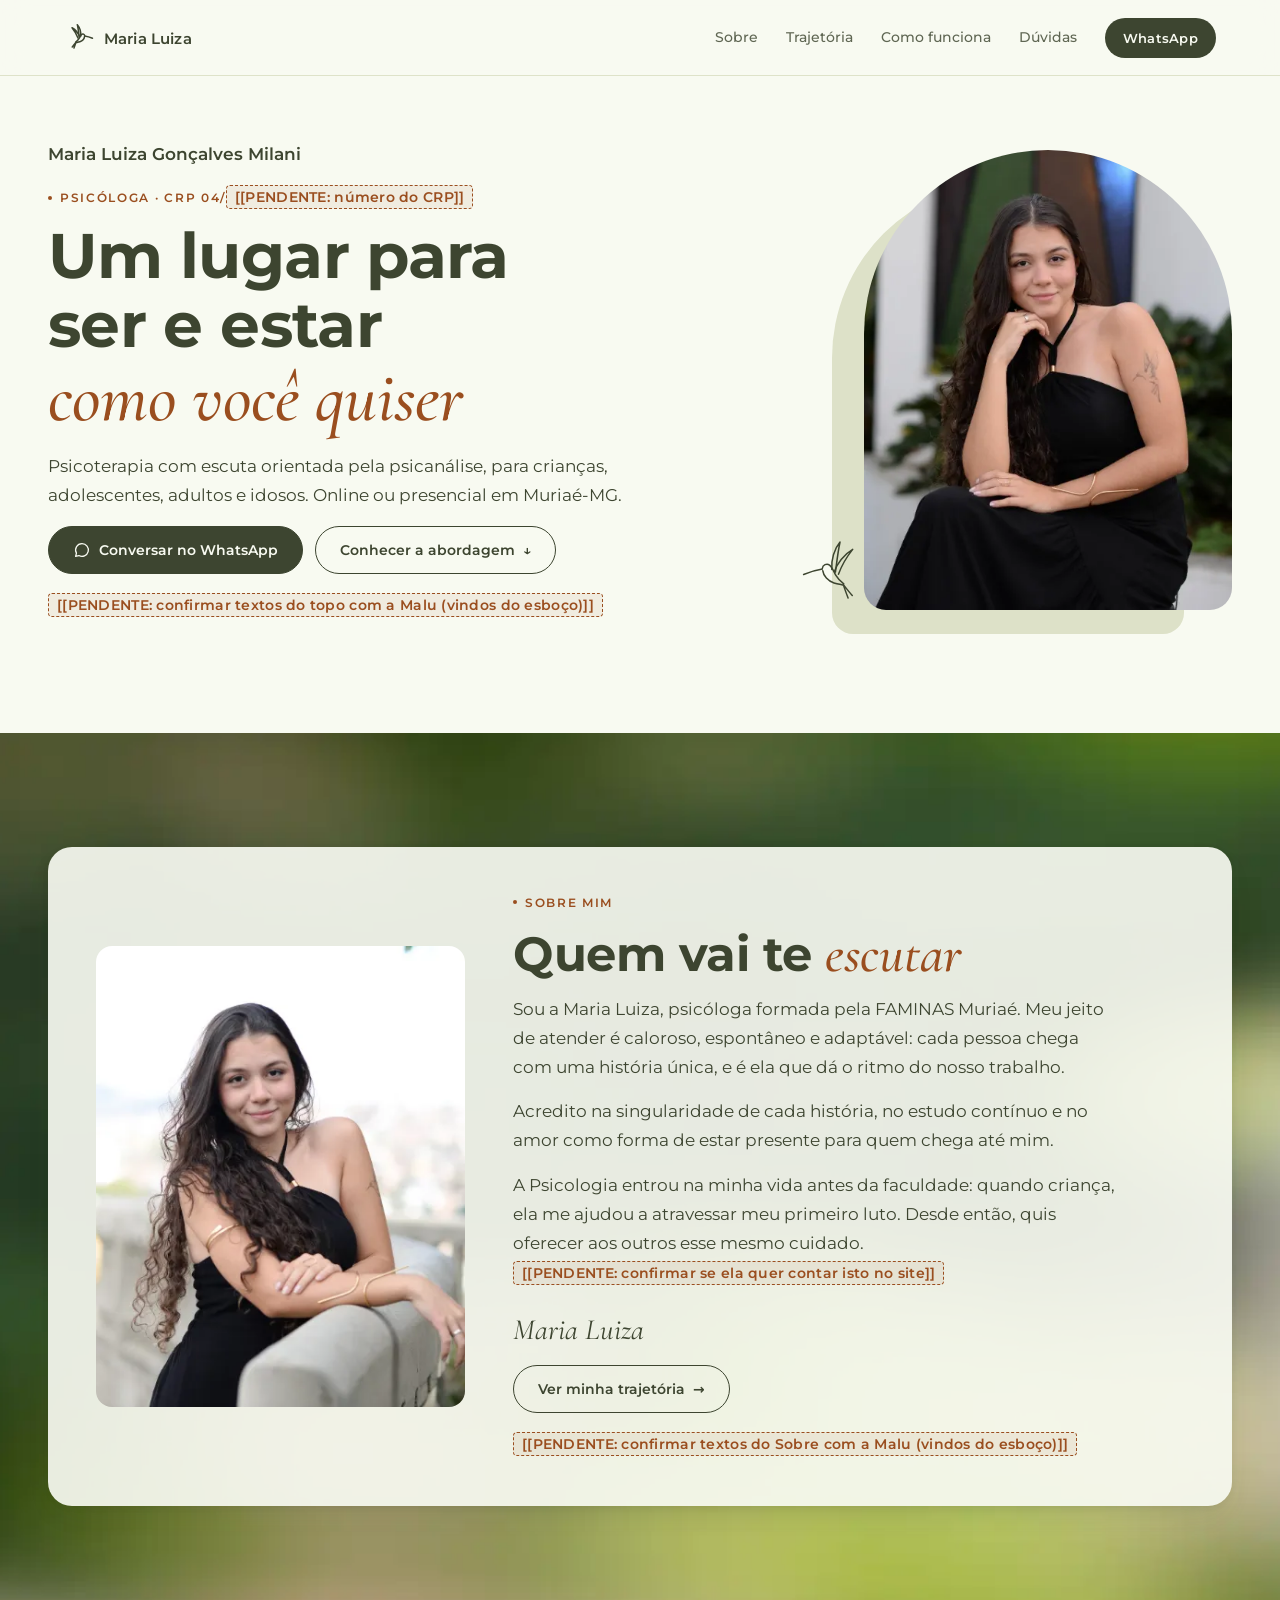
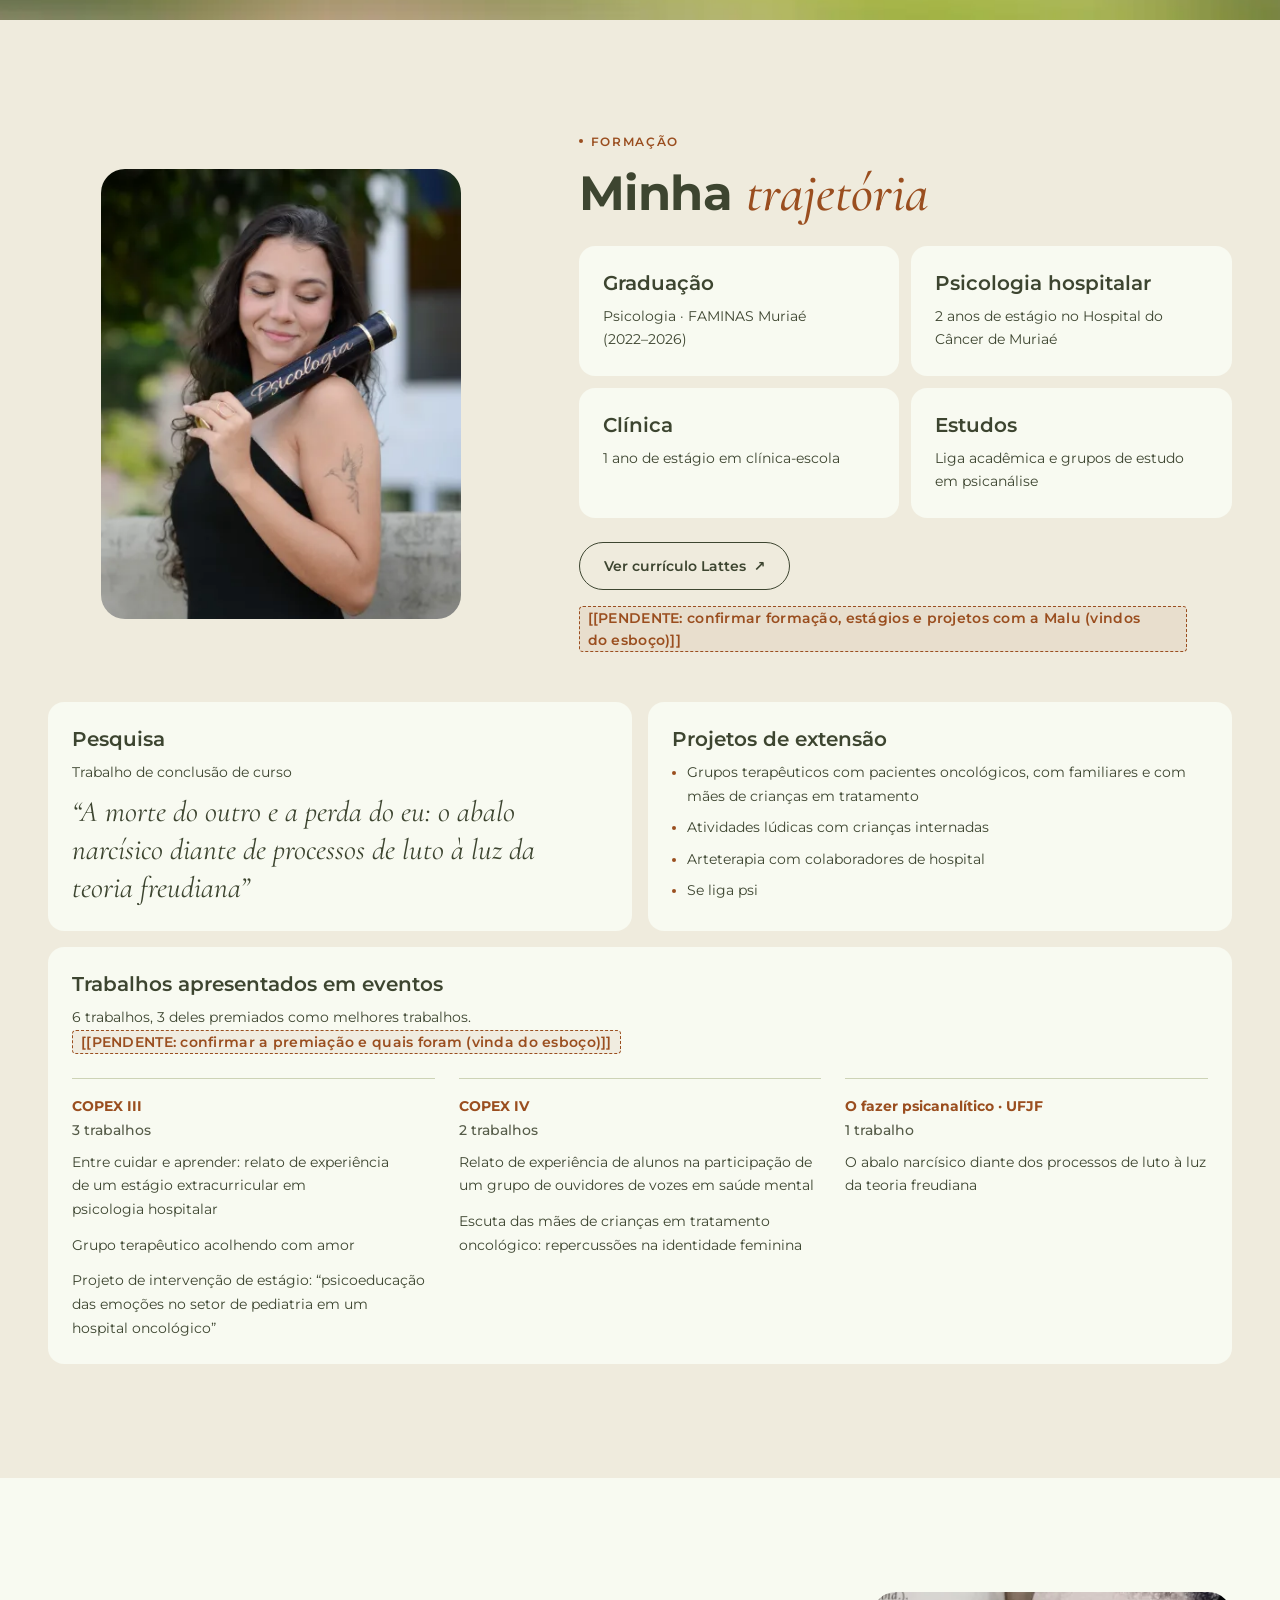
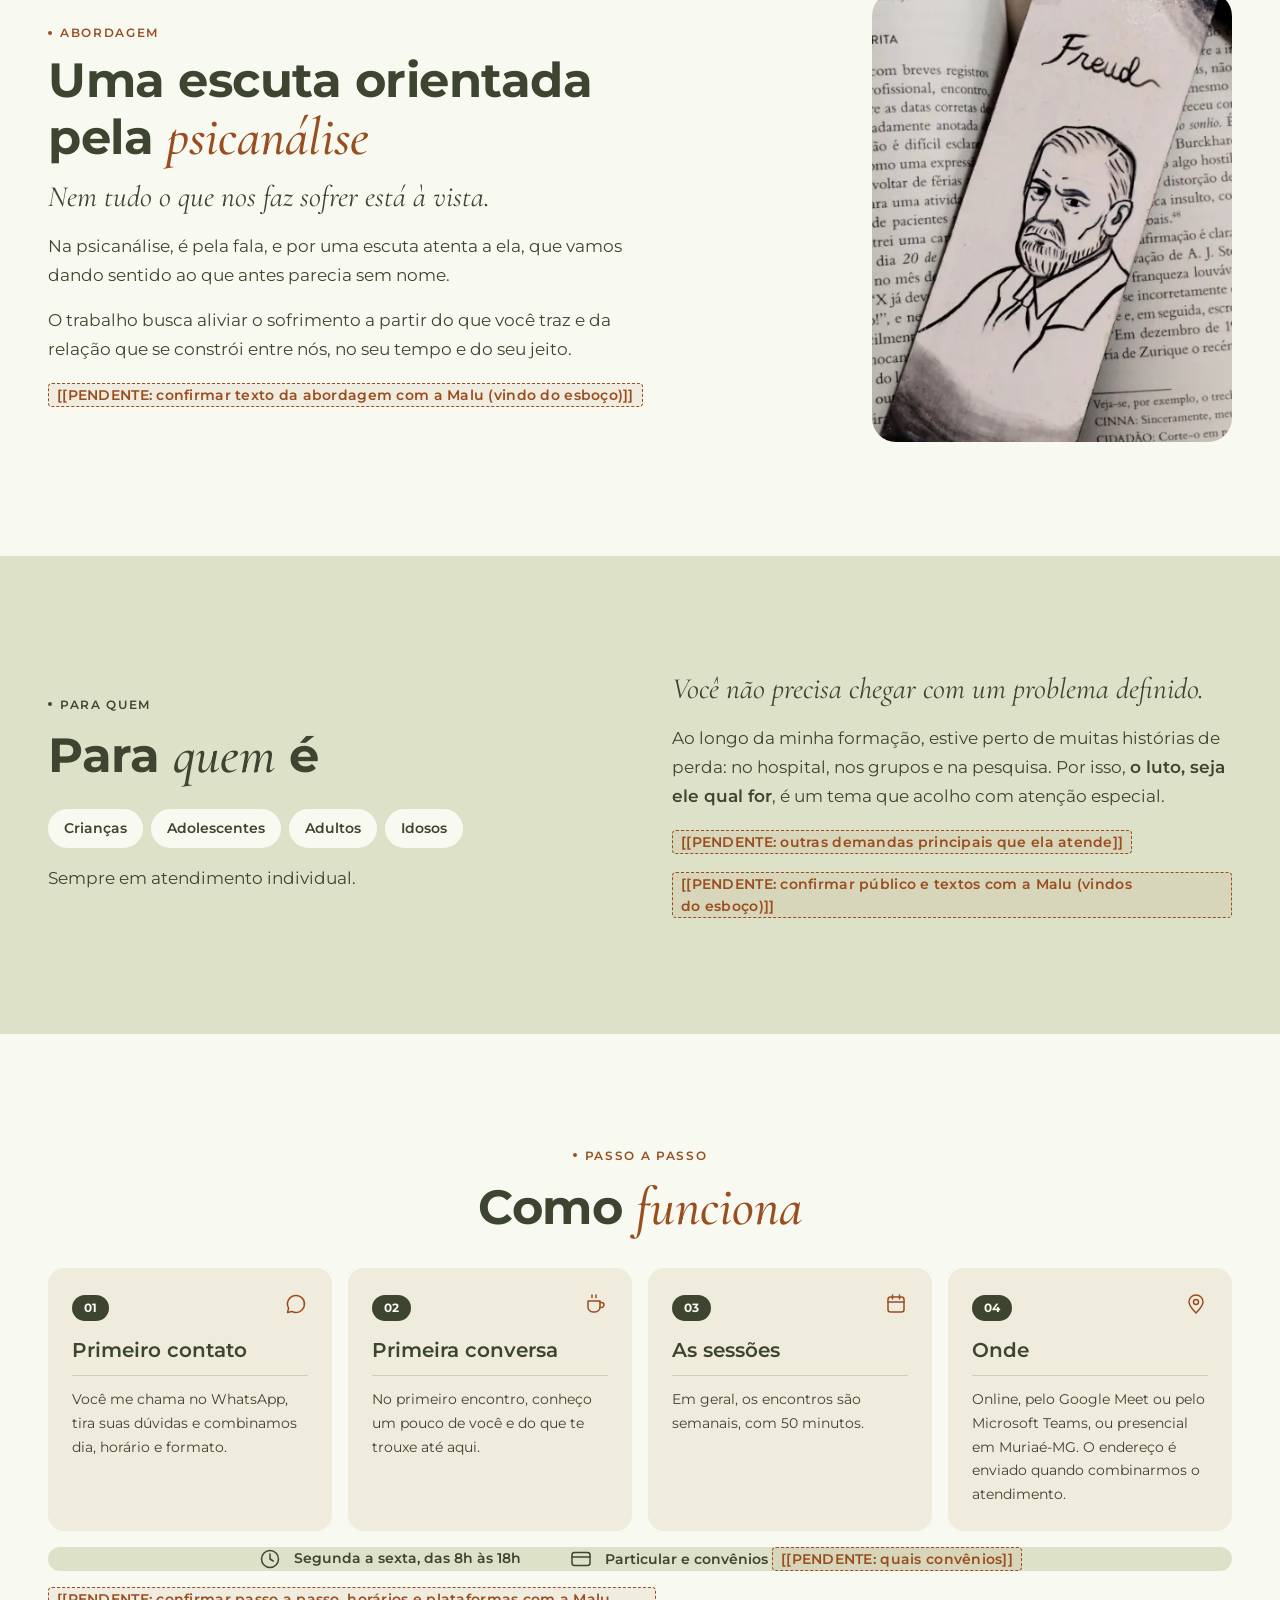
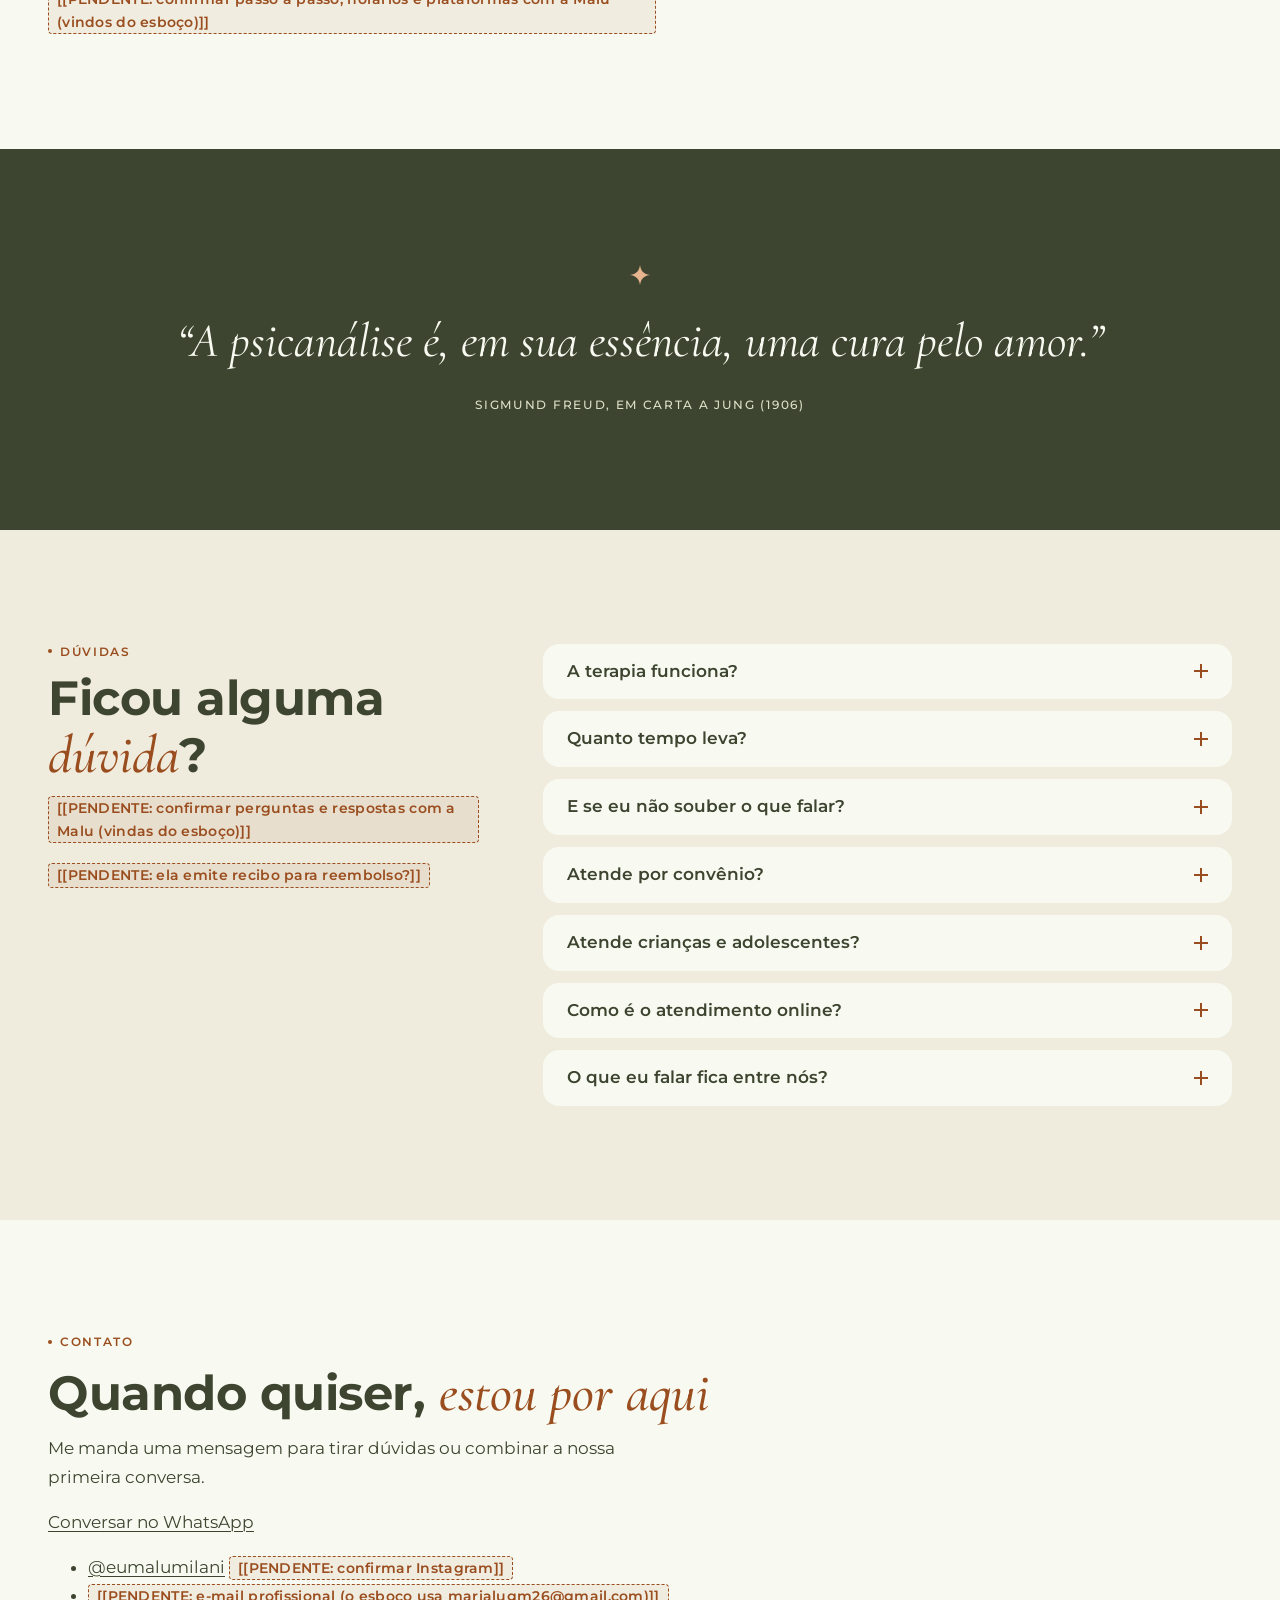
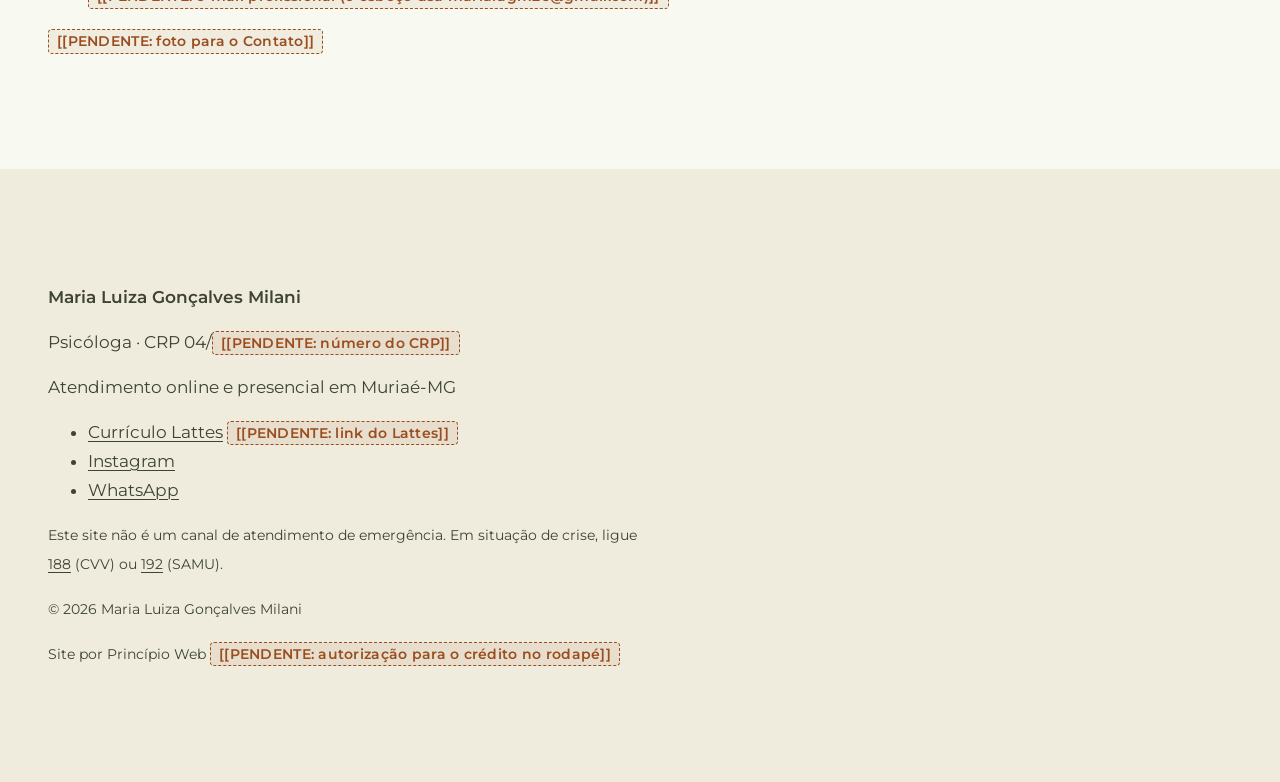
==== index.html @ 73dcc4ff "Adiciona produção acadêmica e dúvidas frequentes Co-Authored-By: Claude Opus 5.5 <noreply@anthropic." ====
<!doctype html>
<html lang="pt-BR">
<head>
  <meta charset="utf-8">
  <!-- Kit, trecho 1 — ADAPTADO: a abertura roda em TODA visita (o kit original rodava só na 1ª,
       com a flag ml-abertura-vista no localStorage; a flag foi removida a pedido) -->
  <script>
    /* ABERTURA — decide, antes do primeiro paint, se a animação roda.
       Põe a classe .intro no <html>; o CSS e o JS da abertura só agem com ela. */
    (function () {
      var html = document.documentElement;
      var forcar = /[?&]intro(?:[=&]|$)/.test(location.search); // ?intro força (e ?intro=0.25 = câmera lenta)
      try {
        if (matchMedia('(prefers-reduced-motion: reduce)').matches) return; // movimento reduzido: nunca roda
        if (!forcar) {
          // recarregou: roda sempre, tirando o #seção que o clique no menu deixou no endereço.
          // chegou por link de seção (#duvidas…): não roda, vai direto à seção
          var nav = performance.getEntriesByType('navigation')[0];
          if (location.hash) {
            if (!nav || nav.type !== 'reload') return;
            history.replaceState(history.state, '', location.pathname + location.search);
          }
          if (document.visibilityState === 'hidden') return; // aberta em aba de fundo
        }
        if ('scrollRestoration' in history) history.scrollRestoration = 'manual'; // começa no topo
        html.classList.add('intro');
      } catch (e) { /* navegador sem suporte: não roda */ }
    })();
  </script>
  <!-- Kit, trecho 2 — fonte do nome auto-hospedada (pré-carregada) no lugar do Google Fonts;
       o @font-face fica em css/base.css. CSS da camada sem alterações. -->
  <link rel="preload" href="assets/fonts/cormorant-garamond-latin-wght-italic.woff2" as="font" type="font/woff2" crossorigin>
  <style>
  /* ==========================================================================
     ABERTURA — camada por cima do site (CSS inline no <head>)
     Só vale com html.intro. Sem a classe, a camada nem aparece.
     ========================================================================== */
  :root {
    --ab-cortina: #F8FAF1;   /* cor da cortina (off-white) */
    --ab-traco: #3D4530;     /* traço do beija-flor e cor do nome (verde-oliva) */
    --ab-fio: #CDD3B6;       /* fio da borda: verde-sálvia (um tom acima do #DDE1C8 para aparecer sobre o off-white) */
    --ab-sombra: #3D4530;    /* cor da sombra da borda (bem transparente, ver opacidades no HTML) */
    --ab-fonte-nome: "Cormorant Garamond", "Cormorant", Garamond, Georgia, serif;
    --ab-tamanho-nome: clamp(2.6rem, 2rem + 4vw, 5.6rem);
    --ab-espera: 4s;         /* rede de segurança: se o JS falhar, a camada some sozinha depois disso */
  }

  #abertura { display: none; }

  html.intro #abertura {
    display: block;
    position: fixed;
    inset: 0;
    z-index: 2147483000;
    overflow: hidden;
    contain: strict;
    cursor: default;
    -webkit-user-select: none;
    user-select: none;
    -webkit-tap-highlight-color: transparent;
    /* linear no total, para o último quadro ser exato (visibility: hidden de verdade) */
    animation: ab-seguranca .35s linear var(--ab-espera) forwards;
  }

  #abertura svg {
    position: absolute;
    inset: 0;
    width: 100%;
    height: 100%;
    display: block;
    overflow: visible;
    will-change: transform; /* cada SVG numa camada própria da GPU */
  }

  .ab-tecido { fill: var(--ab-cortina); }
  .ab-fio { fill: none; stroke: var(--ab-fio); stroke-width: 1.25px; stroke-linejoin: round; }
  .ab-sombra path { fill: none; stroke: var(--ab-sombra); stroke-linejoin: round; }

  .ab-nome {
    fill: var(--ab-traco);
    font-family: var(--ab-fonte-nome);
    font-style: italic;
    font-weight: 300;
    font-size: var(--ab-tamanho-nome);
    letter-spacing: .01em;
    transition: opacity .25s cubic-bezier(.16, 1, .3, 1);
  }
  #abertura.ab-esperando-fonte .ab-nome { opacity: 0; } /* nunca mostra a fonte reserva trocando no meio */

  .ab-passaro path {
    fill: none;
    stroke: var(--ab-traco);
    stroke-width: 1.5px;
    stroke-linecap: round;
    stroke-linejoin: round;
    vector-effect: non-scaling-stroke; /* o traço fica com 1,5 px em qualquer tamanho */
  }
  .ab-rastro { fill: none; stroke-width: 1.5px; stroke-linecap: round; stroke-dasharray: 0 5; }

  /* O logo do menu já ocupa o lugar, invisível, até o beija-flor pousar nele */
  html.intro [data-abertura-logo] {
    visibility: hidden;
    animation: ab-logo-volta .35s ease-out var(--ab-espera) forwards;
  }

  /* Rede de segurança: some com fade e deixa de existir para o clique.
     O "hidden" entra em 97% e fica até o fim: no Chrome, com atraso de 4 s, o progresso final
     pode parar em 0,999999… (arredondamento) e um hidden só no 100% nunca seria aplicado. */
  @keyframes ab-seguranca {
    0%   { opacity: 1; animation-timing-function: cubic-bezier(.16, 1, .3, 1); }
    96%  { opacity: 0; visibility: visible; }
    97%, 100% { opacity: 0; visibility: hidden; pointer-events: none; }
  }
  @keyframes ab-logo-volta {
    from { visibility: visible; opacity: 0; }
    to   { visibility: visible; opacity: 1; }
  }
  </style>
  <meta name="viewport" content="width=device-width, initial-scale=1">
  <title>Maria Luiza Gonçalves Milani · Psicóloga em Muriaé-MG</title>
  <meta name="description" content="Psicoterapia com escuta orientada pela psicanálise, para crianças, adolescentes, adultos e idosos. Atendimento online ou presencial em Muriaé-MG.">
  <meta name="theme-color" content="#F8FAF1">
  <!-- [[PENDENTE: remover o noindex na Fase 8, quando o domínio final e o conteúdo estiverem prontos]] -->
  <meta name="robots" content="noindex, nofollow">
  <link rel="preload" href="assets/fonts/montserrat-latin-wght-normal.woff2" as="font" type="font/woff2" crossorigin>
  <!-- Kit, trecho 8 — favicons na raiz -->
  <link rel="icon" href="/favicon-32.png" sizes="32x32" type="image/png">
  <link rel="icon" href="/favicon.svg" type="image/svg+xml">
  <link rel="apple-touch-icon" href="/apple-touch-icon.png">
  <link rel="stylesheet" href="css/base.css">
  <link rel="stylesheet" href="css/menu.css">
  <link rel="stylesheet" href="css/secoes.css">
</head>
<body>
  <!-- Kit, trecho 3 — ABERTURA: camada por cima do site (logo no início do <body>) -->
  <div id="abertura" aria-hidden="true">
    <svg class="ab-pano" focusable="false">
      <defs>
        <clipPath id="ab-corte">
          <rect class="ab-inicial" width="100%" height="100%"/>
          <path data-borda/>
        </clipPath>
      </defs>
      <!-- sombra suave da borda: traços do mesmo path, do mais largo/claro ao mais estreito/escuro (sem filtro de blur) -->
      <g class="ab-sombra" transform="translate(0 1.5)">
        <path data-borda stroke-width="36" stroke-opacity="0.006"/>
        <path data-borda stroke-width="28" stroke-opacity="0.008"/>
        <path data-borda stroke-width="22" stroke-opacity="0.01"/>
        <path data-borda stroke-width="17" stroke-opacity="0.012"/>
        <path data-borda stroke-width="13" stroke-opacity="0.015"/>
        <path data-borda stroke-width="9" stroke-opacity="0.018"/>
        <path data-borda stroke-width="6" stroke-opacity="0.022"/>
        <path data-borda stroke-width="3" stroke-opacity="0.03"/>
      </g>
      <rect class="ab-tecido ab-inicial" width="100%" height="100%"/>
      <path class="ab-tecido" data-borda/>
      <g clip-path="url(#ab-corte)">
        <g class="ab-nome-grupo">
          <text class="ab-nome" x="50%" y="50%" text-anchor="middle" dominant-baseline="central">Maria Luiza</text>
        </g>
      </g>
      <path class="ab-fio" data-borda/>
    </svg>
    <svg class="ab-ceu" focusable="false">
      <defs>
        <linearGradient id="ab-rastro-cor" gradientUnits="userSpaceOnUse">
          <stop offset="0" stop-color="#3D4530" stop-opacity="0"/>
          <stop offset=".78" stop-color="#3D4530" stop-opacity=".62"/>
          <stop offset="1" stop-color="#3D4530" stop-opacity="0"/>
        </linearGradient>
      </defs>
      <path class="ab-rastro" stroke="url(#ab-rastro-cor)"/>
      <g class="ab-passaro" transform="translate(-999 -999)">
        <g class="ab-asa-tras">
          <path data-pose="alta" d="M52.2 46.4 C48.6 35.8 39.2 23.0 26.8 15.8 C34.8 25.8 41.8 37.4 46.6 50.2"/>
          <path data-pose="meia" d="M52.2 46.4 C45.2 37.6 31.4 28.6 14.6 24.6 C28.0 31.0 39.6 39.6 46.6 50.2" style="opacity:0"/>
          <path data-pose="baixa" d="M52.2 46.4 C42.6 44.0 27.0 44.6 11.6 49.8 C26.4 48.8 38.8 49.0 46.6 50.2" style="opacity:0"/>
        </g>
        <path d="M69.0 42.4 C68.6 37.4 62.8 34.8 59.0 37.6 C55.0 40.6 53.4 46.4 50.4 51.6 C47.6 56.4 43.4 60.6 39.2 63.6"/>
        <path d="M68.4 45.4 C67.6 52.4 61.0 60.0 52.8 62.4 C48.6 63.6 44.6 64.4 41.0 65.2"/>
        <path d="M69.0 43.2 Q82.0 45.4 95.0 50.6"/>
        <path d="M40.0 64.4 C35.4 70.4 31.4 75.6 27.4 79.8 M40.0 64.4 C37.6 71.8 35.4 77.6 33.2 83.4"/>
        <g class="ab-asa-frente">
          <path data-pose="alta" d="M55.8 43.6 C56.8 30.6 52.6 15.2 44.4 5.6 C47.2 18.4 48.8 32.4 50.8 47.4"/>
          <path data-pose="meia" d="M55.8 43.6 C52.4 32.8 41.8 20.4 26.6 12.6 C36.6 22.2 45.2 33.6 50.8 47.4" style="opacity:0"/>
          <path data-pose="baixa" d="M55.8 43.6 C47.6 38.4 32.4 34.4 14.8 35.8 C30.4 38.8 43.4 42.6 50.8 47.4" style="opacity:0"/>
        </g>
      </g>
    </svg>
  </div>

  <a class="pular-link" href="#conteudo">Pular para o conteúdo</a>

  <!-- Kit, trecho 7 — header. data-menu no <header>; data-menu-flip nas peças que deslizam;
       data-abertura-logo no SVG onde o beija-flor pousa; data-abertura-sobe no que sobe com a cortina -->
  <header class="menu" data-menu>
    <div class="menu__contorno" aria-hidden="true"></div>
    <div class="menu__fundo" aria-hidden="true"></div>
    <div class="menu__barra">
      <a class="menu__marca" href="#topo" data-menu-flip aria-label="Maria Luiza — início">
        <svg class="menu__logo" data-abertura-logo viewBox="0 0 100 100" overflow="visible" aria-hidden="true" focusable="false">
          <g fill="none" stroke="currentColor" stroke-width="1.5" stroke-linecap="round" stroke-linejoin="round">
            <path vector-effect="non-scaling-stroke" d="M52.2 46.4 C48.6 35.8 39.2 23.0 26.8 15.8 C34.8 25.8 41.8 37.4 46.6 50.2"/>
            <path vector-effect="non-scaling-stroke" d="M69.0 42.4 C68.6 37.4 62.8 34.8 59.0 37.6 C55.0 40.6 53.4 46.4 50.4 51.6 C47.6 56.4 43.4 60.6 39.2 63.6"/>
            <path vector-effect="non-scaling-stroke" d="M68.4 45.4 C67.6 52.4 61.0 60.0 52.8 62.4 C48.6 63.6 44.6 64.4 41.0 65.2"/>
            <path vector-effect="non-scaling-stroke" d="M69.0 43.2 Q82.0 45.4 95.0 50.6"/>
            <path vector-effect="non-scaling-stroke" d="M40.0 64.4 C35.4 70.4 31.4 75.6 27.4 79.8 M40.0 64.4 C37.6 71.8 35.4 77.6 33.2 83.4"/>
            <path vector-effect="non-scaling-stroke" d="M55.8 43.6 C56.8 30.6 52.6 15.2 44.4 5.6 C47.2 18.4 48.8 32.4 50.8 47.4"/>
          </g>
        </svg>
        <span class="menu__nome" data-abertura-sobe>Maria Luiza</span>
      </a>
      <div class="menu__direita" data-menu-flip="fim">
        <nav class="menu__links" aria-label="Seções" data-abertura-sobe>
          <a href="#sobre">Sobre</a>
          <a href="#trajetoria">Trajetória</a>
          <a href="#como-funciona">Como funciona</a>
          <a href="#duvidas">Dúvidas</a>
        </nav>
        <a class="menu__whats" href="https://wa.me/5532987103005?text=Ol%C3%A1%2C%20Maria%20Luiza!%20Vi%20seu%20site%20e%20gostaria%20de%20saber%20mais%20sobre%20o%20atendimento." target="_blank" rel="noopener" data-abertura-sobe>WhatsApp</a>
      </div>
    </div>
  </header>

  <main id="conteudo" tabindex="-1">

    <!-- ===================== INÍCIO ===================== -->
    <section id="topo" class="secao topo" aria-labelledby="topo-titulo">
      <div class="container topo__grade">
        <div class="fluxo">
          <p class="topo__nome" data-abertura-sobe>Maria Luiza Gonçalves Milani</p>
          <p class="sobretitulo" data-abertura-sobe>Psicóloga · CRP 04/<span class="pendente">[[PENDENTE: número do CRP]]</span></p>
          <h1 id="topo-titulo" data-abertura-sobe>Um lugar para ser e estar <em>como você quiser</em></h1>
          <p data-abertura-sobe>Psicoterapia com escuta orientada pela psicanálise, para crianças, adolescentes, adultos e idosos. Online ou presencial em Muriaé-MG.</p>
          <p class="acoes" data-abertura-sobe>
            <a class="botao" href="https://wa.me/5532987103005?text=Ol%C3%A1%2C%20Maria%20Luiza!%20Vi%20seu%20site%20e%20gostaria%20de%20saber%20mais%20sobre%20o%20atendimento." target="_blank" rel="noopener">
              <svg class="botao__icone" viewBox="0 0 24 24" aria-hidden="true" focusable="false"><path d="M12 3.5a8.5 8.5 0 0 0-7.4 12.7L3.5 20.5l4.3-1.1A8.5 8.5 0 1 0 12 3.5Z"/></svg>
              Conversar no WhatsApp
            </a>
            <a class="botao botao--contorno" href="#abordagem">Conhecer a abordagem <span aria-hidden="true">↓</span></a>
          </p>
          <p data-abertura-sobe><span class="pendente">[[PENDENTE: confirmar textos do topo com a Malu (vindos do esboço)]]</span></p>
        </div>
        <div class="topo__foto" data-abertura-sobe>
          <img src="assets/img/topo-720.webp" srcset="assets/img/topo-480.webp 480w, assets/img/topo-720.webp 720w, assets/img/topo-1080.webp 1080w" sizes="(min-width: 761px) 370px, min(82vw, 370px)" width="720" height="900" fetchpriority="high" decoding="async" alt="Maria Luiza sentada, de vestido preto, sorrindo com o queixo apoiado na mão">
          <svg class="topo__passaro" viewBox="0 0 100 100" aria-hidden="true" focusable="false"><path d="M52.2 46.4 C48.6 35.8 39.2 23.0 26.8 15.8 C34.8 25.8 41.8 37.4 46.6 50.2"/><path d="M69.0 42.4 C68.6 37.4 62.8 34.8 59.0 37.6 C55.0 40.6 53.4 46.4 50.4 51.6 C47.6 56.4 43.4 60.6 39.2 63.6"/><path d="M68.4 45.4 C67.6 52.4 61.0 60.0 52.8 62.4 C48.6 63.6 44.6 64.4 41.0 65.2"/><path d="M69.0 43.2 Q82.0 45.4 95.0 50.6"/><path d="M40.0 64.4 C35.4 70.4 31.4 75.6 27.4 79.8 M40.0 64.4 C37.6 71.8 35.4 77.6 33.2 83.4"/><path d="M55.8 43.6 C56.8 30.6 52.6 15.2 44.4 5.6 C47.2 18.4 48.8 32.4 50.8 47.4"/></svg>
        </div>
      </div>
    </section>

    <!-- ===================== SOBRE ===================== -->
    <section id="sobre" class="secao sobre" aria-labelledby="sobre-titulo">
      <div class="container">
        <div class="sobre__cartao">
          <div class="sobre__foto">
            <img src="assets/img/sobre-640.webp" srcset="assets/img/sobre-400.webp 400w, assets/img/sobre-640.webp 640w, assets/img/sobre-960.webp 960w" sizes="(min-width: 761px) 370px, 82vw" width="640" height="800" loading="lazy" decoding="async" alt="Maria Luiza sorrindo, apoiada em um parapeito, com a cidade desfocada ao fundo">
          </div>
          <div class="fluxo">
            <p class="sobretitulo">Sobre mim</p>
            <h2 id="sobre-titulo">Quem vai te <em>escutar</em></h2>
            <p>Sou a Maria Luiza, psicóloga formada pela FAMINAS Muriaé. Meu jeito de atender é caloroso, espontâneo e adaptável: cada pessoa chega com uma história única, e é ela que dá o ritmo do nosso trabalho.</p>
            <p>Acredito na singularidade de cada história, no estudo contínuo e no amor como forma de estar presente para quem chega até mim.</p>
            <p>A Psicologia entrou na minha vida antes da faculdade: quando criança, ela me ajudou a atravessar meu primeiro luto. Desde então, quis oferecer aos outros esse mesmo cuidado. <span class="pendente">[[PENDENTE: confirmar se ela quer contar isto no site]]</span></p>
            <p class="destaque sobre__assinatura">Maria Luiza</p>
            <p class="acoes"><a class="botao botao--contorno" href="#trajetoria">Ver minha trajetória <span aria-hidden="true">→</span></a></p>
            <p><span class="pendente">[[PENDENTE: confirmar textos do Sobre com a Malu (vindos do esboço)]]</span></p>
          </div>
        </div>
      </div>
    </section>

    <!-- ===================== TRAJETÓRIA (produção acadêmica) ===================== -->
    <section id="trajetoria" class="secao secao--bege" aria-labelledby="trajetoria-titulo">
      <div class="container">
        <div class="trajetoria__grade">
          <div class="trajetoria__foto">
            <img src="assets/img/trajetoria-640.webp" srcset="assets/img/trajetoria-400.webp 400w, assets/img/trajetoria-640.webp 640w, assets/img/trajetoria-880.webp 880w" sizes="(min-width: 400px) 360px, 88vw" width="640" height="800" loading="lazy" decoding="async" alt="Maria Luiza sorrindo de olhos fechados, com o canudo da formatura em Psicologia apoiado no ombro e um beija-flor tatuado no braço">
          </div>
          <div class="fluxo">
            <p class="sobretitulo">Formação</p>
            <h2 id="trajetoria-titulo">Minha <em>trajetória</em></h2>
            <ul class="cartoes" role="list">
              <li class="cartao">
                <h3>Graduação</h3>
                <p>Psicologia · FAMINAS Muriaé (2022–2026)</p>
              </li>
              <li class="cartao">
                <h3>Psicologia hospitalar</h3>
                <p>2 anos de estágio no Hospital do Câncer de Muriaé</p>
              </li>
              <li class="cartao">
                <h3>Clínica</h3>
                <p>1 ano de estágio em clínica-escola</p>
              </li>
              <li class="cartao">
                <h3>Estudos</h3>
                <p>Liga acadêmica e grupos de estudo em psicanálise</p>
              </li>
            </ul>
            <p class="acoes"><a class="botao botao--contorno" href="https://lattes.cnpq.br/3861131205712376" target="_blank" rel="noopener">Ver currículo Lattes <span aria-hidden="true">↗</span><span class="visualmente-oculto">(abre em nova aba)</span></a></p>
            <p><span class="pendente">[[PENDENTE: confirmar formação, estágios e projetos com a Malu (vindos do esboço)]]</span></p>
          </div>
        </div>

        <div class="producao">
          <div class="cartao">
            <h3>Pesquisa</h3>
            <p>Trabalho de conclusão de curso</p>
            <p><cite class="destaque">“A morte do outro e a perda do eu: o abalo narcísico diante de processos de luto à luz da teoria freudiana”</cite></p>
          </div>
          <div class="cartao">
            <h3>Projetos de extensão</h3>
            <ul class="lista">
              <li>Grupos terapêuticos com pacientes oncológicos, com familiares e com mães de crianças em tratamento</li>
              <li>Atividades lúdicas com crianças internadas</li>
              <li>Arteterapia com colaboradores de hospital</li>
              <li>Se liga psi</li>
            </ul>
          </div>
        </div>

        <div class="cartao eventos">
          <h3>Trabalhos apresentados em eventos</h3>
          <p>6 trabalhos, 3 deles premiados como melhores trabalhos. <span class="pendente">[[PENDENTE: confirmar a premiação e quais foram (vinda do esboço)]]</span></p>
          <div class="eventos__grade">
            <div class="evento">
              <h4>COPEX III <span>3 trabalhos</span></h4>
              <ul role="list">
                <li>Entre cuidar e aprender: relato de experiência de um estágio extracurricular em psicologia hospitalar</li>
                <li>Grupo terapêutico acolhendo com amor</li>
                <li>Projeto de intervenção de estágio: “psicoeducação das emoções no setor de pediatria em um hospital oncológico”</li>
              </ul>
            </div>
            <div class="evento">
              <h4>COPEX IV <span>2 trabalhos</span></h4>
              <ul role="list">
                <li>Relato de experiência de alunos na participação de um grupo de ouvidores de vozes em saúde mental</li>
                <li>Escuta das mães de crianças em tratamento oncológico: repercussões na identidade feminina</li>
              </ul>
            </div>
            <div class="evento">
              <h4>O fazer psicanalítico · UFJF <span>1 trabalho</span></h4>
              <ul role="list">
                <li>O abalo narcísico diante dos processos de luto à luz da teoria freudiana</li>
              </ul>
            </div>
          </div>
        </div>
      </div>
    </section>

    <!-- ===================== ABORDAGEM ===================== -->
    <section id="abordagem" class="secao" aria-labelledby="abordagem-titulo">
      <div class="container abordagem__grade">
        <div class="fluxo">
          <p class="sobretitulo">Abordagem</p>
          <h2 id="abordagem-titulo">Uma escuta orientada pela <em>psicanálise</em></h2>
          <p class="destaque">Nem tudo o que nos faz sofrer está à vista.</p>
          <p>Na psicanálise, é pela fala, e por uma escuta atenta a ela, que vamos dando sentido ao que antes parecia sem nome.</p>
          <p>O trabalho busca aliviar o sofrimento a partir do que você traz e da relação que se constrói entre nós, no seu tempo e do seu jeito.</p>
          <p><span class="pendente">[[PENDENTE: confirmar texto da abordagem com a Malu (vindo do esboço)]]</span></p>
        </div>
        <div class="abordagem__foto">
          <!-- [[PENDENTE: confirmar com a Malu quem fez o desenho do marcador e se pode aparecer]] -->
          <img src="assets/img/abordagem-640.webp" srcset="assets/img/abordagem-400.webp 400w, assets/img/abordagem-640.webp 640w, assets/img/abordagem-880.webp 880w" sizes="(min-width: 400px) 360px, 88vw" width="640" height="800" loading="lazy" decoding="async" alt="Marcador de página com um desenho de Freud a traço, sobre um livro aberto">
        </div>
      </div>
    </section>

    <!-- ===================== PARA QUEM (como posso ajudar) ===================== -->
    <section id="ajuda" class="secao secao--salvia" aria-labelledby="ajuda-titulo">
      <div class="container ajuda__grade">
        <div class="fluxo">
          <p class="sobretitulo">Para quem</p>
          <h2 id="ajuda-titulo">Para <em>quem</em> é</h2>
          <ul class="etiquetas" role="list">
            <li>Crianças</li>
            <li>Adolescentes</li>
            <li>Adultos</li>
            <li>Idosos</li>
          </ul>
          <p>Sempre em atendimento individual.</p>
        </div>
        <div class="fluxo">
          <p class="destaque">Você não precisa chegar com um problema definido.</p>
          <p>Ao longo da minha formação, estive perto de muitas histórias de perda: no hospital, nos grupos e na pesquisa. Por isso, <strong>o luto, seja ele qual for</strong>, é um tema que acolho com atenção especial.</p>
          <p><span class="pendente">[[PENDENTE: outras demandas principais que ela atende]]</span></p>
          <p><span class="pendente">[[PENDENTE: confirmar público e textos com a Malu (vindos do esboço)]]</span></p>
        </div>
      </div>
    </section>

    <!-- ===================== COMO FUNCIONA ===================== -->
    <section id="como-funciona" class="secao" aria-labelledby="como-funciona-titulo">
      <div class="container">
        <div class="fluxo cabecalho-centro">
          <p class="sobretitulo">Passo a passo</p>
          <h2 id="como-funciona-titulo">Como <em>funciona</em></h2>
        </div>
        <ol class="passos" role="list">
          <li class="passo">
            <svg class="icone" viewBox="0 0 24 24" aria-hidden="true" focusable="false"><path d="M12 3.5a8.5 8.5 0 0 0-7.4 12.7L3.5 20.5l4.3-1.1A8.5 8.5 0 1 0 12 3.5Z"/></svg>
            <h3>Primeiro contato</h3>
            <p>Você me chama no WhatsApp, tira suas dúvidas e combinamos dia, horário e formato.</p>
          </li>
          <li class="passo">
            <svg class="icone" viewBox="0 0 24 24" aria-hidden="true" focusable="false"><path d="M4 9h12v6a5 5 0 0 1-5 5H9a5 5 0 0 1-5-5Z"/><path d="M16 10.5h1.5a2.5 2.5 0 0 1 0 5H16M8 3v2.5M12 3v2.5"/></svg>
            <h3>Primeira conversa</h3>
            <p>No primeiro encontro, conheço um pouco de você e do que te trouxe até aqui.</p>
          </li>
          <li class="passo">
            <svg class="icone" viewBox="0 0 24 24" aria-hidden="true" focusable="false"><rect x="4" y="5" width="16" height="15" rx="2.5"/><path d="M4 10h16M8.5 3v4M15.5 3v4"/></svg>
            <h3>As sessões</h3>
            <p>Em geral, os encontros são semanais, com 50 minutos.</p>
          </li>
          <li class="passo">
            <svg class="icone" viewBox="0 0 24 24" aria-hidden="true" focusable="false"><path d="M12 21c4.5-4.6 7-8 7-11a7 7 0 1 0-14 0c0 3 2.5 6.4 7 11Z"/><circle cx="12" cy="10" r="2.5"/></svg>
            <h3>Onde</h3>
            <p>Online, pelo Google Meet ou pelo Microsoft Teams, ou presencial em Muriaé-MG. O endereço é enviado quando combinarmos o atendimento.</p>
          </li>
        </ol>
        <ul class="informes" role="list">
          <li><svg class="icone" viewBox="0 0 24 24" aria-hidden="true" focusable="false"><circle cx="12" cy="12" r="8.5"/><path d="M12 7v5l3.2 2"/></svg><span>Segunda a sexta, das 8h às 18h</span></li>
          <li><svg class="icone" viewBox="0 0 24 24" aria-hidden="true" focusable="false"><rect x="3" y="5.5" width="18" height="13" rx="2.5"/><path d="M3 10h18"/></svg><span>Particular e convênios <span class="pendente">[[PENDENTE: quais convênios]]</span></span></li>
        </ul>
        <p class="nota-pendente"><span class="pendente">[[PENDENTE: confirmar passo a passo, horários e plataformas com a Malu (vindos do esboço)]]</span></p>
      </div>
    </section>

    <!-- ===================== CITAÇÃO ===================== -->
    <aside class="secao citacao" aria-label="Citação">
      <figure class="container">
        <svg class="citacao__estrela" viewBox="0 0 24 24" aria-hidden="true" focusable="false"><path d="M12 2c.9 6.2 3.8 9.1 10 10-6.2.9-9.1 3.8-10 10-.9-6.2-3.8-9.1-10-10 6.2-.9 9.1-3.8 10-10Z"/></svg>
        <blockquote>
          <p>“A psicanálise é, em sua essência, uma cura pelo amor.”</p>
        </blockquote>
        <figcaption>Sigmund Freud, em carta a Jung (1906)</figcaption>
        <!-- [[PENDENTE: confirmar a citação com a Malu (vinda do esboço) e reler na revisão ética da Fase 7]] -->
      </figure>
    </aside>

    <!-- ===================== DÚVIDAS ===================== -->
    <section id="duvidas" class="secao secao--bege" aria-labelledby="duvidas-titulo">
      <div class="container duvidas__grade">
        <div class="fluxo duvidas__cabecalho">
          <p class="sobretitulo">Dúvidas</p>
          <h2 id="duvidas-titulo">Ficou alguma <em>dúvida</em>?</h2>
          <p><span class="pendente">[[PENDENTE: confirmar perguntas e respostas com a Malu (vindas do esboço)]]</span></p>
          <p><span class="pendente">[[PENDENTE: ela emite recibo para reembolso?]]</span></p>
        </div>
        <div class="duvidas__lista">
          <details class="duvida">
            <summary>A terapia funciona?</summary>
            <p>A terapia não trabalha com promessas de resultado, porque cada processo é único. O que ela oferece é um espaço de escuta, sem julgamentos, para você falar do que sente e entender o que se repete na sua história.</p>
          </details>
          <details class="duvida">
            <summary>Quanto tempo leva?</summary>
            <p>Não há um prazo definido. Cada pessoa tem o seu tempo, e a duração é algo que vamos percebendo juntos ao longo do processo.</p>
          </details>
          <details class="duvida">
            <summary>E se eu não souber o que falar?</summary>
            <p>Tudo bem. Não existe jeito certo de começar: você pode falar do que vier à cabeça, inclusive de não saber o que dizer.</p>
          </details>
          <details class="duvida">
            <summary>Atende por convênio?</summary>
            <p>Sim, atendo particular e por convênio. Me chama no WhatsApp para confirmar se o seu plano está entre os atendidos e conversarmos sobre valores.</p>
          </details>
          <details class="duvida">
            <summary>Atende crianças e adolescentes?</summary>
            <p>Sim. Atendo todas as idades, sempre de forma individual. Não atendo casais, famílias ou grupos.</p>
          </details>
          <details class="duvida">
            <summary>Como é o atendimento online?</summary>
            <p>É por videochamada, pelo Google Meet ou pelo Microsoft Teams, com a mesma duração e o mesmo sigilo do presencial. Vale escolher um cantinho onde você se sinta à vontade para falar.</p>
          </details>
          <details class="duvida">
            <summary>O que eu falar fica entre nós?</summary>
            <p>Sim. O sigilo profissional é um dever ético da psicóloga e protege o que é dito em sessão, salvo as exceções previstas no Código de Ética.</p>
          </details>
        </div>
      </div>
    </section>

    <!-- ===================== CONTATO ===================== -->
    <section id="contato" class="secao" aria-labelledby="contato-titulo">
      <div class="container fluxo">
        <p class="sobretitulo">Contato</p>
        <h2 id="contato-titulo">Quando quiser, <em>estou por aqui</em></h2>
        <p>Me manda uma mensagem para tirar dúvidas ou combinar a nossa primeira conversa.</p>
        <p>
          <a href="https://wa.me/5532987103005?text=Ol%C3%A1%2C%20Maria%20Luiza!%20Vi%20seu%20site%20e%20gostaria%20de%20saber%20mais%20sobre%20o%20atendimento." target="_blank" rel="noopener">Conversar no WhatsApp</a>
          <!-- [[PENDENTE: confirmar com a Malu a mensagem pré-preenchida do WhatsApp]] -->
        </p>
        <ul>
          <li><a href="https://www.instagram.com/eumalumilani/" target="_blank" rel="noopener">@eumalumilani</a> <span class="pendente">[[PENDENTE: confirmar Instagram]]</span></li>
          <li><span class="pendente">[[PENDENTE: e-mail profissional (o esboço usa marialugm26@gmail.com)]]</span></li>
        </ul>
        <p><span class="pendente">[[PENDENTE: foto para o Contato]]</span></p>
      </div>
    </section>

  </main>

  <!-- ===================== RODAPÉ ===================== -->
  <footer class="secao secao--bege">
    <div class="container fluxo">
      <p><strong>Maria Luiza Gonçalves Milani</strong></p>
      <p>Psicóloga · CRP 04/<span class="pendente">[[PENDENTE: número do CRP]]</span></p>
      <p>Atendimento online e presencial em Muriaé-MG</p>
      <ul>
        <li><a href="#trajetoria">Currículo Lattes</a> <span class="pendente">[[PENDENTE: link do Lattes]]</span></li>
        <li><a href="https://www.instagram.com/eumalumilani/" target="_blank" rel="noopener">Instagram</a></li>
        <li><a href="https://wa.me/5532987103005?text=Ol%C3%A1%2C%20Maria%20Luiza!%20Vi%20seu%20site%20e%20gostaria%20de%20saber%20mais%20sobre%20o%20atendimento." target="_blank" rel="noopener">WhatsApp</a></li>
      </ul>
      <p><small>Este site não é um canal de atendimento de emergência. Em situação de crise, ligue <a href="tel:188">188</a> (CVV) ou <a href="tel:192">192</a> (SAMU).</small></p>
      <p><small>© 2026 Maria Luiza Gonçalves Milani</small></p>
      <p><small>Site por Princípio Web</small> <span class="pendente">[[PENDENTE: autorização para o crédito no rodapé]]</span></p>
    </div>
  </footer>

  <!-- Kit, trechos 4 e 6 — abertura e menu (nesta ordem) -->
  <script src="js/abertura.js"></script>
  <script src="js/menu.js"></script>
</body>
</html>
---- css/base.css ----
/* ==========================================================================
   BASE — fontes, tokens, reset e tipografia · site Maria Luiza
   Tudo que é cor, tamanho, espaço, raio, sombra ou tempo sai daqui (:root).
   As seções (secoes.css) e o menu (menu.css) só usam estes tokens.
   ========================================================================== */

/* ---------- Fontes (auto-hospedadas, subconjunto latin, variáveis) ------- */
/* Montserrat: texto, títulos e botões. Já é a fonte do menu do kit. */
@font-face {
  font-family: "Montserrat";
  font-style: normal;
  font-weight: 100 900;
  font-display: swap;
  src: url("../assets/fonts/montserrat-latin-wght-normal.woff2") format("woff2");
}
/* Cormorant Garamond itálico: o nome na cortina (300) e os destaques (400–500) */
@font-face {
  font-family: "Cormorant Garamond";
  font-style: italic;
  font-weight: 300 700;
  font-display: swap;
  src: url("../assets/fonts/cormorant-garamond-latin-wght-italic.woff2") format("woff2");
}

/* ---------- Tokens --------------------------------------------------------- */
:root {
  /* Paleta — tirada das variáveis --ab-* e --menu-* do kit */
  --cor-offwhite: #F8FAF1;       /* = --ab-cortina, fundo do menu */
  --cor-bege: #EFEBDD;           /* fundo de seção alternado */
  --cor-salvia: #DDE1C8;         /* = borda da pílula; fundo de seção e de destaque */
  --cor-salvia-fio: #CDD3B6;     /* = --ab-fio, linhas e contornos */
  --cor-oliva: #3D4530;          /* = --ab-traco, texto e botão principal */
  --cor-oliva-escura: #2F3625;   /* = hover do WhatsApp no menu */
  --cor-terracota: #9A4E1F;      /* = hover dos links do menu; destaques (5,7:1 no off-white) */
  --cor-terracota-clara: #E7B48F;/* destaque sobre fundo oliva */

  /* Papéis das cores */
  --cor-fundo: var(--cor-offwhite);
  --cor-texto: var(--cor-oliva);
  --cor-texto-suave: #565C49;    /* oliva clareado; AA também sobre bege e sálvia (≥ 5:1) */
  --cor-destaque: var(--cor-terracota);
  --cor-linha: var(--cor-salvia-fio);
  --cor-foco: var(--cor-terracota);
  --cor-pendente: var(--cor-terracota);
  --cor-pendente-fundo: rgb(154 78 31 / 0.08);

  /* Famílias */
  --fonte-texto: "Montserrat", system-ui, -apple-system, "Segoe UI", Roboto, sans-serif;
  --fonte-serifa: "Cormorant Garamond", "Cormorant", Garamond, Georgia, serif;

  /* Escala tipográfica fluida (360 px → 1280 px) */
  --fs-sobretitulo: 0.75rem;
  --fs-pequeno: clamp(0.8125rem, 0.79rem + 0.1vw, 0.875rem);
  --fs-corpo: clamp(1rem, 0.97rem + 0.15vw, 1.0625rem);
  --fs-h3: clamp(1.0625rem, 1rem + 0.3vw, 1.25rem);
  --fs-destaque: clamp(1.375rem, 1.2rem + 0.8vw, 1.875rem);  /* frases em Cormorant */
  --fs-h2: clamp(1.875rem, 1.4rem + 2.1vw, 3rem);
  --fs-h1: clamp(2.25rem, 1.6rem + 2.9vw, 4.25rem);
  --fs-em-titulo: 1.12em;        /* Cormorant tem olho menor: compensa dentro dos títulos */

  --lh-titulo: 1.1;
  --lh-corpo: 1.7;
  --peso-texto: 400;
  --peso-medio: 500;
  --peso-forte: 600;
  --peso-titulo: 700;
  --espaco-letra-sobretitulo: 0.14em;
  --largura-texto: 38rem;        /* ~65 caracteres por linha */

  /* Espaçamentos (múltiplos de 4 px) */
  --esp-1: 0.25rem;
  --esp-2: 0.5rem;
  --esp-3: 0.75rem;
  --esp-4: 1rem;
  --esp-5: 1.5rem;
  --esp-6: 2rem;
  --esp-7: 3rem;
  --esp-8: 4rem;
  --respiro-lateral: clamp(20px, 5vw, 48px);
  --respiro-secao: clamp(4rem, 2.8rem + 5.4vw, 7.5rem);
  --largura-max: 1200px;         /* = max-width da barra do menu */

  /* Raios */
  --raio-p: 10px;
  --raio-m: 16px;
  --raio-g: 24px;
  --raio-pilula: 999px;
  --raio-arco: 200px 200px var(--raio-g) var(--raio-g); /* foto em arco do topo (até 400 px de largura; 999px achataria os cantos de baixo) */

  /* Sombras — mesma receita da pílula do menu */
  --sombra-suave: 0 12px 32px -16px rgb(61 69 48 / 0.30), 0 2px 8px -3px rgb(61 69 48 / 0.10);
  --sombra-leve: 0 6px 18px -12px rgb(61 69 48 / 0.25);

  /* Tempos e curvas — as mesmas do kit */
  --dur-rapida: 200ms;
  --dur-media: 420ms;            /* = --menu-dur */
  --ease-entrada: cubic-bezier(0.16, 1, 0.3, 1);
  --ease-meio: cubic-bezier(0.65, 0, 0.35, 1); /* = --menu-ease */

  /* Altura do menu fixo, para as âncoras não pararem debaixo dele
     (menu.css redefine --menu-altura na Fase 2) */
  --deslocamento-ancora: calc(var(--menu-altura, 76px) + var(--esp-5));
}

/* ---------- Reset ---------------------------------------------------------- */
*, *::before, *::after { box-sizing: border-box; }

* { margin: 0; }

html {
  -webkit-text-size-adjust: 100%;
  text-size-adjust: 100%;
  scroll-padding-top: var(--deslocamento-ancora);
}

body {
  min-height: 100vh;
  background: var(--cor-fundo);
  color: var(--cor-texto);
  font-family: var(--fonte-texto);
  font-weight: var(--peso-texto);
  font-size: var(--fs-corpo);
  line-height: var(--lh-corpo);
  -webkit-font-smoothing: antialiased;
  -moz-osx-font-smoothing: grayscale;
}

img, picture, svg, video { display: block; max-width: 100%; }
img { height: auto; }

input, button, textarea, select { font: inherit; color: inherit; }

ul[role="list"], ol[role="list"] { list-style: none; padding: 0; }

a { color: inherit; text-underline-offset: 0.2em; text-decoration-thickness: 1px; }

[hidden] { display: none !important; }

/* Rolagem suave só para quem não pediu menos movimento */
@media (prefers-reduced-motion: no-preference) {
  html { scroll-behavior: smooth; }
}

/* Rede de segurança: com "reduzir movimento", nada anima nem transiciona */
@media (prefers-reduced-motion: reduce) {
  *, *::before, *::after {
    animation-duration: 0.01ms !important;
    animation-iteration-count: 1 !important;
    transition-duration: 0.01ms !important;
    scroll-behavior: auto !important;
  }
}

/* ---------- Tipografia ----------------------------------------------------- */
h1, h2, h3 {
  color: var(--cor-texto);
  font-weight: var(--peso-titulo);
  line-height: var(--lh-titulo);
  letter-spacing: -0.01em;
  text-wrap: balance;
}
h1 { font-size: var(--fs-h1); }
h2 { font-size: var(--fs-h2); }
h3 { font-size: var(--fs-h3); font-weight: var(--peso-forte); line-height: 1.35; letter-spacing: 0; }

/* Palavra de destaque nos títulos: Cormorant itálico em terracota */
h1 em, h2 em {
  font-family: var(--fonte-serifa);
  font-style: italic;
  font-weight: var(--peso-medio);
  font-size: var(--fs-em-titulo);
  letter-spacing: 0;
  color: var(--cor-destaque);
}

p, li, dd, figcaption { text-wrap: pretty; }
p { max-width: var(--largura-texto); }

strong { font-weight: var(--peso-forte); }

small { font-size: var(--fs-pequeno); }

/* Frase em destaque (Cormorant itálico) */
.destaque {
  font-family: var(--fonte-serifa);
  font-style: italic;
  font-weight: var(--peso-texto);
  font-size: var(--fs-destaque);
  line-height: 1.3;
}

/* Sobretítulo: "• SOBRE MIM" */
.sobretitulo {
  color: var(--cor-destaque);
  font-size: var(--fs-sobretitulo);
  font-weight: var(--peso-forte);
  letter-spacing: var(--espaco-letra-sobretitulo);
  line-height: 1.4;
  text-transform: uppercase;
}
.sobretitulo::before {
  content: "";
  display: inline-block;
  width: 4px;
  height: 4px;
  margin-right: var(--esp-2);
  border-radius: var(--raio-pilula);
  background: currentColor;
  vertical-align: 0.2em;
}

/* ---------- Estrutura geral ----------------------------------------------- */
.container {
  width: 100%;
  max-width: calc(var(--largura-max) + 2 * var(--respiro-lateral));
  margin-inline: auto;
  padding-inline: var(--respiro-lateral);
}

.secao { padding-block: var(--respiro-secao); }
.secao--bege { background: var(--cor-bege); }
.secao--salvia { background: var(--cor-salvia); }

/* Ritmo vertical: filhos diretos de um bloco de texto */
.fluxo > * + * { margin-top: var(--esp-4); }
.fluxo > h2 + *, .fluxo > .sobretitulo + * { margin-top: var(--esp-3); }

/* ---------- Acessibilidade ------------------------------------------------ */
:focus-visible {
  outline: 2px solid var(--cor-foco);
  outline-offset: 3px;
  border-radius: 2px;
}

/* Link "pular para o conteúdo": aparece só ao receber foco pelo teclado */
.pular-link {
  position: absolute;
  top: var(--esp-3);
  left: var(--esp-3);
  z-index: 200;               /* acima do menu (100) */
  padding: var(--esp-3) var(--esp-4);
  border-radius: var(--raio-pilula);
  background: var(--cor-oliva);
  color: var(--cor-offwhite);
  font-size: var(--fs-pequeno);
  font-weight: var(--peso-forte);
  text-decoration: none;
  transform: translateY(-200%);
}
.pular-link:focus-visible { transform: none; }

.visualmente-oculto {
  position: absolute !important;
  width: 1px;
  height: 1px;
  padding: 0;
  margin: -1px;
  overflow: hidden;
  clip: rect(0 0 0 0);
  white-space: nowrap;
  border: 0;
}

/* ---------- Marcador de conteúdo pendente --------------------------------- */
/* Fácil de ver na página e de achar com busca por "[[PENDENTE". Some na Fase 7. */
.pendente {
  display: inline-block;
  max-width: 100%;
  padding: 0 var(--esp-2);
  border: 1px dashed var(--cor-pendente);
  border-radius: 4px;
  background: var(--cor-pendente-fundo);
  color: var(--cor-pendente);
  font-family: var(--fonte-texto);
  font-style: normal;
  font-size: var(--fs-pequeno);
  font-weight: var(--peso-forte);
  letter-spacing: 0.02em;
  line-height: 1.6;
  text-transform: none;
  vertical-align: baseline;
}
---- css/menu.css ----
/* 5) Junte ao CSS do site */
/* ==========================================================================
   MENU AO ROLAR — barra cheia no topo, pílula flutuante depois de ~100 px
   (vale sempre, não só na primeira visita)
   ========================================================================== */
:root {
  --menu-altura: 76px;                       /* barra cheia */
  --menu-pilula-altura: 56px;
  --menu-pilula-topo: 12px;                  /* distância da pílula até o topo */
  --menu-pilula-largura: min(520px, 100% - 24px);
  --menu-dur: 420ms;                         /* 350–450 ms */
  --menu-ease: cubic-bezier(0.65, 0, 0.35, 1);
}
@media (max-width: 760px) {
  :root {
    --menu-altura: 64px;
    --menu-pilula-altura: 52px;
    --menu-pilula-largura: calc(100% - 24px); /* celular: quase toda a largura, 12 px de margem */
  }
}

.menu {
  position: fixed;
  top: 0;
  left: 0;
  right: 0;
  z-index: 100;
  height: var(--menu-altura);
  pointer-events: none; /* só a pílula/barra recebe clique, não o vazio em volta */
}

/* Borda verde-sálvia + sombra suave da pílula. Fica ATRÁS do fundo translúcido:
   enquanto o fundo ainda está largo, ele a cobre; ela vai aparecendo conforme a
   pílula se forma (nunca aparece uma borda "solta" dentro de um fundo maior). */
.menu__contorno {
  position: absolute;
  top: var(--menu-pilula-topo);
  left: 50%;
  width: var(--menu-pilula-largura);
  height: var(--menu-pilula-altura);
  transform: translateX(-50%);
  border: 1px solid #DDE1C8;
  border-radius: 999px;
  box-shadow: 0 12px 32px -16px rgb(61 69 48 / 0.30), 0 2px 8px -3px rgb(61 69 48 / 0.10);
  opacity: 0;
  pointer-events: none;
  transition: opacity 150ms ease-out;
}
.menu--pilula .menu__contorno {
  opacity: 1;
  transition: opacity 240ms var(--menu-ease) 180ms;
}

/* Fundo: a mesma peça vira pílula recortando com clip-path (anima na GPU, sem layout) */
.menu__fundo {
  position: absolute;
  inset: 0;
  background: rgb(248 250 241 / 0.84);
  -webkit-backdrop-filter: blur(14px) saturate(1.15);
  backdrop-filter: blur(14px) saturate(1.15);
  box-shadow: inset 0 -1px 0 rgb(221 225 200 / 0.95); /* fio de baixo da barra cheia */
  clip-path: inset(0 0 0 0 round 0px);
  transition: clip-path var(--menu-dur) var(--menu-ease), box-shadow 160ms ease-out;
}
.menu--pilula .menu__fundo {
  box-shadow: inset 0 -1px 0 rgb(221 225 200 / 0);
  /* 1 px para dentro do contorno, para a borda ficar inteira à vista */
  clip-path: inset(
    calc(var(--menu-pilula-topo) + 1px)
    calc((100% - var(--menu-pilula-largura)) / 2 + 1px)
    calc(var(--menu-altura) - var(--menu-pilula-topo) - var(--menu-pilula-altura) + 1px)
    round calc(var(--menu-pilula-altura) / 2 - 1px)
  );
}

/* Conteúdo */
.menu__barra {
  position: relative;
  height: var(--menu-altura);
  max-width: 1200px;
  margin: 0 auto;
  padding: 0 24px;
  display: flex;
  align-items: center;
  gap: 28px;
}
.menu--pilula .menu__barra {
  width: var(--menu-pilula-largura);
  max-width: none;
  height: var(--menu-pilula-altura);
  margin-top: var(--menu-pilula-topo);
  padding: 0 7px 0 16px;
}

.menu__marca {
  display: flex;
  align-items: center;
  gap: 10px;
  color: #3D4530;
  text-decoration: none;
  pointer-events: auto;
}
.menu__logo { width: 30px; height: 30px; flex: none; overflow: visible; color: #3D4530; }
.menu__logo path {
  fill: none;
  stroke: currentColor;
  stroke-width: 1.5px;
  stroke-linecap: round;
  stroke-linejoin: round;
  vector-effect: non-scaling-stroke;
}
.menu__nome { font: 600 15px/1 "Montserrat", system-ui, sans-serif; letter-spacing: .01em; white-space: nowrap; }

/* Links + WhatsApp andam juntos (um grupo só, alinhado à direita) */
.menu__direita {
  margin-left: auto;
  position: relative;
  display: flex;
  align-items: center;
  gap: 28px;
}

.menu__links {
  display: flex;
  align-items: center;
  gap: 28px;
  pointer-events: auto;
  /* voltando ao topo: só aparecem depois que o grupo passou pelo nome */
  transition: opacity 240ms var(--menu-ease) 180ms, visibility 0s;
}
.menu__links a {
  color: rgb(61 69 48 / 0.82);
  font: 500 13.5px/1 "Montserrat", system-ui, sans-serif;
  text-decoration: none;
  white-space: nowrap;
  transition: color .2s;
}
.menu__links a:hover { color: #9A4E1F; }
.menu--pilula .menu__links {
  position: absolute; /* sai do fluxo, mas continua colado à esquerda do WhatsApp */
  top: 0;
  bottom: 0;
  right: calc(100% + 28px);
  opacity: 0;
  visibility: hidden;
  pointer-events: none;
  transition: opacity 160ms ease-out, visibility 0s 160ms; /* os links somem com fade */
}

.menu__whats {
  display: inline-flex;
  align-items: center;
  height: 40px;
  padding: 0 18px;
  border-radius: 999px;
  background: #3D4530;
  color: #F8FAF1;
  font: 600 13px/1 "Montserrat", system-ui, sans-serif;
  letter-spacing: .02em;
  text-decoration: none;
  white-space: nowrap;
  pointer-events: auto;
  transition: background-color .2s;
}
.menu__whats:hover { background: #2f3625; }

@media (max-width: 760px) {
  .menu__barra { padding: 0 16px; }
  .menu__links { display: none; }
  .menu__whats { height: 38px; padding: 0 16px; }
}

/* Movimento reduzido: troca de estado sem animação */
@media (prefers-reduced-motion: reduce) {
  .menu__fundo, .menu__contorno, .menu__links { transition: none !important; }
}
---- css/secoes.css ----
/* ==========================================================================
   SEÇÕES — layout de cada seção (só usa os tokens de base.css)
   ========================================================================== */

/* ---------- Botões -------------------------------------------------------- */
.botao {
  display: inline-flex;
  align-items: center;
  justify-content: center;
  gap: var(--esp-2);
  min-height: 48px; /* alvo de toque confortável */
  padding: var(--esp-2) var(--esp-5);
  border: 1px solid var(--cor-oliva);
  border-radius: var(--raio-pilula);
  background: var(--cor-oliva);
  color: var(--cor-offwhite);
  font-size: var(--fs-pequeno);
  font-weight: var(--peso-forte);
  line-height: 1.3;
  text-decoration: none;
  transition: background-color var(--dur-rapida);
}
.botao:hover { background: var(--cor-oliva-escura); }
.botao:focus-visible { border-radius: var(--raio-pilula); }
.botao--contorno { background: transparent; color: var(--cor-oliva); }
.botao--contorno:hover { background: var(--cor-salvia); }
.botao__icone {
  width: 18px;
  height: 18px;
  flex: none;
  fill: none;
  stroke: currentColor;
  stroke-width: 1.75;
  stroke-linecap: round;
  stroke-linejoin: round;
}
.acoes { display: flex; flex-wrap: wrap; gap: var(--esp-3); max-width: none; }

/* ---------- Início (topo) ------------------------------------------------- */
/* O menu é fixo: o topo começa abaixo dele */
.topo { padding-top: calc(var(--menu-altura) + var(--esp-6)); }
.topo__grade { display: grid; gap: var(--esp-7); align-items: center; }
.topo__nome { font-weight: var(--peso-forte); }
.topo__foto {
  position: relative;
  justify-self: center;
  width: min(100%, 400px);
  padding: 0 0 0 var(--esp-6);
}
/* arco sálvia atrás da foto, deslocado para a esquerda */
.topo__foto::before {
  content: "";
  position: absolute;
  left: 0;
  right: var(--esp-7);
  top: var(--esp-6);
  bottom: calc(-1 * var(--esp-5));
  border-radius: var(--raio-arco);
  background: var(--cor-salvia);
}
.topo__foto img {
  position: relative;
  width: 100%;
  aspect-ratio: 4 / 5;
  object-fit: cover;
  border-radius: var(--raio-arco);
}
.topo__passaro {
  position: absolute;
  left: calc(-1 * var(--esp-4));
  bottom: 0;
  width: 72px;
  height: 72px;
  transform: scaleX(-1); /* olha para o texto */
  fill: none;
  stroke: var(--cor-oliva);
  stroke-width: 1.5px;
  stroke-linecap: round;
  stroke-linejoin: round;
}
.topo__passaro path { vector-effect: non-scaling-stroke; }

@media (min-width: 761px) {
  .topo__grade { grid-template-columns: 1.15fr 1fr; gap: var(--esp-8); }
  .topo__foto { justify-self: end; }
  .topo__passaro { left: calc(-1 * var(--esp-6)); }
}
@media (min-width: 1024px) {
  .topo { padding-top: calc(var(--menu-altura) + var(--esp-8)); }
}

/* ---------- Sobre --------------------------------------------------------- */
.sobre {
  background: var(--cor-bege) url("../assets/img/sobre-fundo.webp") center / cover no-repeat;
}
.sobre__cartao {
  display: grid;
  gap: var(--esp-6);
  padding: var(--esp-5);
  border-radius: var(--raio-g);
  background: rgb(248 250 241 / 0.92); /* off-white translúcido sobre a foto desfocada */
  box-shadow: var(--sombra-suave);
}
.sobre__foto img {
  width: 100%;
  aspect-ratio: 4 / 5;
  object-fit: cover;
  border-radius: var(--raio-m);
}
.sobre__assinatura { padding-top: var(--esp-2); }

@media (min-width: 761px) {
  .sobre__cartao {
    grid-template-columns: minmax(240px, 0.55fr) 1fr;
    align-items: center;
    padding: var(--esp-7);
    gap: var(--esp-7);
  }
}

/* ---------- Peças comuns -------------------------------------------------- */
.icone {
  width: 24px;
  height: 24px;
  flex: none;
  fill: none;
  stroke: currentColor;
  stroke-width: 1.5;
  stroke-linecap: round;
  stroke-linejoin: round;
}
.cabecalho-centro { text-align: center; }
.cabecalho-centro > p { margin-inline: auto; }

/* ---------- Abordagem ----------------------------------------------------- */
.abordagem__grade { display: grid; gap: var(--esp-7); align-items: center; }
.abordagem__foto { justify-self: center; width: min(100%, 360px); }
.abordagem__foto img {
  width: 100%;
  aspect-ratio: 4 / 5;
  object-fit: cover;
  border-radius: var(--raio-g);
}
@media (min-width: 761px) {
  .abordagem__grade { grid-template-columns: 1.25fr 1fr; gap: var(--esp-8); }
  .abordagem__foto { justify-self: end; }
}

/* ---------- Para quem ----------------------------------------------------- */
/* sobre o sálvia a terracota fica no limite do AA: aqui os destaques são oliva */
#ajuda .sobretitulo, #ajuda h2 em { color: var(--cor-oliva); }
.ajuda__grade { display: grid; gap: var(--esp-6); align-items: center; }
.etiquetas { display: flex; flex-wrap: wrap; gap: var(--esp-2); }
.fluxo > .etiquetas { margin-top: var(--esp-5); }
.etiquetas li {
  padding: var(--esp-2) var(--esp-4);
  border-radius: var(--raio-pilula);
  background: var(--cor-offwhite);
  font-size: var(--fs-pequeno);
  font-weight: var(--peso-forte);
}
@media (min-width: 761px) {
  .ajuda__grade { grid-template-columns: 1fr 1fr; gap: var(--esp-8); }
}

/* ---------- Como funciona ------------------------------------------------- */
.passos {
  display: grid;
  gap: var(--esp-4);
  margin-top: var(--esp-6);
  counter-reset: passo;
}
.passo {
  position: relative;
  padding: var(--esp-5);
  border-radius: var(--raio-m);
  background: var(--cor-bege);
  counter-increment: passo;
}
.passo::before {
  content: counter(passo, decimal-leading-zero);
  display: inline-block;
  padding: var(--esp-1) var(--esp-3);
  border-radius: var(--raio-pilula);
  background: var(--cor-oliva);
  color: var(--cor-offwhite);
  font-size: var(--fs-sobretitulo);
  font-weight: var(--peso-titulo);
  line-height: 1.5;
}
.passo .icone { position: absolute; top: var(--esp-5); right: var(--esp-5); color: var(--cor-destaque); }
.passo h3 {
  margin-top: var(--esp-4);
  padding-bottom: var(--esp-3);
  border-bottom: 1px solid var(--cor-linha);
}
.passo p { margin-top: var(--esp-3); font-size: var(--fs-pequeno); }
.informes {
  display: flex;
  flex-wrap: wrap;
  justify-content: center;
  gap: var(--esp-3) var(--esp-7);
  margin-top: var(--esp-4);
  padding: var(--esp-4) var(--esp-5);
  border-radius: var(--raio-g);
  background: var(--cor-salvia);
  font-size: var(--fs-pequeno);
  font-weight: var(--peso-forte);
}
.informes li { display: flex; align-items: center; gap: var(--esp-3); }
.nota-pendente { margin-top: var(--esp-4); }
@media (min-width: 600px) { .passos { grid-template-columns: 1fr 1fr; } }
@media (min-width: 1024px) { .passos { grid-template-columns: repeat(4, 1fr); } }

/* ---------- Citação ------------------------------------------------------- */
.citacao { background: var(--cor-oliva); color: var(--cor-offwhite); text-align: center; }
.citacao__estrela { width: 24px; height: 24px; margin-inline: auto; fill: var(--cor-terracota-clara); }
.citacao blockquote p {
  max-width: 22em;
  margin: var(--esp-5) auto;
  font-family: var(--fonte-serifa);
  font-style: italic;
  font-size: var(--fs-h2);
  line-height: 1.25;
  text-wrap: balance;
}
.citacao figcaption {
  color: var(--cor-salvia);
  font-size: var(--fs-sobretitulo);
  font-weight: var(--peso-medio);
  letter-spacing: var(--espaco-letra-sobretitulo);
  text-transform: uppercase;
}

/* ---------- Trajetória ---------------------------------------------------- */
.cartao {
  padding: var(--esp-5);
  border-radius: var(--raio-m);
  background: var(--cor-offwhite);
}
.cartao p, .cartao ul { margin-top: var(--esp-2); font-size: var(--fs-pequeno); }
.cartao .destaque { font-size: var(--fs-destaque); }
.trajetoria__grade { display: grid; gap: var(--esp-7); align-items: center; }
.trajetoria__foto { justify-self: center; width: min(100%, 360px); }
.trajetoria__foto img {
  width: 100%;
  aspect-ratio: 4 / 5;
  object-fit: cover;
  border-radius: var(--raio-g);
}
.cartoes { display: grid; gap: var(--esp-3); }
.fluxo > .cartoes, .fluxo > .cartoes + .acoes { margin-top: var(--esp-5); }
.producao { display: grid; gap: var(--esp-4); margin-top: var(--esp-7); }
.lista { padding-left: 1.1em; }
.lista li::marker { color: var(--cor-destaque); }
.lista li + li { margin-top: var(--esp-2); }
.eventos { margin-top: var(--esp-4); }
.eventos__grade { display: grid; gap: var(--esp-5); margin-top: var(--esp-5); }
.evento { padding-top: var(--esp-4); border-top: 1px solid var(--cor-linha); }
.evento h4 { color: var(--cor-destaque); font-size: var(--fs-pequeno); font-weight: var(--peso-titulo); }
.evento h4 span { display: block; color: var(--cor-texto-suave); font-weight: var(--peso-medio); }
.evento li + li { margin-top: var(--esp-3); }
@media (min-width: 480px) { .cartoes { grid-template-columns: 1fr 1fr; } }
@media (min-width: 761px) {
  .trajetoria__grade { grid-template-columns: 1fr 1.4fr; }
  .producao { grid-template-columns: 1fr 1fr; }
  .eventos__grade { grid-template-columns: repeat(3, 1fr); }
}
@media (min-width: 1024px) { .trajetoria__grade { gap: var(--esp-8); } }

/* ---------- Dúvidas ------------------------------------------------------- */
.duvidas__grade { display: grid; gap: var(--esp-6); align-items: start; }
.duvidas__lista { display: grid; gap: var(--esp-3); }
.duvida { border-radius: var(--raio-m); background: var(--cor-offwhite); }
.duvida summary {
  display: flex;
  align-items: center;
  justify-content: space-between;
  gap: var(--esp-4);
  min-height: 48px;
  padding: var(--esp-4) var(--esp-5);
  border-radius: var(--raio-m);
  font-weight: var(--peso-forte);
  line-height: 1.4;
  list-style: none;
  cursor: pointer;
}
.duvida summary::-webkit-details-marker { display: none; }
.duvida summary:hover { color: var(--cor-destaque); }
.duvida summary:focus-visible { border-radius: var(--raio-m); }
/* sinal de mais que vira menos */
.duvida summary::after {
  content: "";
  flex: none;
  width: 14px;
  height: 14px;
  background:
    linear-gradient(currentColor, currentColor) center / 100% 2px no-repeat,
    linear-gradient(currentColor, currentColor) center / 2px 100% no-repeat;
  color: var(--cor-destaque);
}
.duvida[open] summary::after { background-size: 100% 2px, 2px 0; }
.duvida p { padding: 0 var(--esp-5) var(--esp-5); }
/* abertura suave só onde o navegador sabe animar e a pessoa não pediu menos movimento */
@media (prefers-reduced-motion: no-preference) {
  .duvida { interpolate-size: allow-keywords; }
  .duvida::details-content {
    height: 0;
    overflow: clip;
    transition: height var(--dur-media) var(--ease-entrada), content-visibility var(--dur-media) allow-discrete;
  }
  .duvida[open]::details-content { height: auto; }
  .duvida summary::after { transition: background-size var(--dur-media) var(--ease-entrada); }
}
@media (min-width: 1024px) {
  .duvidas__grade { grid-template-columns: 1fr 1.6fr; gap: var(--esp-8); }
  .duvidas__cabecalho { position: sticky; top: var(--deslocamento-ancora); }
}
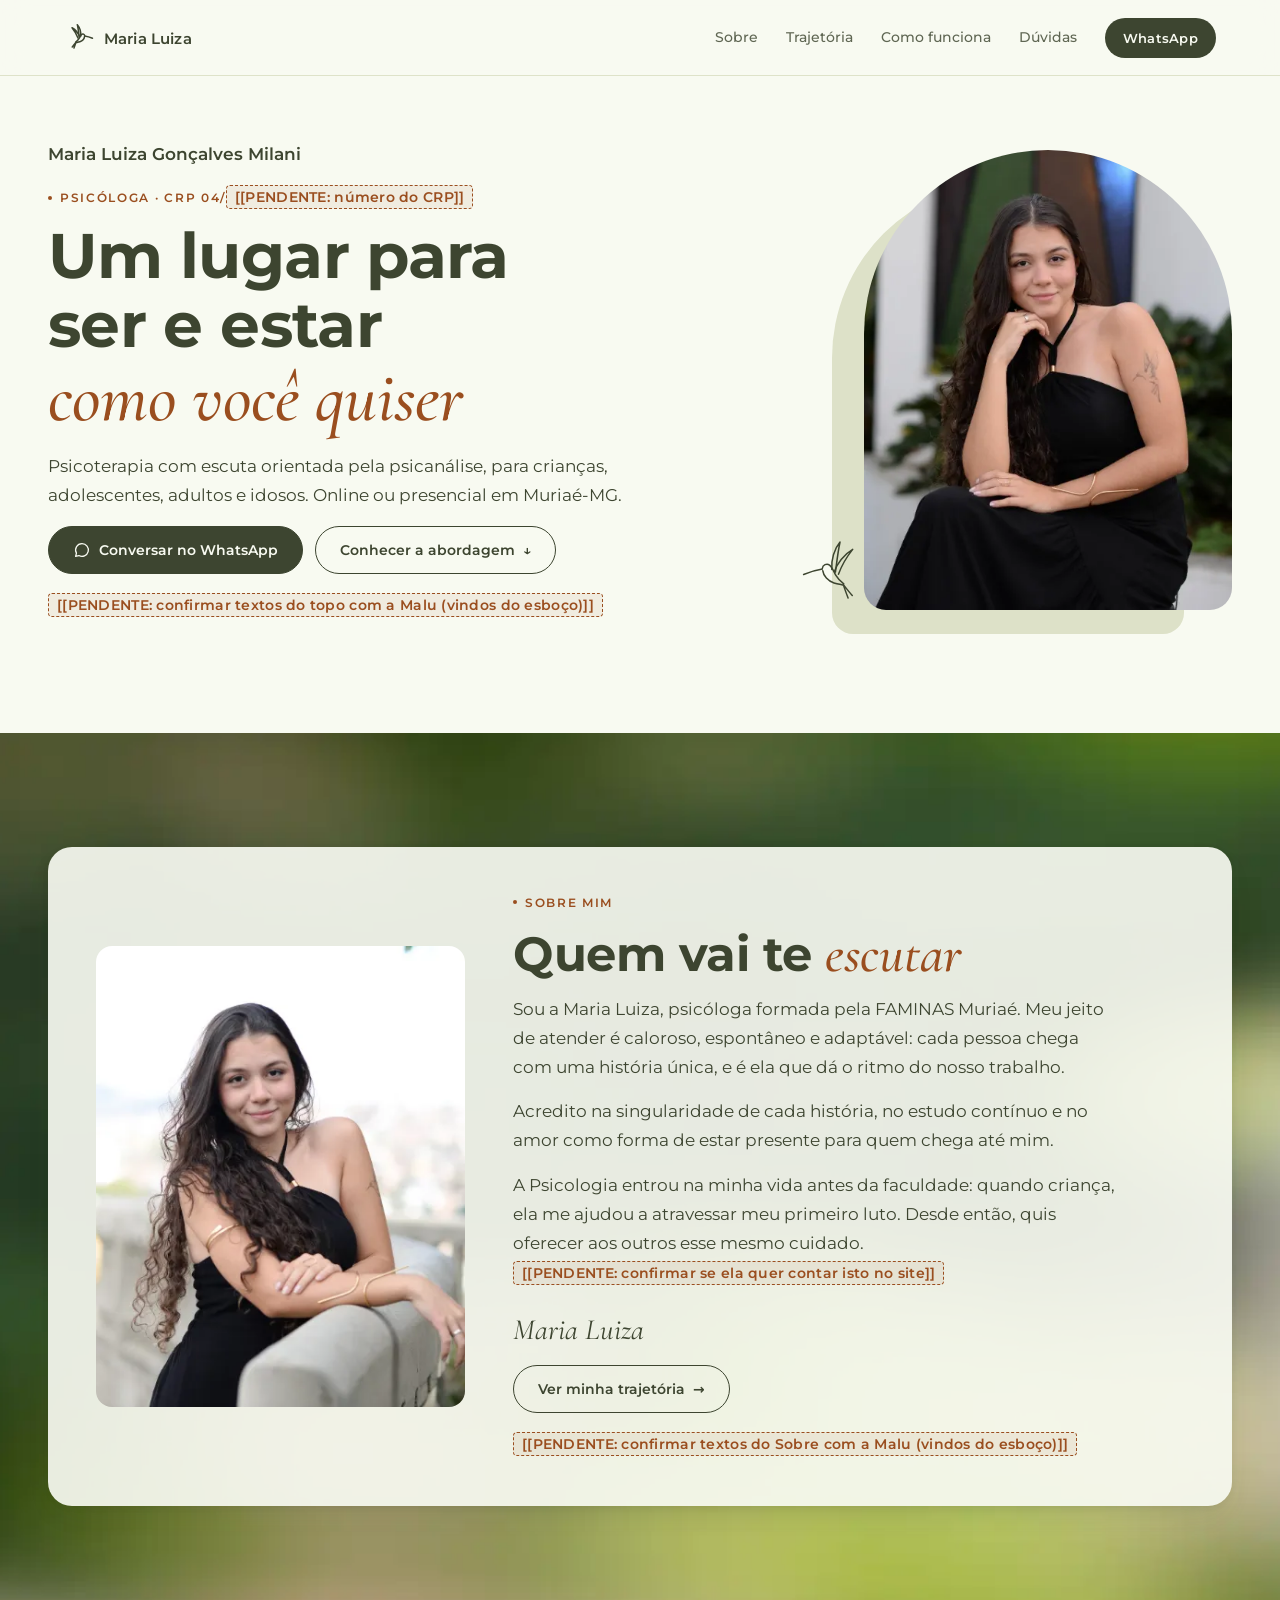
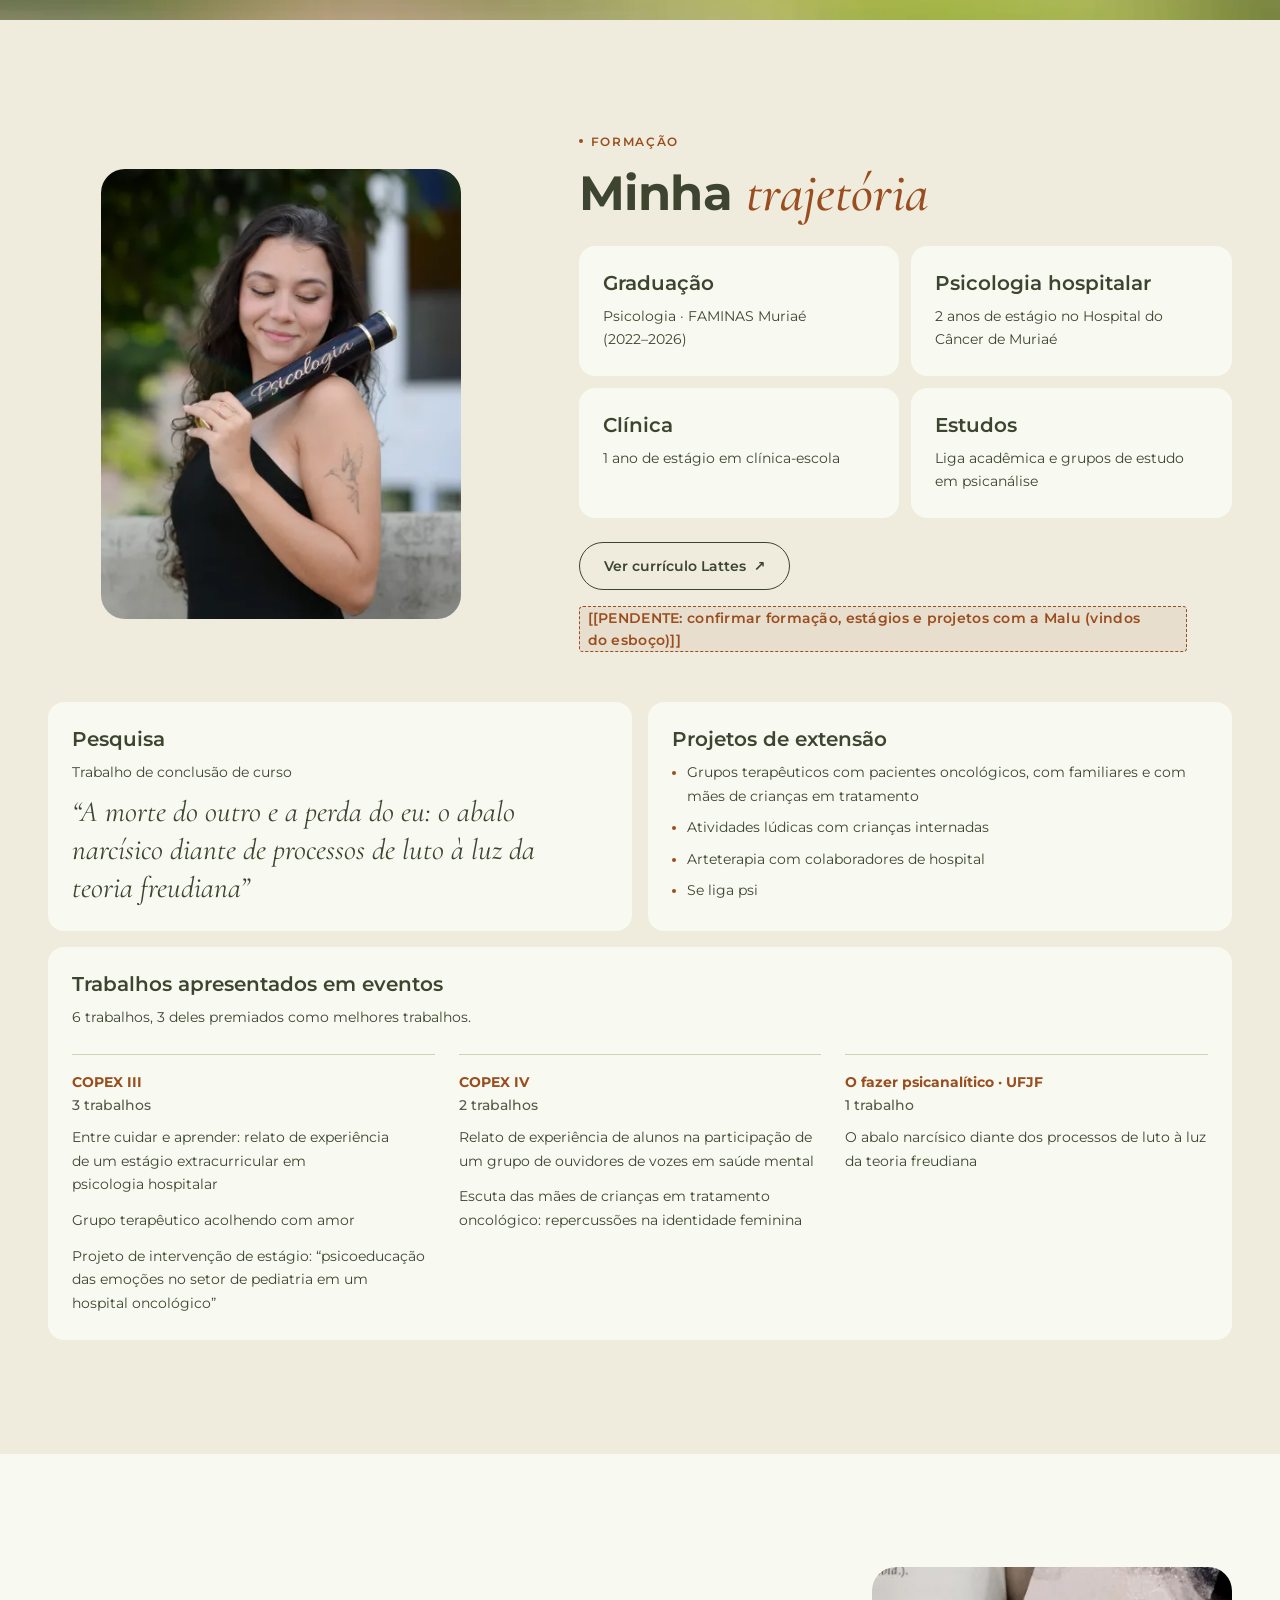
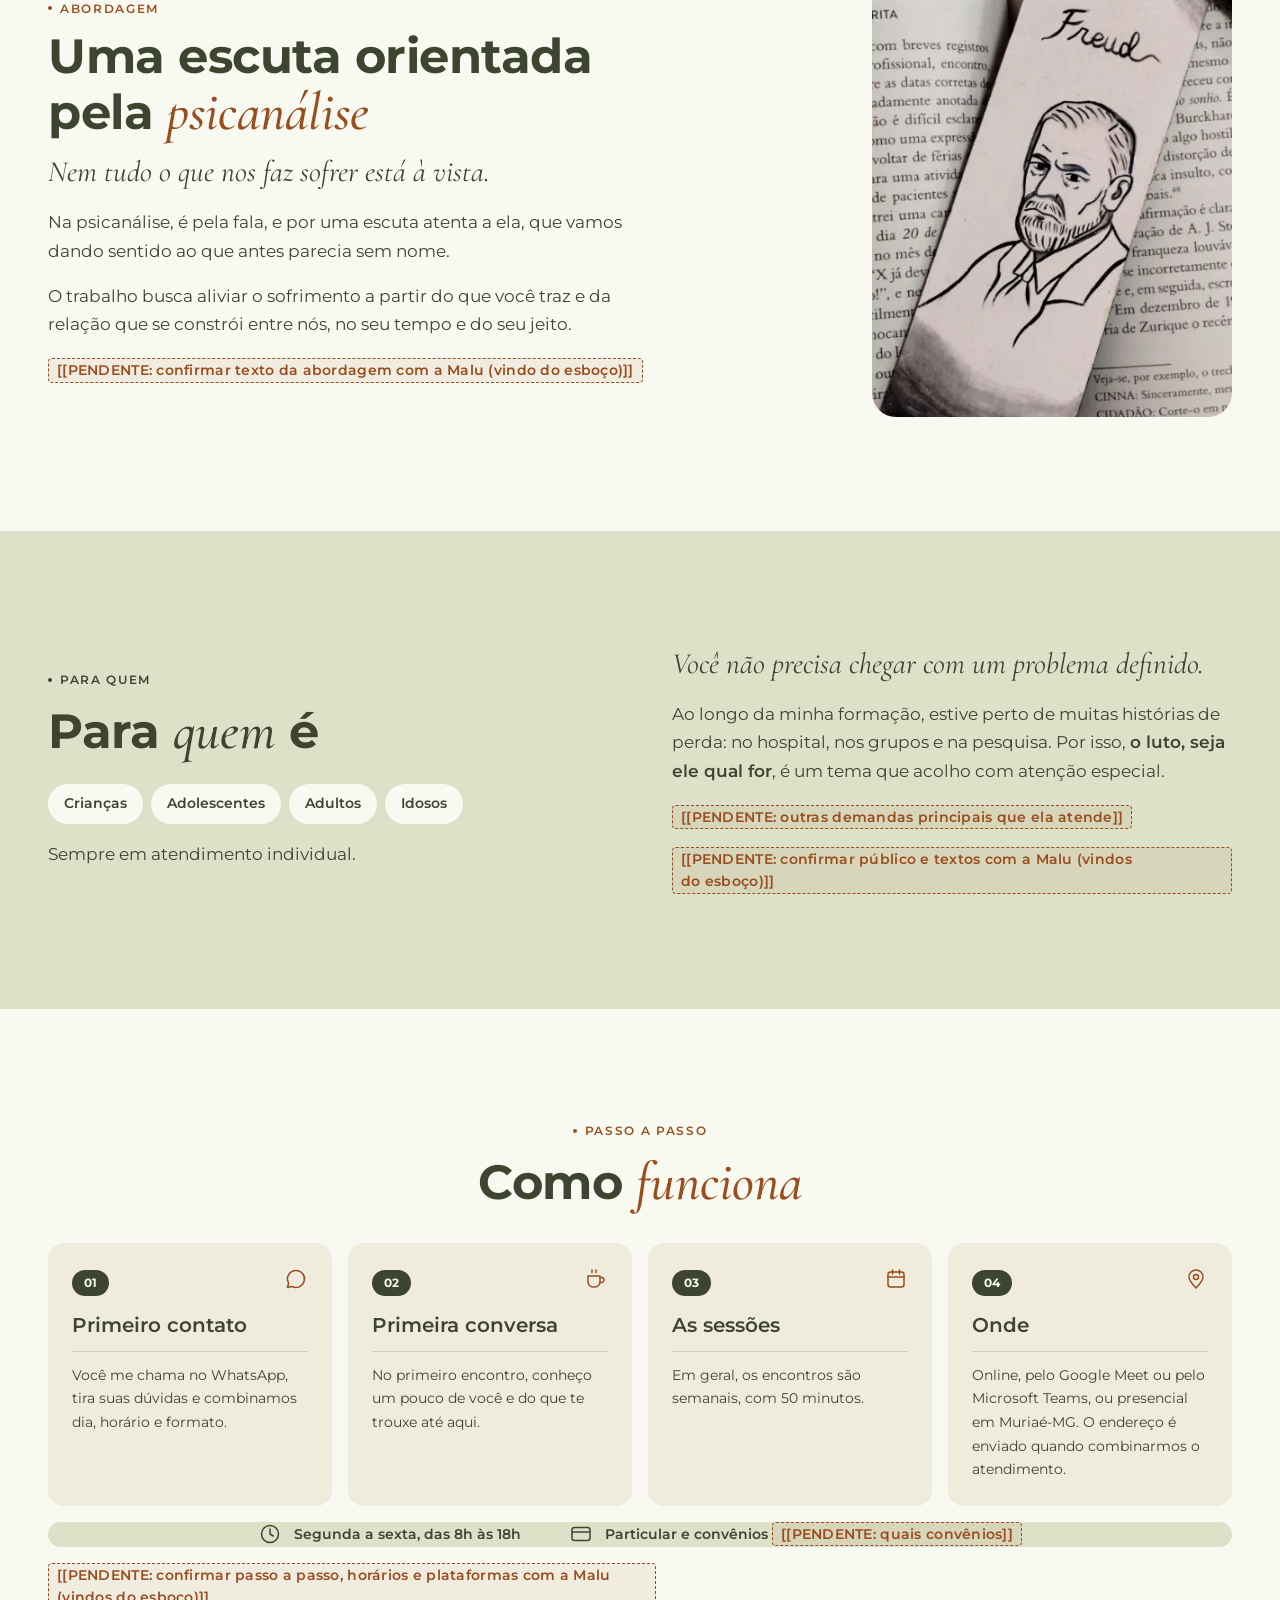
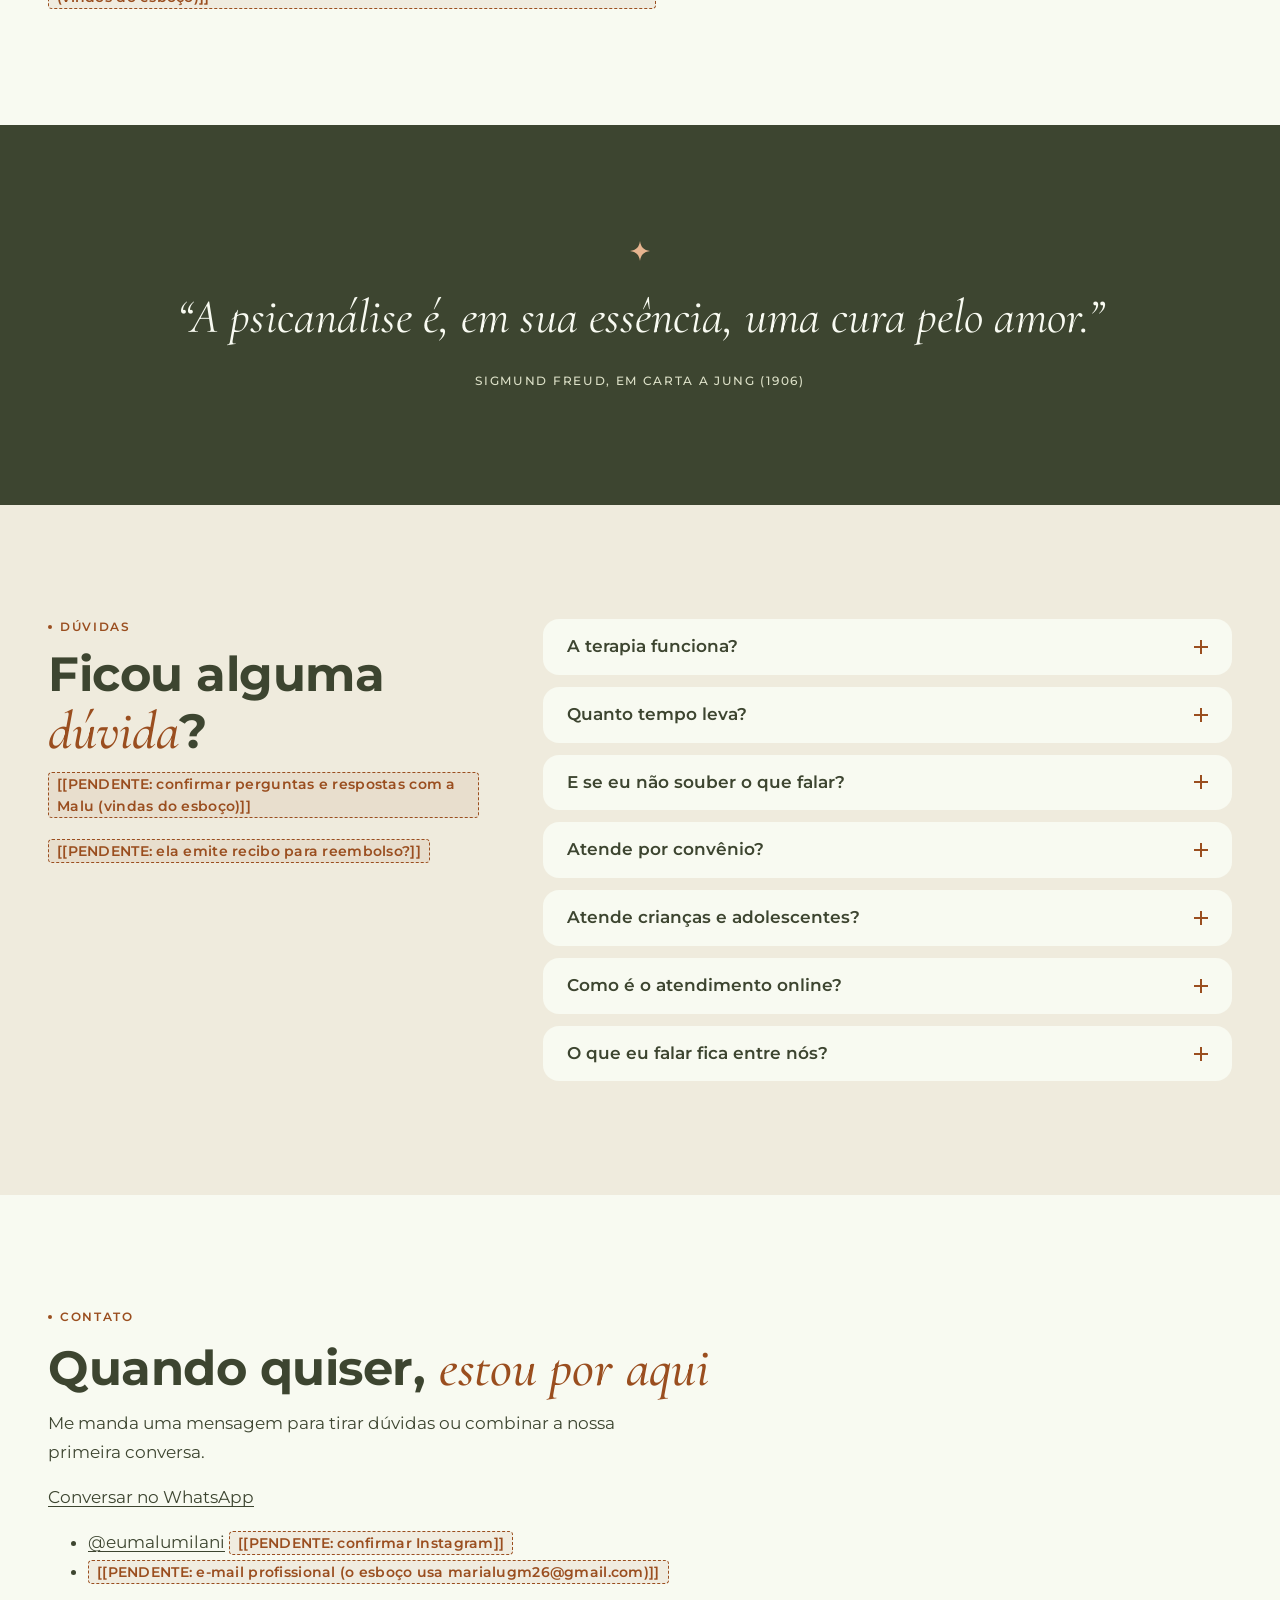
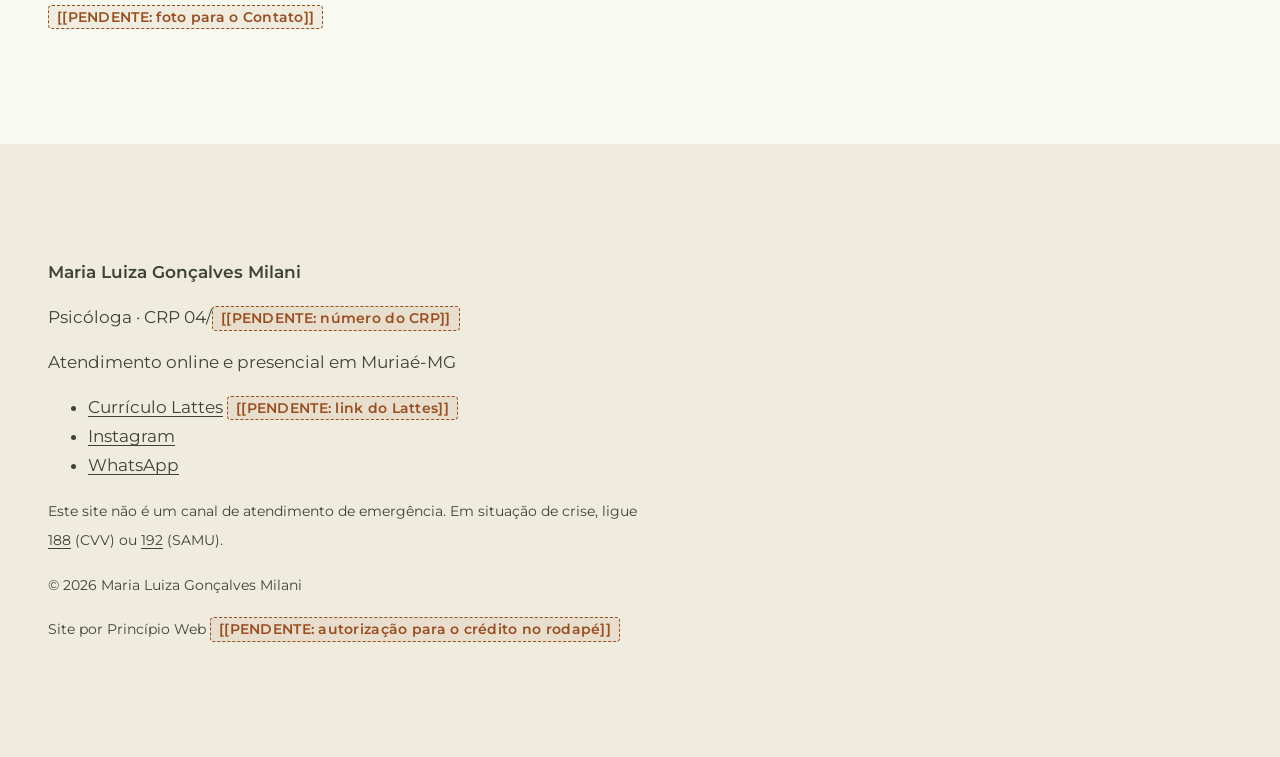
==== commit 81ceb3b3: "Remove marcador pendente da premiação Co-Authored-By: Claude Opus 5.5 <noreply@anthropic.com>" ====
--- a/index.html
+++ b/index.html
@@ -321,7 +321,7 @@
 
         <div class="cartao eventos">
           <h3>Trabalhos apresentados em eventos</h3>
-          <p>6 trabalhos, 3 deles premiados como melhores trabalhos. <span class="pendente">[[PENDENTE: confirmar a premiação e quais foram (vinda do esboço)]]</span></p>
+          <p>6 trabalhos, 3 deles premiados como melhores trabalhos.</p>
           <div class="eventos__grade">
             <div class="evento">
               <h4>COPEX III <span>3 trabalhos</span></h4>
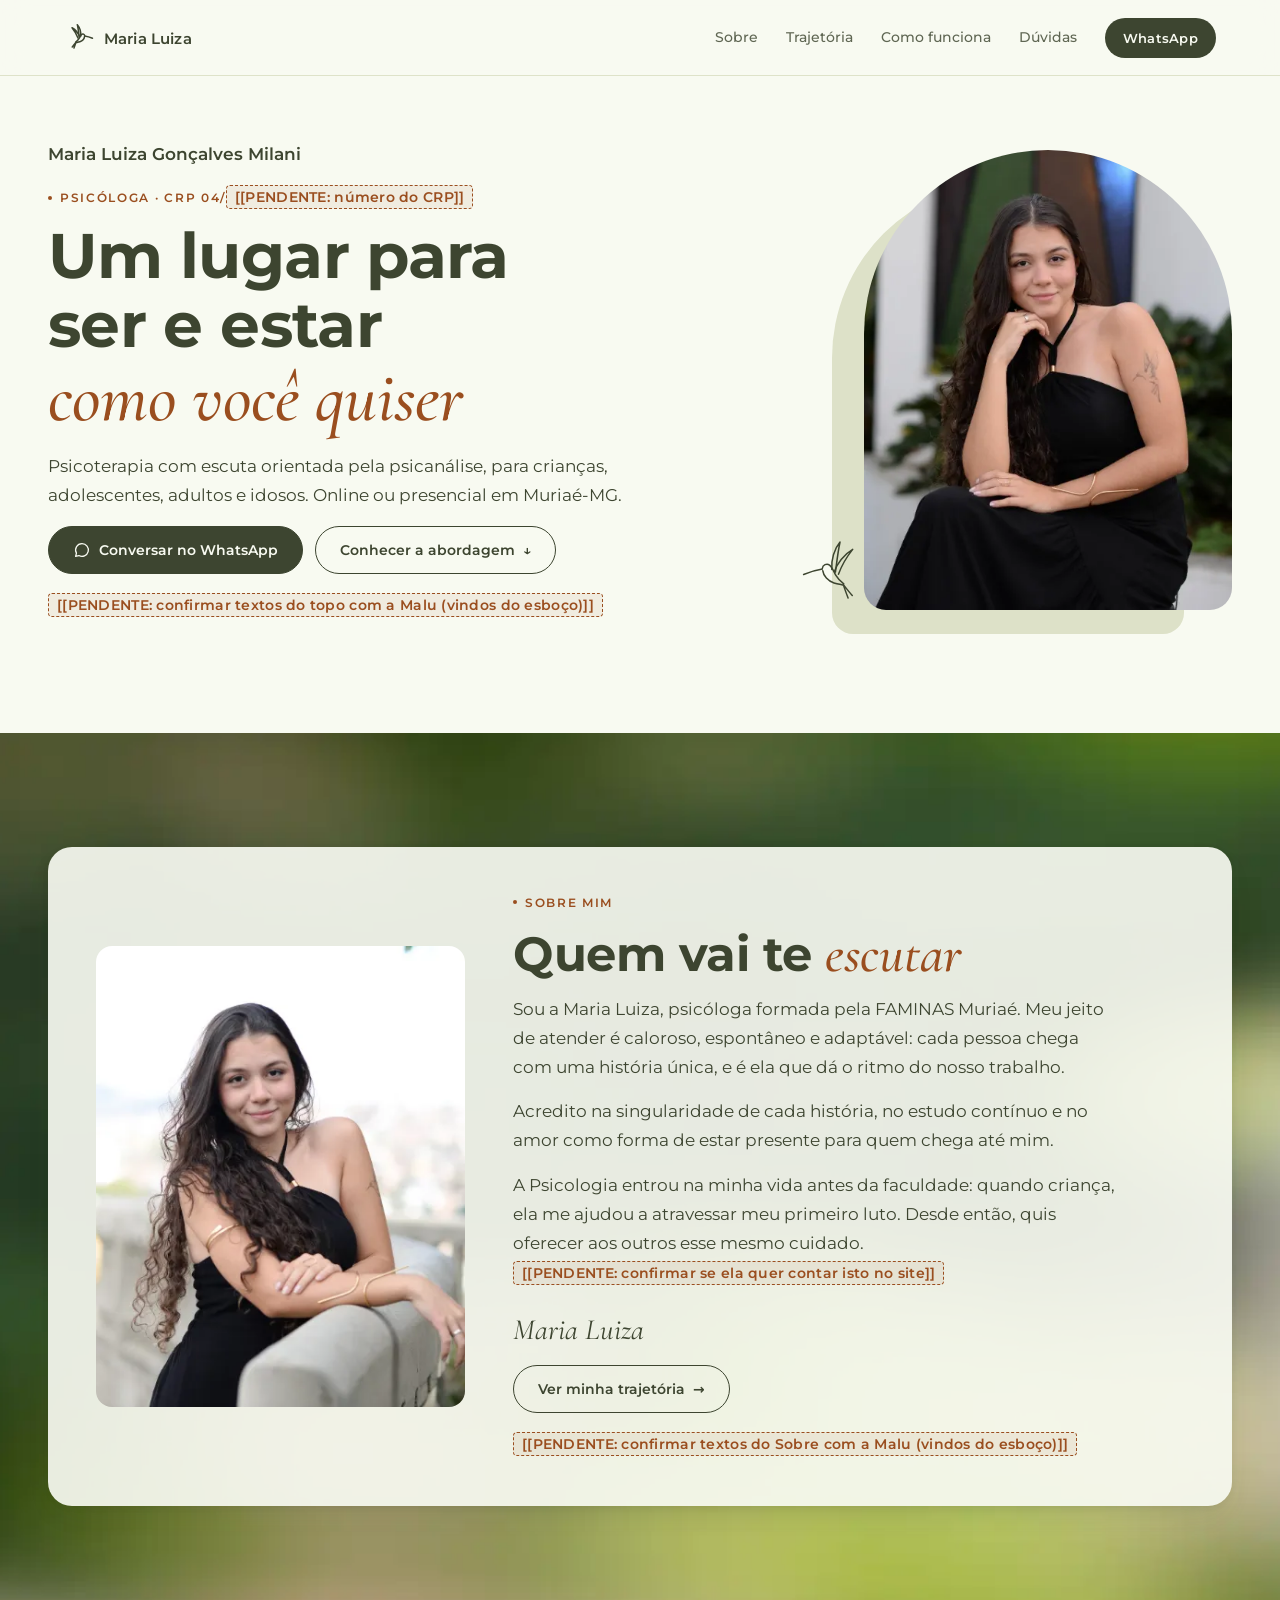
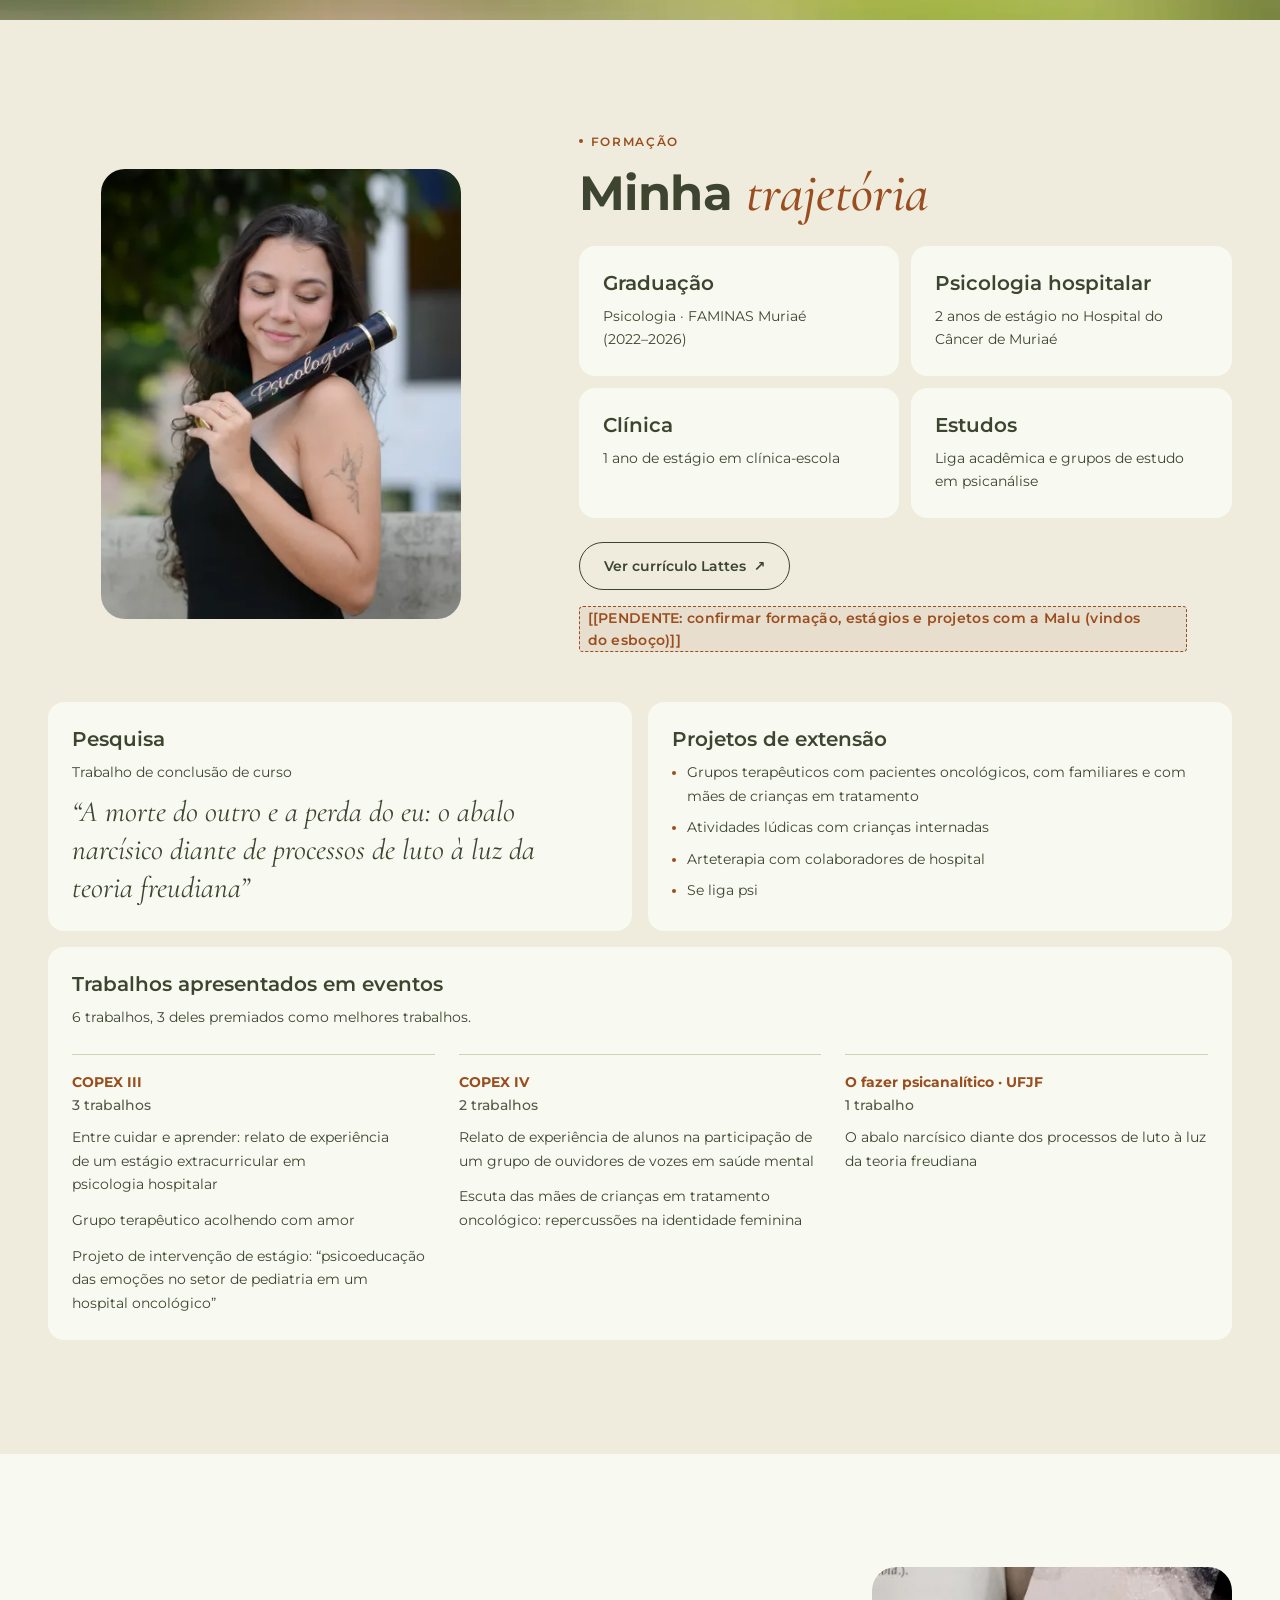
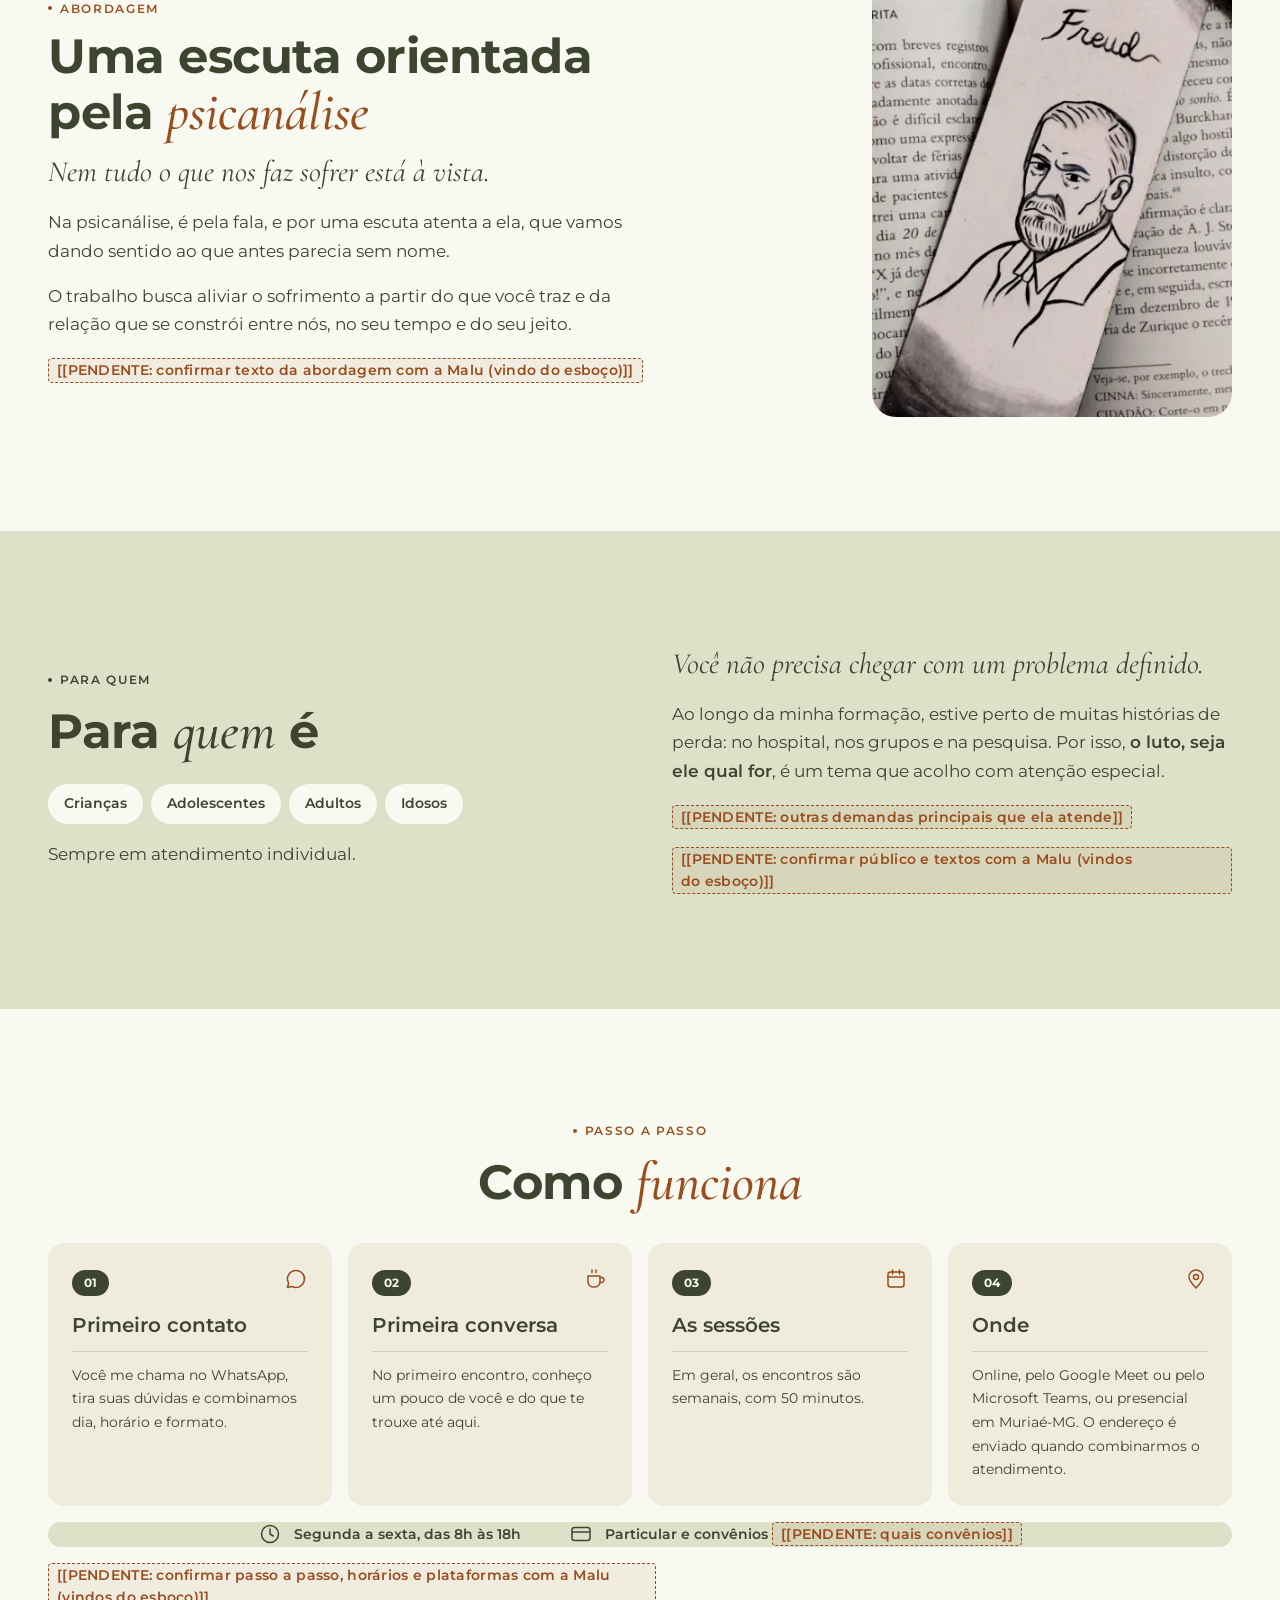
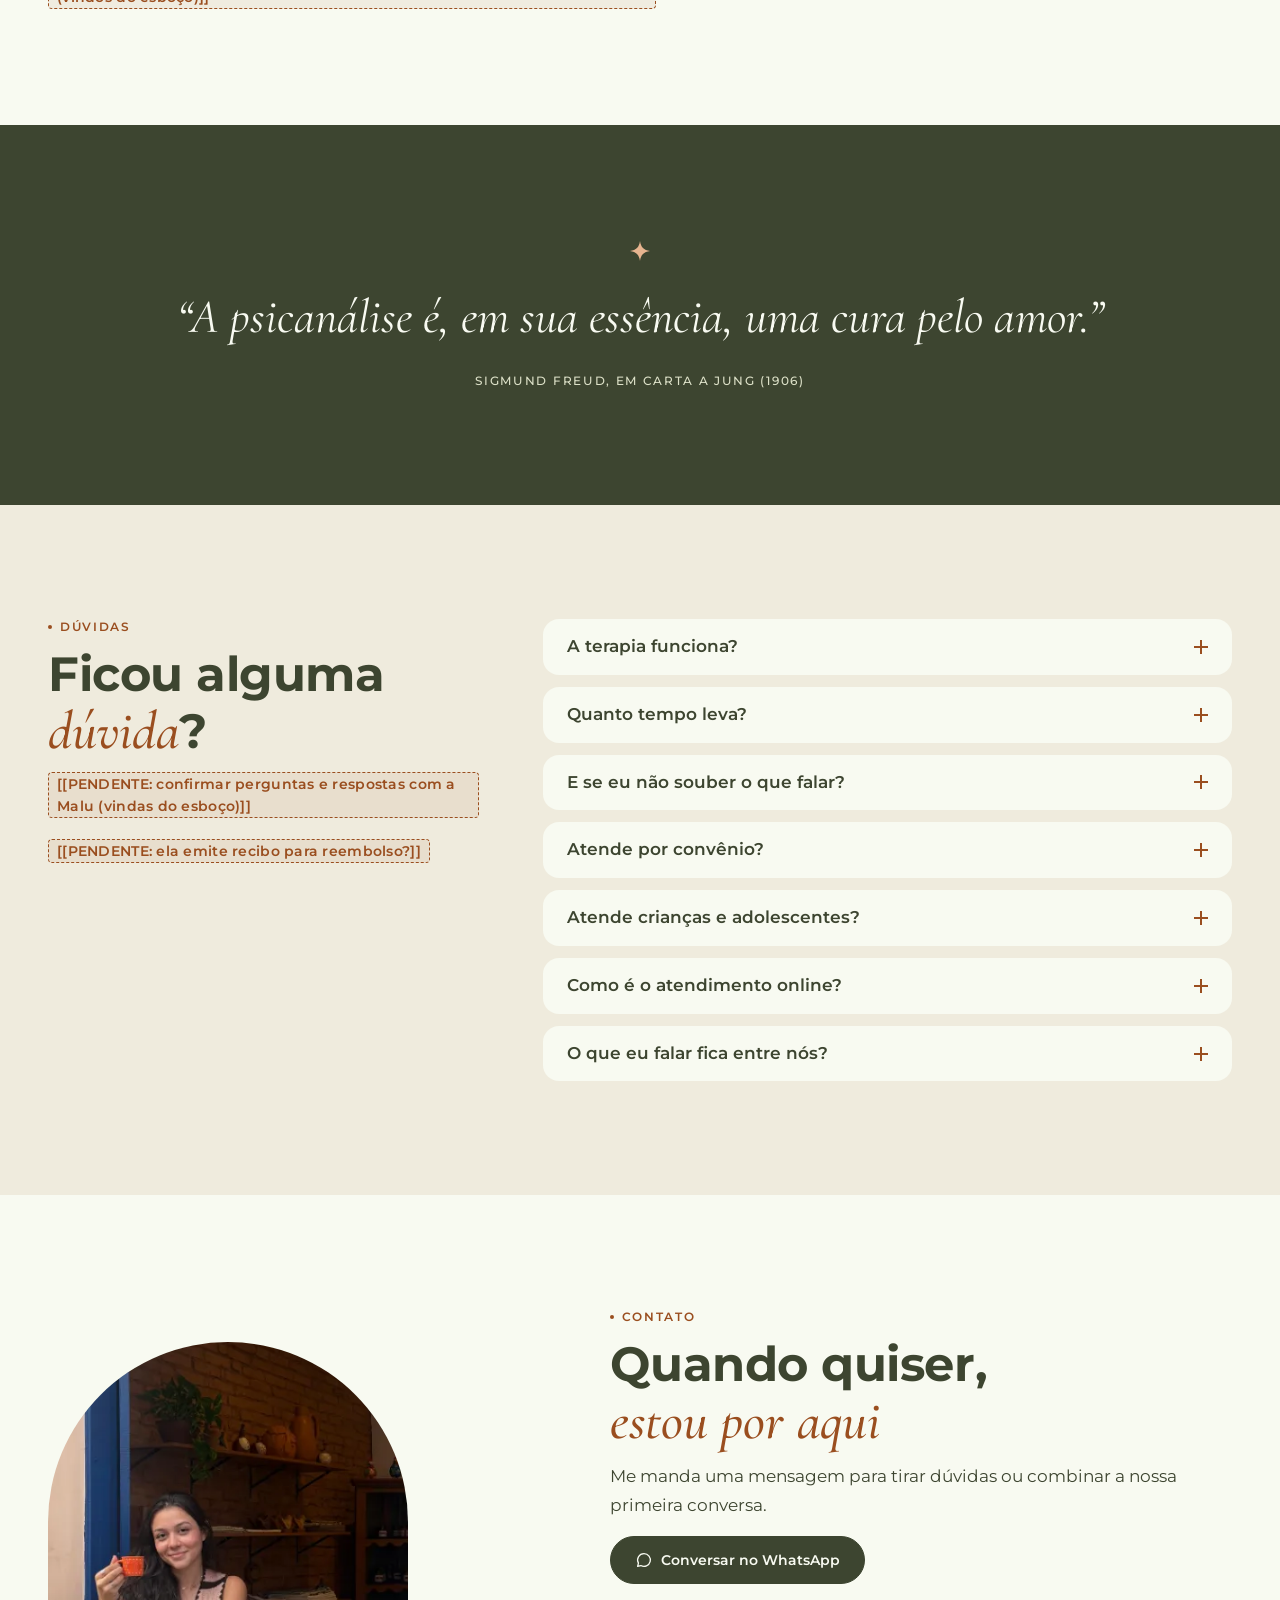
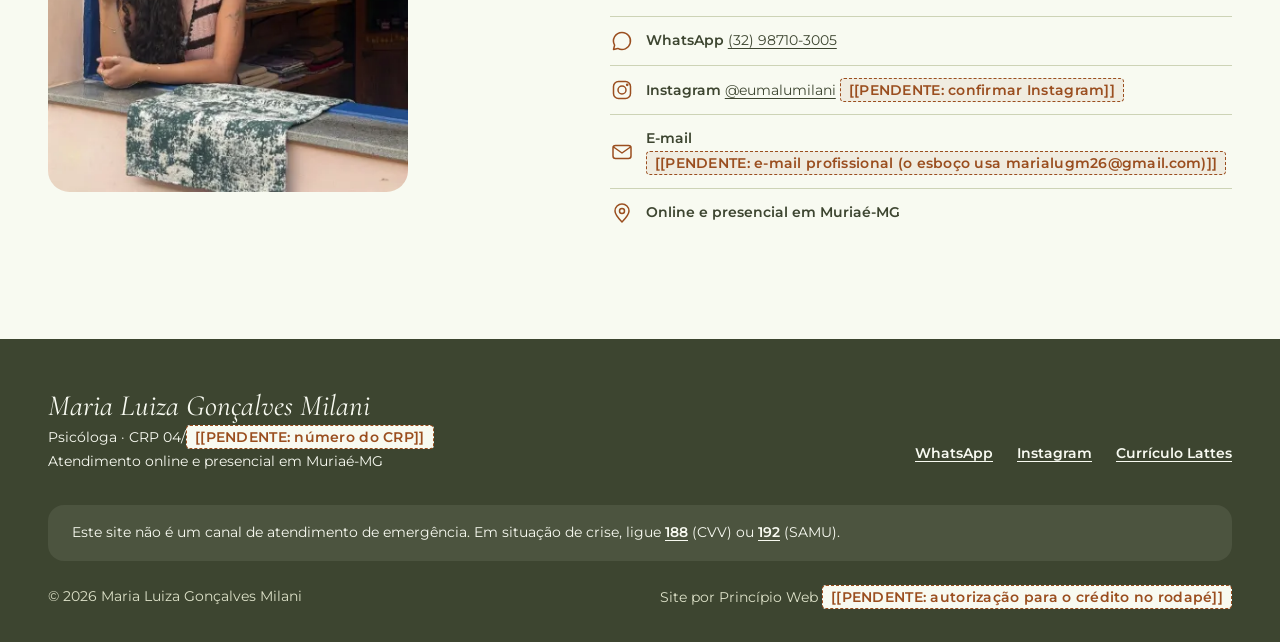
==== commit 9751016e: "Adiciona contato e rodapé Co-Authored-By: Claude Opus 5.5 <noreply@anthropic.com>" ====
--- a/index.html
+++ b/index.html
@@ -483,43 +483,63 @@
 
     <!-- ===================== CONTATO ===================== -->
     <section id="contato" class="secao" aria-labelledby="contato-titulo">
-      <div class="container fluxo">
-        <p class="sobretitulo">Contato</p>
-        <h2 id="contato-titulo">Quando quiser, <em>estou por aqui</em></h2>
-        <p>Me manda uma mensagem para tirar dúvidas ou combinar a nossa primeira conversa.</p>
-        <p>
-          <a href="https://wa.me/5532987103005?text=Ol%C3%A1%2C%20Maria%20Luiza!%20Vi%20seu%20site%20e%20gostaria%20de%20saber%20mais%20sobre%20o%20atendimento." target="_blank" rel="noopener">Conversar no WhatsApp</a>
-          <!-- [[PENDENTE: confirmar com a Malu a mensagem pré-preenchida do WhatsApp]] -->
-        </p>
-        <ul>
-          <li><a href="https://www.instagram.com/eumalumilani/" target="_blank" rel="noopener">@eumalumilani</a> <span class="pendente">[[PENDENTE: confirmar Instagram]]</span></li>
-          <li><span class="pendente">[[PENDENTE: e-mail profissional (o esboço usa marialugm26@gmail.com)]]</span></li>
-        </ul>
-        <p><span class="pendente">[[PENDENTE: foto para o Contato]]</span></p>
+      <div class="container contato__grade">
+        <div class="contato__foto">
+          <img src="assets/img/contato-640.webp" srcset="assets/img/contato-400.webp 400w, assets/img/contato-640.webp 640w, assets/img/contato-880.webp 880w" sizes="(min-width: 400px) 360px, 88vw" width="640" height="800" loading="lazy" decoding="async" alt="Maria Luiza sorrindo na janela de um café, com uma xícara laranja na mão">
+        </div>
+        <div class="fluxo">
+          <p class="sobretitulo">Contato</p>
+          <h2 id="contato-titulo">Quando quiser, <em>estou por aqui</em></h2>
+          <p>Me manda uma mensagem para tirar dúvidas ou combinar a nossa primeira conversa.</p>
+          <p class="acoes">
+            <!-- [[PENDENTE: confirmar com a Malu a mensagem pré-preenchida do WhatsApp]] -->
+            <a class="botao" href="https://wa.me/5532987103005?text=Ol%C3%A1%2C%20Maria%20Luiza!%20Vi%20seu%20site%20e%20gostaria%20de%20saber%20mais%20sobre%20o%20atendimento." target="_blank" rel="noopener"><svg class="botao__icone" viewBox="0 0 24 24" aria-hidden="true" focusable="false"><path d="M12 3.5a8.5 8.5 0 0 0-7.4 12.7L3.5 20.5l4.3-1.1A8.5 8.5 0 1 0 12 3.5Z"/></svg>Conversar no WhatsApp<span class="visualmente-oculto"> (abre em nova aba)</span></a>
+          </p>
+          <ul class="contatos" role="list">
+            <li><svg class="icone" viewBox="0 0 24 24" aria-hidden="true" focusable="false"><path d="M12 3.5a8.5 8.5 0 0 0-7.4 12.7L3.5 20.5l4.3-1.1A8.5 8.5 0 1 0 12 3.5Z"/></svg><span>WhatsApp <a href="https://wa.me/5532987103005?text=Ol%C3%A1%2C%20Maria%20Luiza!%20Vi%20seu%20site%20e%20gostaria%20de%20saber%20mais%20sobre%20o%20atendimento." target="_blank" rel="noopener">(32) 98710-3005<span class="visualmente-oculto"> (abre em nova aba)</span></a></span></li>
+            <li><svg class="icone" viewBox="0 0 24 24" aria-hidden="true" focusable="false"><rect x="3.5" y="3.5" width="17" height="17" rx="5"/><circle cx="12" cy="12" r="4"/><circle cx="17.2" cy="6.8" r=".6"/></svg><span>Instagram <a href="https://www.instagram.com/eumalumilani/" target="_blank" rel="noopener">@eumalumilani<span class="visualmente-oculto"> (abre em nova aba)</span></a> <span class="pendente">[[PENDENTE: confirmar Instagram]]</span></span></li>
+            <li><svg class="icone" viewBox="0 0 24 24" aria-hidden="true" focusable="false"><rect x="3" y="5.5" width="18" height="13" rx="2.5"/><path d="m3.5 7 8.5 6 8.5-6"/></svg><span>E-mail <span class="pendente">[[PENDENTE: e-mail profissional (o esboço usa marialugm26@gmail.com)]]</span></span></li>
+            <li><svg class="icone" viewBox="0 0 24 24" aria-hidden="true" focusable="false"><path d="M12 21c4.5-4.6 7-8 7-11a7 7 0 1 0-14 0c0 3 2.5 6.4 7 11Z"/><circle cx="12" cy="10" r="2.5"/></svg><span>Online e presencial em Muriaé-MG</span></li>
+          </ul>
+        </div>
       </div>
     </section>
 
   </main>
 
   <!-- ===================== RODAPÉ ===================== -->
-  <footer class="secao secao--bege">
-    <div class="container fluxo">
-      <p><strong>Maria Luiza Gonçalves Milani</strong></p>
-      <p>Psicóloga · CRP 04/<span class="pendente">[[PENDENTE: número do CRP]]</span></p>
-      <p>Atendimento online e presencial em Muriaé-MG</p>
-      <ul>
-        <li><a href="#trajetoria">Currículo Lattes</a> <span class="pendente">[[PENDENTE: link do Lattes]]</span></li>
-        <li><a href="https://www.instagram.com/eumalumilani/" target="_blank" rel="noopener">Instagram</a></li>
-        <li><a href="https://wa.me/5532987103005?text=Ol%C3%A1%2C%20Maria%20Luiza!%20Vi%20seu%20site%20e%20gostaria%20de%20saber%20mais%20sobre%20o%20atendimento." target="_blank" rel="noopener">WhatsApp</a></li>
-      </ul>
-      <p><small>Este site não é um canal de atendimento de emergência. Em situação de crise, ligue <a href="tel:188">188</a> (CVV) ou <a href="tel:192">192</a> (SAMU).</small></p>
-      <p><small>© 2026 Maria Luiza Gonçalves Milani</small></p>
-      <p><small>Site por Princípio Web</small> <span class="pendente">[[PENDENTE: autorização para o crédito no rodapé]]</span></p>
+  <footer class="rodape">
+    <div class="container">
+      <div class="rodape__grade">
+        <div>
+          <p class="rodape__nome">Maria Luiza Gonçalves Milani</p>
+          <p>Psicóloga · CRP 04/<span class="pendente">[[PENDENTE: número do CRP]]</span></p>
+          <p>Atendimento online e presencial em Muriaé-MG</p>
+        </div>
+        <nav aria-label="Links do rodapé">
+          <ul class="rodape__links" role="list">
+            <li><a href="https://wa.me/5532987103005?text=Ol%C3%A1%2C%20Maria%20Luiza!%20Vi%20seu%20site%20e%20gostaria%20de%20saber%20mais%20sobre%20o%20atendimento." target="_blank" rel="noopener">WhatsApp<span class="visualmente-oculto"> (abre em nova aba)</span></a></li>
+            <li><a href="https://www.instagram.com/eumalumilani/" target="_blank" rel="noopener">Instagram<span class="visualmente-oculto"> (abre em nova aba)</span></a></li>
+            <li><a href="https://lattes.cnpq.br/3861131205712376" target="_blank" rel="noopener">Currículo Lattes<span class="visualmente-oculto"> (abre em nova aba)</span></a></li>
+          </ul>
+        </nav>
+      </div>
+      <p class="rodape__aviso">Este site não é um canal de atendimento de emergência. Em situação de crise, ligue <a href="tel:188">188</a> (CVV) ou <a href="tel:192">192</a> (SAMU).</p>
+      <div class="rodape__fim">
+        <p>© <span data-ano>2026</span> Maria Luiza Gonçalves Milani</p>
+        <p>Site por Princípio Web <span class="pendente">[[PENDENTE: autorização para o crédito no rodapé]]</span></p>
+      </div>
     </div>
   </footer>
+
+  <!-- Botão de WhatsApp que flutua no celular (js/pagina.js mostra e esconde) -->
+  <a class="flutuante" href="https://wa.me/5532987103005?text=Ol%C3%A1%2C%20Maria%20Luiza!%20Vi%20seu%20site%20e%20gostaria%20de%20saber%20mais%20sobre%20o%20atendimento." target="_blank" rel="noopener" data-flutuante>
+    <svg class="flutuante__icone" viewBox="0 0 24 24" aria-hidden="true" focusable="false"><path d="M12 3.5a8.5 8.5 0 0 0-7.4 12.7L3.5 20.5l4.3-1.1A8.5 8.5 0 1 0 12 3.5Z"/></svg><span class="visualmente-oculto">Conversar no WhatsApp (abre em nova aba)</span>
+  </a>
 
   <!-- Kit, trechos 4 e 6 — abertura e menu (nesta ordem) -->
   <script src="js/abertura.js"></script>
   <script src="js/menu.js"></script>
+  <script src="js/pagina.js"></script>
 </body>
 </html>
--- a/css/secoes.css
+++ b/css/secoes.css
@@ -316,3 +316,103 @@
   .duvidas__grade { grid-template-columns: 1fr 1.6fr; gap: var(--esp-8); }
   .duvidas__cabecalho { position: sticky; top: var(--deslocamento-ancora); }
 }
+
+/* ---------- Contato ------------------------------------------------------- */
+.contato__grade { display: grid; gap: var(--esp-7); align-items: center; }
+.contato__foto { justify-self: center; width: min(100%, 360px); }
+.contato__foto img {
+  width: 100%;
+  aspect-ratio: 4 / 5;
+  object-fit: cover;
+  border-radius: var(--raio-arco);
+}
+.contatos { display: grid; gap: var(--esp-3); }
+.fluxo > .contatos { margin-top: var(--esp-6); }
+.contatos li {
+  display: flex;
+  align-items: center;
+  gap: var(--esp-3);
+  padding-top: var(--esp-3);
+  border-top: 1px solid var(--cor-linha);
+  font-size: var(--fs-pequeno);
+  font-weight: var(--peso-forte);
+}
+.contatos .icone { color: var(--cor-destaque); }
+.contatos a { font-weight: var(--peso-texto); }
+@media (min-width: 761px) {
+  .contato__grade { grid-template-columns: 1fr 1.25fr; gap: var(--esp-8); }
+  .contato__foto { justify-self: start; }
+}
+
+/* ---------- Rodapé -------------------------------------------------------- */
+.rodape {
+  padding-block: var(--esp-7) var(--esp-6);
+  background: var(--cor-oliva);
+  color: var(--cor-offwhite);
+  font-size: var(--fs-pequeno);
+}
+.rodape a:hover { color: var(--cor-terracota-clara); }
+.rodape :focus-visible { outline-color: var(--cor-terracota-clara); }
+.rodape .pendente { background: var(--cor-offwhite); }
+.rodape__grade { display: grid; gap: var(--esp-5); }
+.rodape__nome {
+  font-family: var(--fonte-serifa);
+  font-style: italic;
+  font-size: var(--fs-destaque);
+  line-height: 1.3;
+}
+.rodape__links { display: flex; flex-wrap: wrap; gap: var(--esp-2) var(--esp-5); }
+.rodape__links a { display: inline-block; padding-block: var(--esp-2); font-weight: var(--peso-forte); }
+.rodape__aviso {
+  max-width: none;
+  margin-top: var(--esp-6);
+  padding: var(--esp-4) var(--esp-5);
+  border-radius: var(--raio-m);
+  background: rgb(248 250 241 / 0.08);
+}
+.rodape__aviso a { font-weight: var(--peso-forte); }
+.rodape__fim {
+  display: flex;
+  flex-wrap: wrap;
+  justify-content: space-between;
+  gap: var(--esp-2) var(--esp-5);
+  margin-top: var(--esp-5);
+  color: var(--cor-salvia);
+}
+@media (min-width: 761px) {
+  .rodape__grade { grid-template-columns: 1fr auto; align-items: end; }
+}
+
+/* ---------- Botão flutuante de WhatsApp (só no celular) ------------------- */
+.flutuante { display: none; }
+@media (max-width: 760px) {
+  .flutuante {
+    position: fixed;
+    right: var(--esp-4);
+    bottom: calc(var(--esp-4) + env(safe-area-inset-bottom, 0px));
+    z-index: 90; /* abaixo do menu (100) */
+    display: grid;
+    place-items: center;
+    width: 56px;
+    height: 56px;
+    border-radius: var(--raio-pilula);
+    background: var(--cor-oliva);
+    color: var(--cor-offwhite);
+    box-shadow: var(--sombra-suave);
+    opacity: 0;
+    visibility: hidden;
+    transform: translateY(12px);
+    transition: opacity var(--dur-rapida), transform var(--dur-media) var(--ease-entrada), visibility 0s linear var(--dur-media);
+  }
+  .flutuante--visivel { opacity: 1; visibility: visible; transform: none; transition-delay: 0s; }
+  .flutuante:focus-visible { border-radius: var(--raio-pilula); }
+  .flutuante__icone {
+    width: 26px;
+    height: 26px;
+    fill: none;
+    stroke: currentColor;
+    stroke-width: 1.75;
+    stroke-linecap: round;
+    stroke-linejoin: round;
+  }
+}
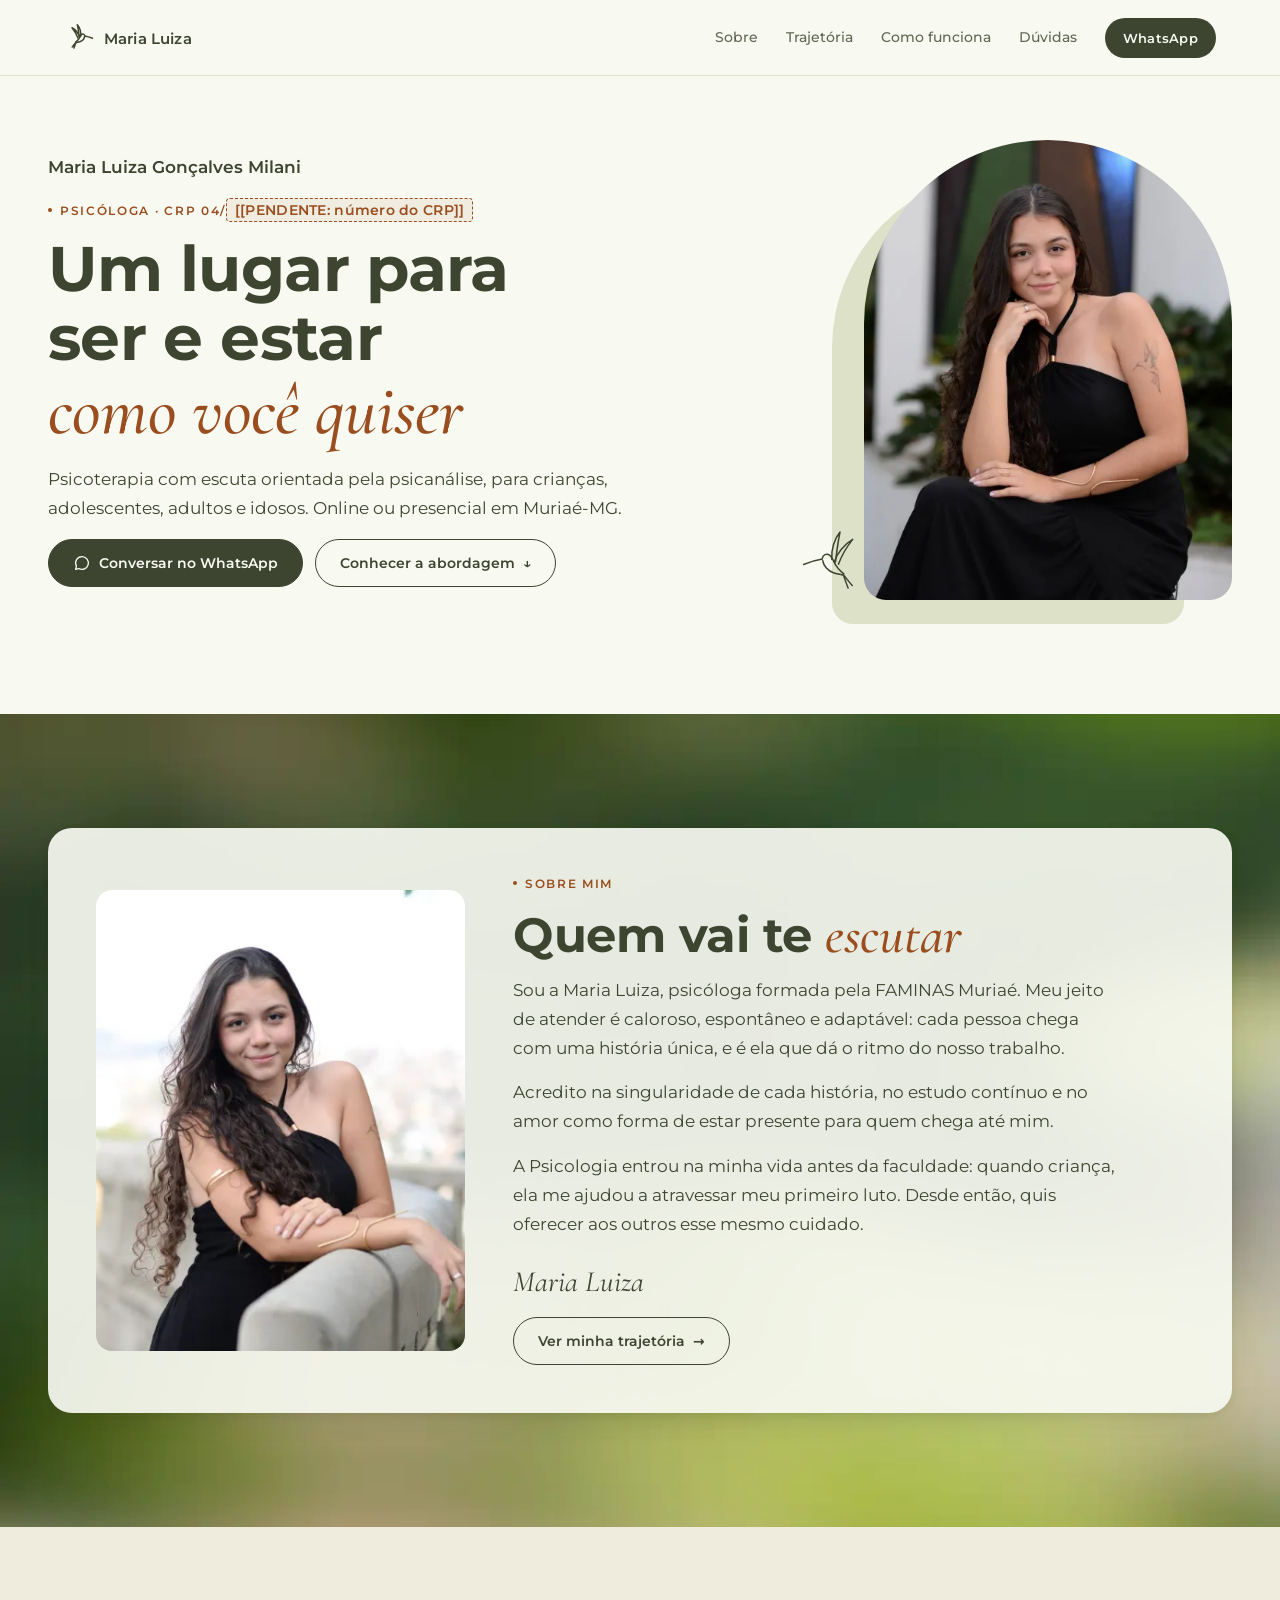
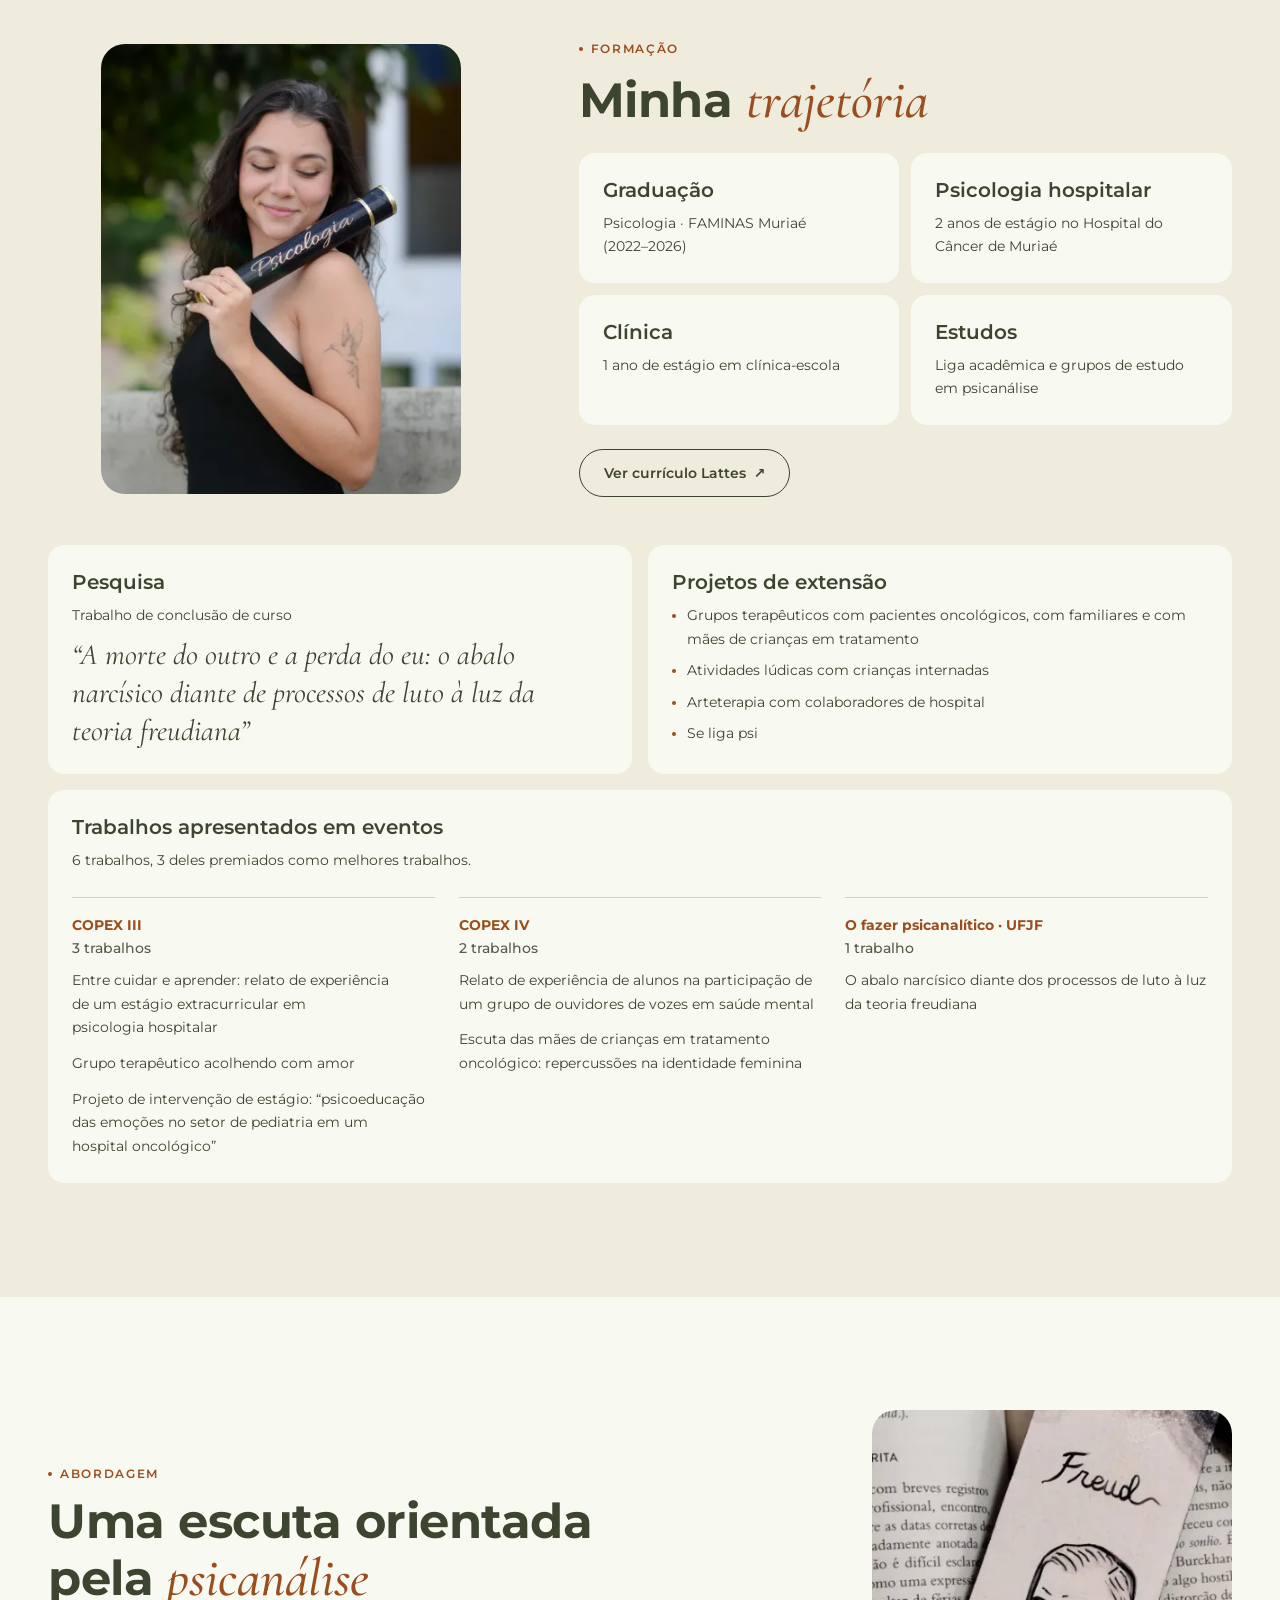
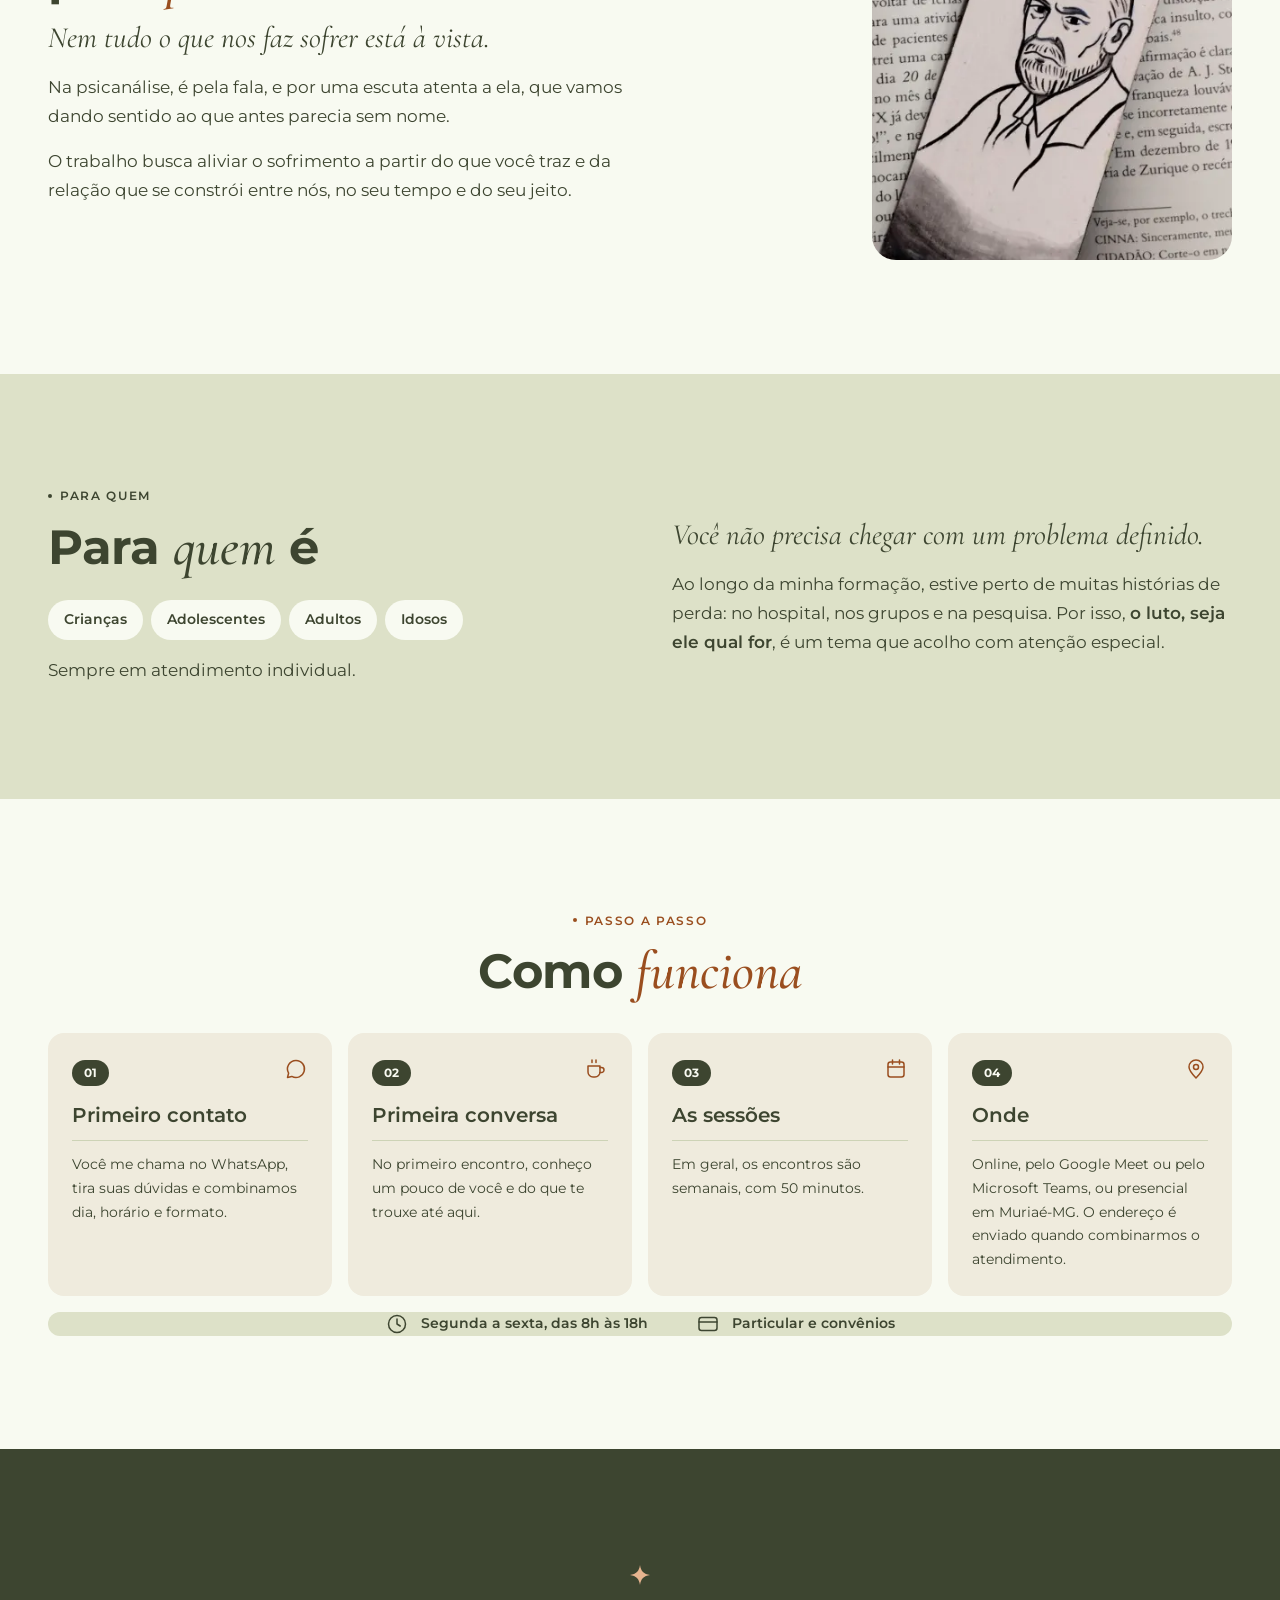
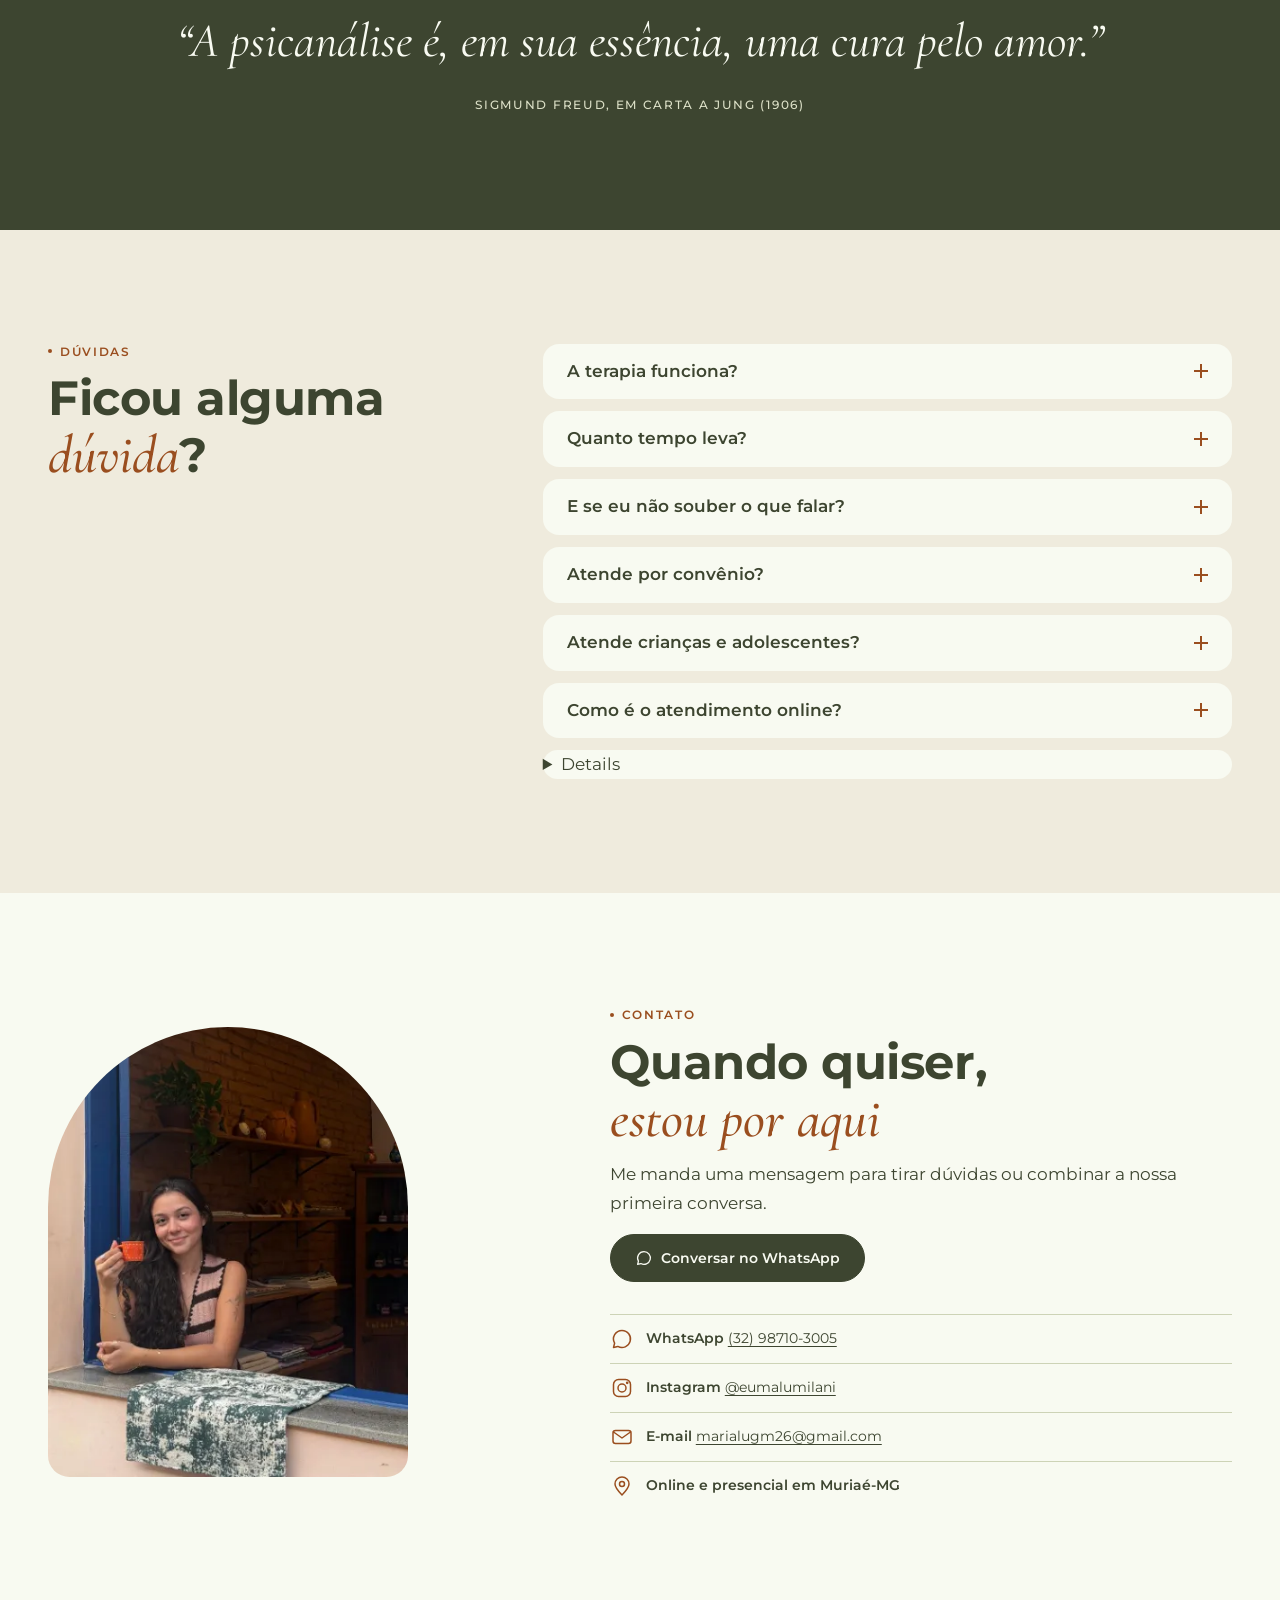
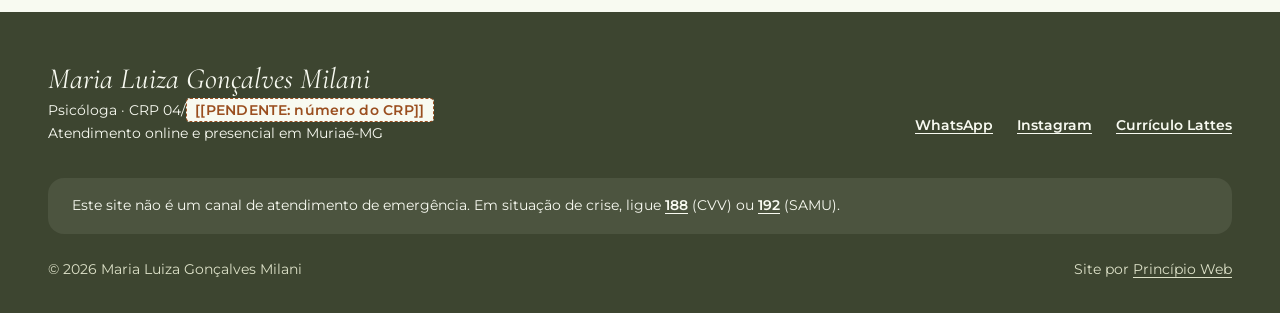
==== commit f3d120b4: "Retira pendências confirmadas pela Malu Co-Authored-By: Claude Opus 5.5 <noreply@anthropic.com>" ====
--- a/index.html
+++ b/index.html
@@ -239,7 +239,6 @@
             </a>
             <a class="botao botao--contorno" href="#abordagem">Conhecer a abordagem <span aria-hidden="true">↓</span></a>
           </p>
-          <p data-abertura-sobe><span class="pendente">[[PENDENTE: confirmar textos do topo com a Malu (vindos do esboço)]]</span></p>
         </div>
         <div class="topo__foto" data-abertura-sobe>
           <img src="assets/img/topo-720.webp" srcset="assets/img/topo-480.webp 480w, assets/img/topo-720.webp 720w, assets/img/topo-1080.webp 1080w" sizes="(min-width: 761px) 370px, min(82vw, 370px)" width="720" height="900" fetchpriority="high" decoding="async" alt="Maria Luiza sentada, de vestido preto, sorrindo com o queixo apoiado na mão">
@@ -260,10 +259,9 @@
             <h2 id="sobre-titulo">Quem vai te <em>escutar</em></h2>
             <p>Sou a Maria Luiza, psicóloga formada pela FAMINAS Muriaé. Meu jeito de atender é caloroso, espontâneo e adaptável: cada pessoa chega com uma história única, e é ela que dá o ritmo do nosso trabalho.</p>
             <p>Acredito na singularidade de cada história, no estudo contínuo e no amor como forma de estar presente para quem chega até mim.</p>
-            <p>A Psicologia entrou na minha vida antes da faculdade: quando criança, ela me ajudou a atravessar meu primeiro luto. Desde então, quis oferecer aos outros esse mesmo cuidado. <span class="pendente">[[PENDENTE: confirmar se ela quer contar isto no site]]</span></p>
+            <p>A Psicologia entrou na minha vida antes da faculdade: quando criança, ela me ajudou a atravessar meu primeiro luto. Desde então, quis oferecer aos outros esse mesmo cuidado.</p>
             <p class="destaque sobre__assinatura">Maria Luiza</p>
             <p class="acoes"><a class="botao botao--contorno" href="#trajetoria">Ver minha trajetória <span aria-hidden="true">→</span></a></p>
-            <p><span class="pendente">[[PENDENTE: confirmar textos do Sobre com a Malu (vindos do esboço)]]</span></p>
           </div>
         </div>
       </div>
@@ -298,7 +296,6 @@
               </li>
             </ul>
             <p class="acoes"><a class="botao botao--contorno" href="https://lattes.cnpq.br/3861131205712376" target="_blank" rel="noopener">Ver currículo Lattes <span aria-hidden="true">↗</span><span class="visualmente-oculto">(abre em nova aba)</span></a></p>
-            <p><span class="pendente">[[PENDENTE: confirmar formação, estágios e projetos com a Malu (vindos do esboço)]]</span></p>
           </div>
         </div>
 
@@ -358,7 +355,6 @@
           <p class="destaque">Nem tudo o que nos faz sofrer está à vista.</p>
           <p>Na psicanálise, é pela fala, e por uma escuta atenta a ela, que vamos dando sentido ao que antes parecia sem nome.</p>
           <p>O trabalho busca aliviar o sofrimento a partir do que você traz e da relação que se constrói entre nós, no seu tempo e do seu jeito.</p>
-          <p><span class="pendente">[[PENDENTE: confirmar texto da abordagem com a Malu (vindo do esboço)]]</span></p>
         </div>
         <div class="abordagem__foto">
           <!-- [[PENDENTE: confirmar com a Malu quem fez o desenho do marcador e se pode aparecer]] -->
@@ -384,8 +380,6 @@
         <div class="fluxo">
           <p class="destaque">Você não precisa chegar com um problema definido.</p>
           <p>Ao longo da minha formação, estive perto de muitas histórias de perda: no hospital, nos grupos e na pesquisa. Por isso, <strong>o luto, seja ele qual for</strong>, é um tema que acolho com atenção especial.</p>
-          <p><span class="pendente">[[PENDENTE: outras demandas principais que ela atende]]</span></p>
-          <p><span class="pendente">[[PENDENTE: confirmar público e textos com a Malu (vindos do esboço)]]</span></p>
         </div>
       </div>
     </section>
@@ -421,9 +415,8 @@
         </ol>
         <ul class="informes" role="list">
           <li><svg class="icone" viewBox="0 0 24 24" aria-hidden="true" focusable="false"><circle cx="12" cy="12" r="8.5"/><path d="M12 7v5l3.2 2"/></svg><span>Segunda a sexta, das 8h às 18h</span></li>
-          <li><svg class="icone" viewBox="0 0 24 24" aria-hidden="true" focusable="false"><rect x="3" y="5.5" width="18" height="13" rx="2.5"/><path d="M3 10h18"/></svg><span>Particular e convênios <span class="pendente">[[PENDENTE: quais convênios]]</span></span></li>
+          <li><svg class="icone" viewBox="0 0 24 24" aria-hidden="true" focusable="false"><rect x="3" y="5.5" width="18" height="13" rx="2.5"/><path d="M3 10h18"/></svg><span>Particular e convênios</span></li>
         </ul>
-        <p class="nota-pendente"><span class="pendente">[[PENDENTE: confirmar passo a passo, horários e plataformas com a Malu (vindos do esboço)]]</span></p>
       </div>
     </section>
 
@@ -445,8 +438,6 @@
         <div class="fluxo duvidas__cabecalho">
           <p class="sobretitulo">Dúvidas</p>
           <h2 id="duvidas-titulo">Ficou alguma <em>dúvida</em>?</h2>
-          <p><span class="pendente">[[PENDENTE: confirmar perguntas e respostas com a Malu (vindas do esboço)]]</span></p>
-          <p><span class="pendente">[[PENDENTE: ela emite recibo para reembolso?]]</span></p>
         </div>
         <div class="duvidas__lista">
           <details class="duvida">
@@ -474,8 +465,10 @@
             <p>É por videochamada, pelo Google Meet ou pelo Microsoft Teams, com a mesma duração e o mesmo sigilo do presencial. Vale escolher um cantinho onde você se sinta à vontade para falar.</p>
           </details>
           <details class="duvida">
-            <summary>O que eu falar fica entre nós?</summary>
-            <p>Sim. O sigilo profissional é um dever ético da psicóloga e protege o que é dito em sessão, salvo as exceções previstas no Código de Ética.</p>
+            $1
+          <details class="duvida">
+            <summary>Emite recibo para reembolso?</summary>
+            <p>Sim. Emito recibo, que você pode usar para pedir reembolso ao seu plano de saúde, de acordo com as regras do seu contrato.</p>
           </details>
         </div>
       </div>
@@ -497,8 +490,8 @@
           </p>
           <ul class="contatos" role="list">
             <li><svg class="icone" viewBox="0 0 24 24" aria-hidden="true" focusable="false"><path d="M12 3.5a8.5 8.5 0 0 0-7.4 12.7L3.5 20.5l4.3-1.1A8.5 8.5 0 1 0 12 3.5Z"/></svg><span>WhatsApp <a href="https://wa.me/5532987103005?text=Ol%C3%A1%2C%20Maria%20Luiza!%20Vi%20seu%20site%20e%20gostaria%20de%20saber%20mais%20sobre%20o%20atendimento." target="_blank" rel="noopener">(32) 98710-3005<span class="visualmente-oculto"> (abre em nova aba)</span></a></span></li>
-            <li><svg class="icone" viewBox="0 0 24 24" aria-hidden="true" focusable="false"><rect x="3.5" y="3.5" width="17" height="17" rx="5"/><circle cx="12" cy="12" r="4"/><circle cx="17.2" cy="6.8" r=".6"/></svg><span>Instagram <a href="https://www.instagram.com/eumalumilani/" target="_blank" rel="noopener">@eumalumilani<span class="visualmente-oculto"> (abre em nova aba)</span></a> <span class="pendente">[[PENDENTE: confirmar Instagram]]</span></span></li>
-            <li><svg class="icone" viewBox="0 0 24 24" aria-hidden="true" focusable="false"><rect x="3" y="5.5" width="18" height="13" rx="2.5"/><path d="m3.5 7 8.5 6 8.5-6"/></svg><span>E-mail <span class="pendente">[[PENDENTE: e-mail profissional (o esboço usa marialugm26@gmail.com)]]</span></span></li>
+            <li><svg class="icone" viewBox="0 0 24 24" aria-hidden="true" focusable="false"><rect x="3.5" y="3.5" width="17" height="17" rx="5"/><circle cx="12" cy="12" r="4"/><circle cx="17.2" cy="6.8" r=".6"/></svg><span>Instagram <a href="https://www.instagram.com/eumalumilani/" target="_blank" rel="noopener">@eumalumilani<span class="visualmente-oculto"> (abre em nova aba)</span></a></span></li>
+            <li><svg class="icone" viewBox="0 0 24 24" aria-hidden="true" focusable="false"><rect x="3" y="5.5" width="18" height="13" rx="2.5"/><path d="m3.5 7 8.5 6 8.5-6"/></svg><span>E-mail <a href="mailto:marialugm26@gmail.com">marialugm26@gmail.com</a></span></li>
             <li><svg class="icone" viewBox="0 0 24 24" aria-hidden="true" focusable="false"><path d="M12 21c4.5-4.6 7-8 7-11a7 7 0 1 0-14 0c0 3 2.5 6.4 7 11Z"/><circle cx="12" cy="10" r="2.5"/></svg><span>Online e presencial em Muriaé-MG</span></li>
           </ul>
         </div>
@@ -527,7 +520,7 @@
       <p class="rodape__aviso">Este site não é um canal de atendimento de emergência. Em situação de crise, ligue <a href="tel:188">188</a> (CVV) ou <a href="tel:192">192</a> (SAMU).</p>
       <div class="rodape__fim">
         <p>© <span data-ano>2026</span> Maria Luiza Gonçalves Milani</p>
-        <p>Site por Princípio Web <span class="pendente">[[PENDENTE: autorização para o crédito no rodapé]]</span></p>
+        <p>Site por <a href="https://princisval.com.br" target="_blank" rel="noopener">Princípio Web<span class="visualmente-oculto"> (abre em nova aba)</span></a></p>
       </div>
     </div>
   </footer>
--- a/css/secoes.css
+++ b/css/secoes.css
@@ -208,7 +208,6 @@
   font-weight: var(--peso-forte);
 }
 .informes li { display: flex; align-items: center; gap: var(--esp-3); }
-.nota-pendente { margin-top: var(--esp-4); }
 @media (min-width: 600px) { .passos { grid-template-columns: 1fr 1fr; } }
 @media (min-width: 1024px) { .passos { grid-template-columns: repeat(4, 1fr); } }
 
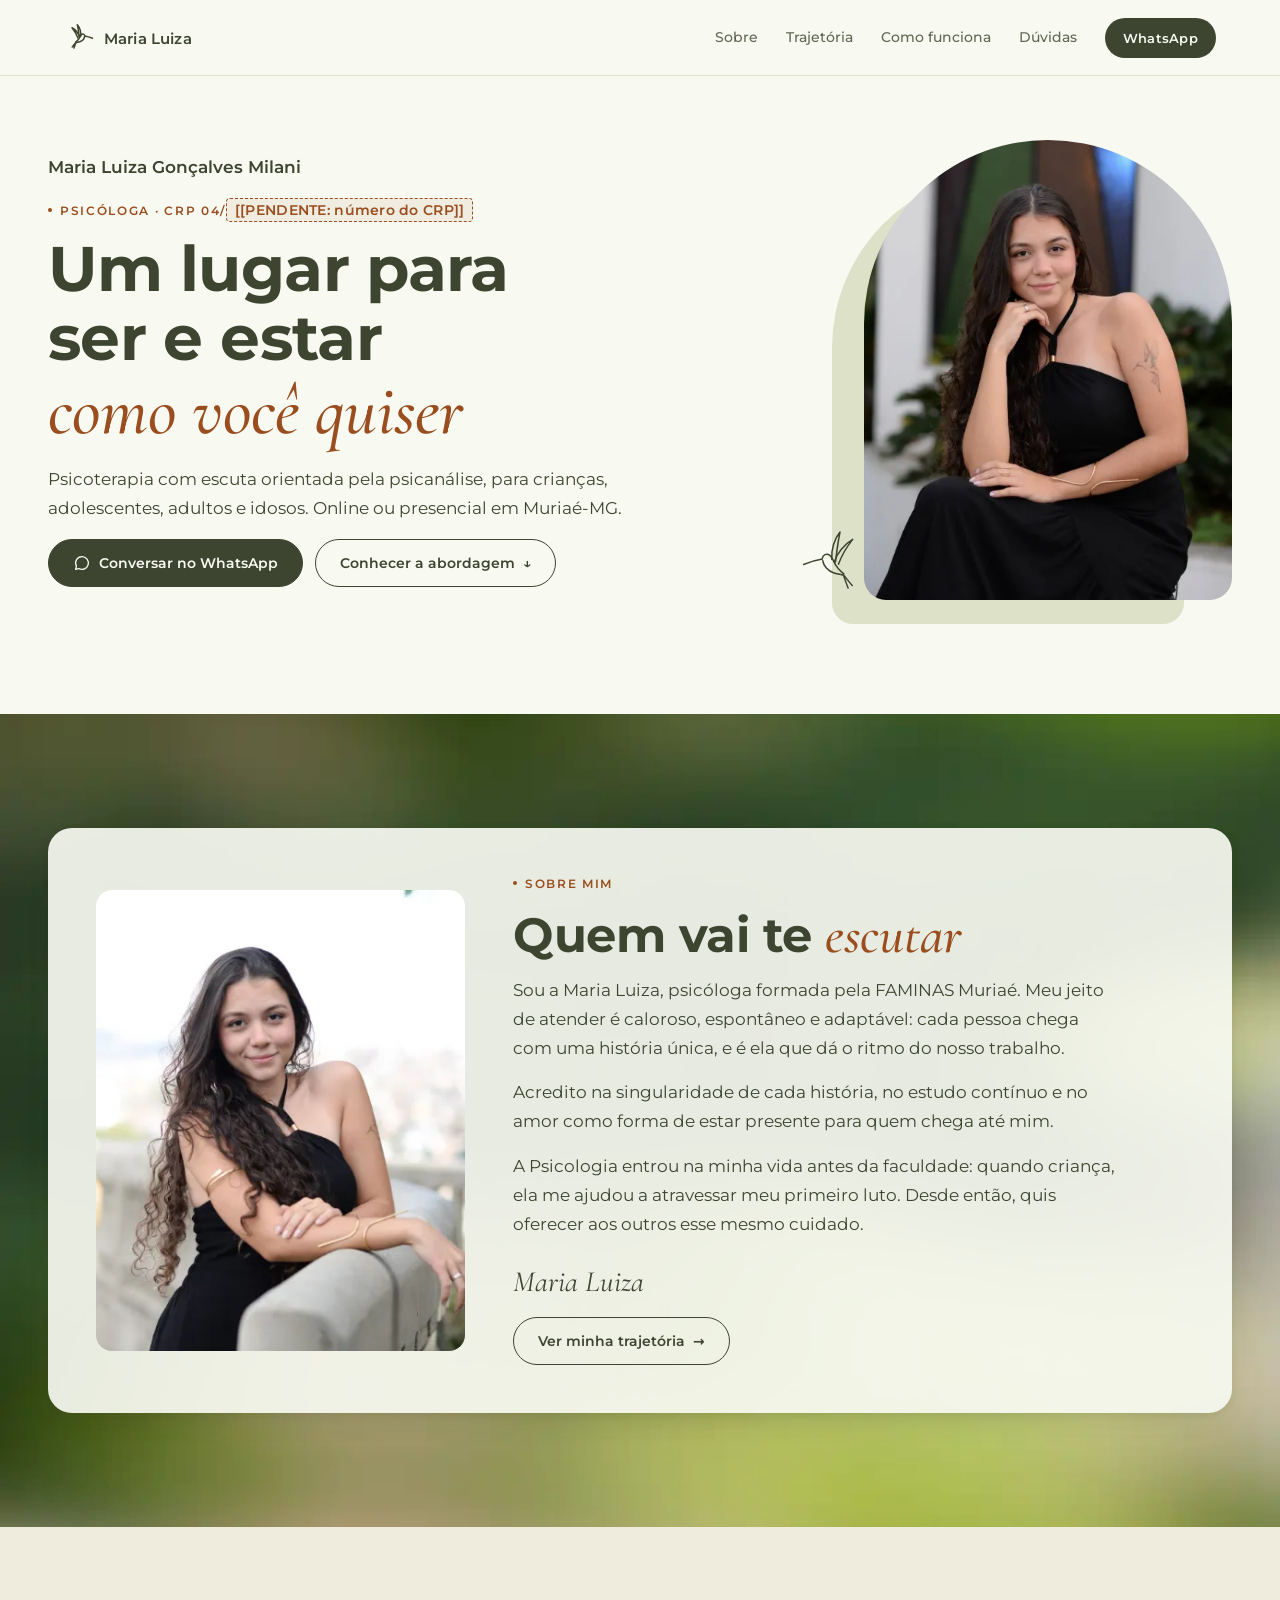
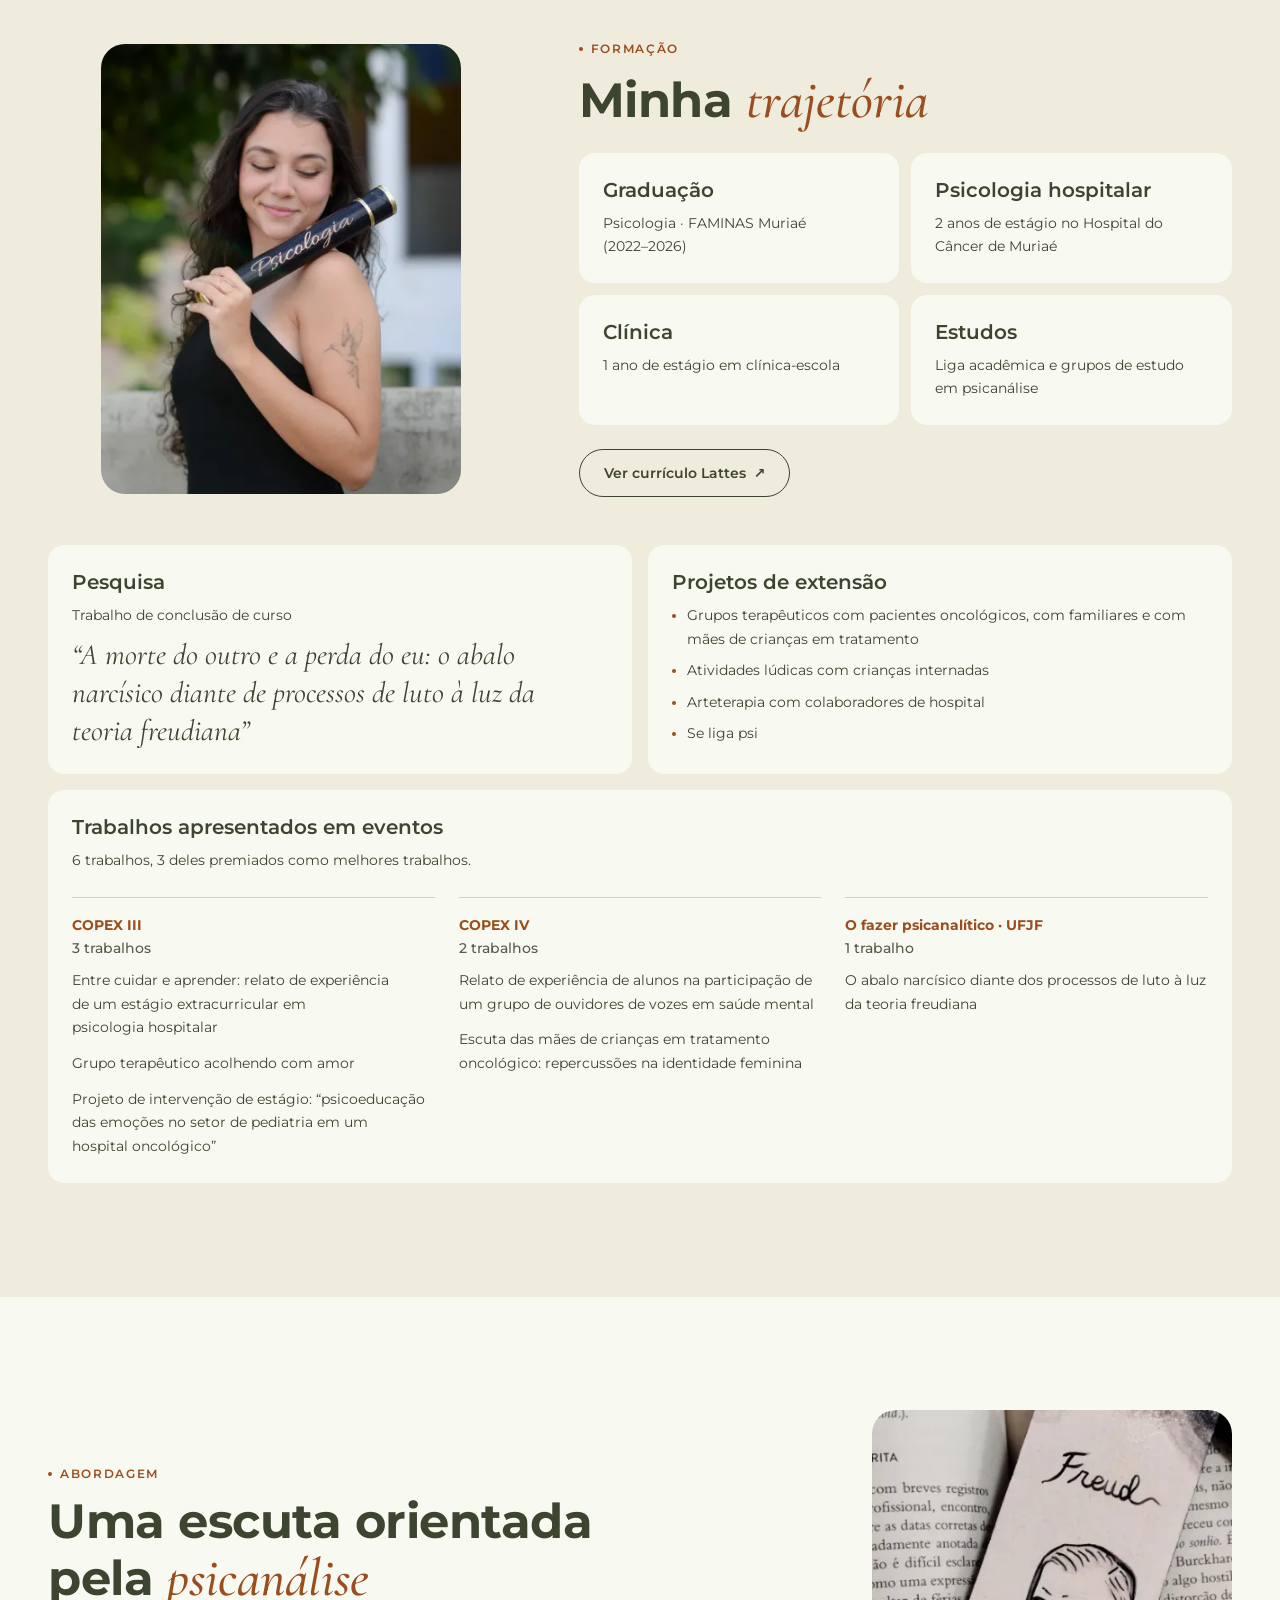
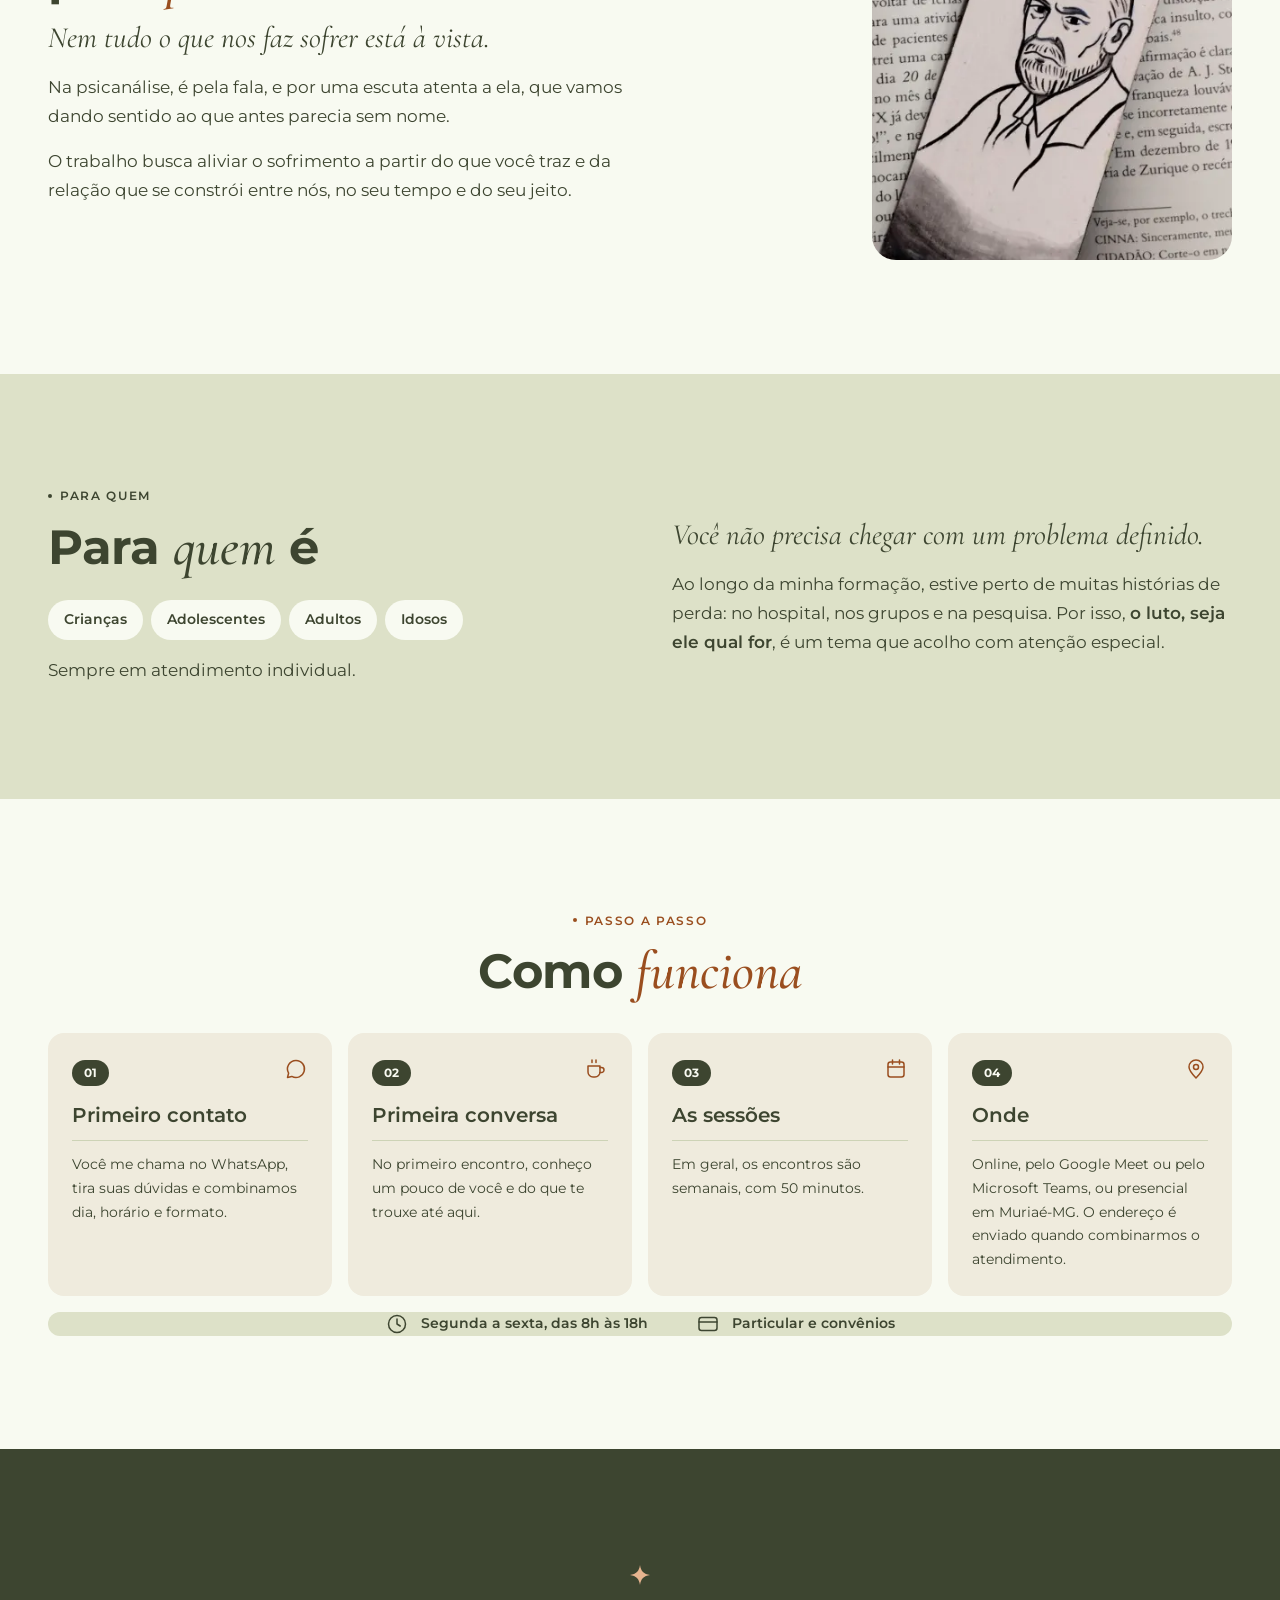
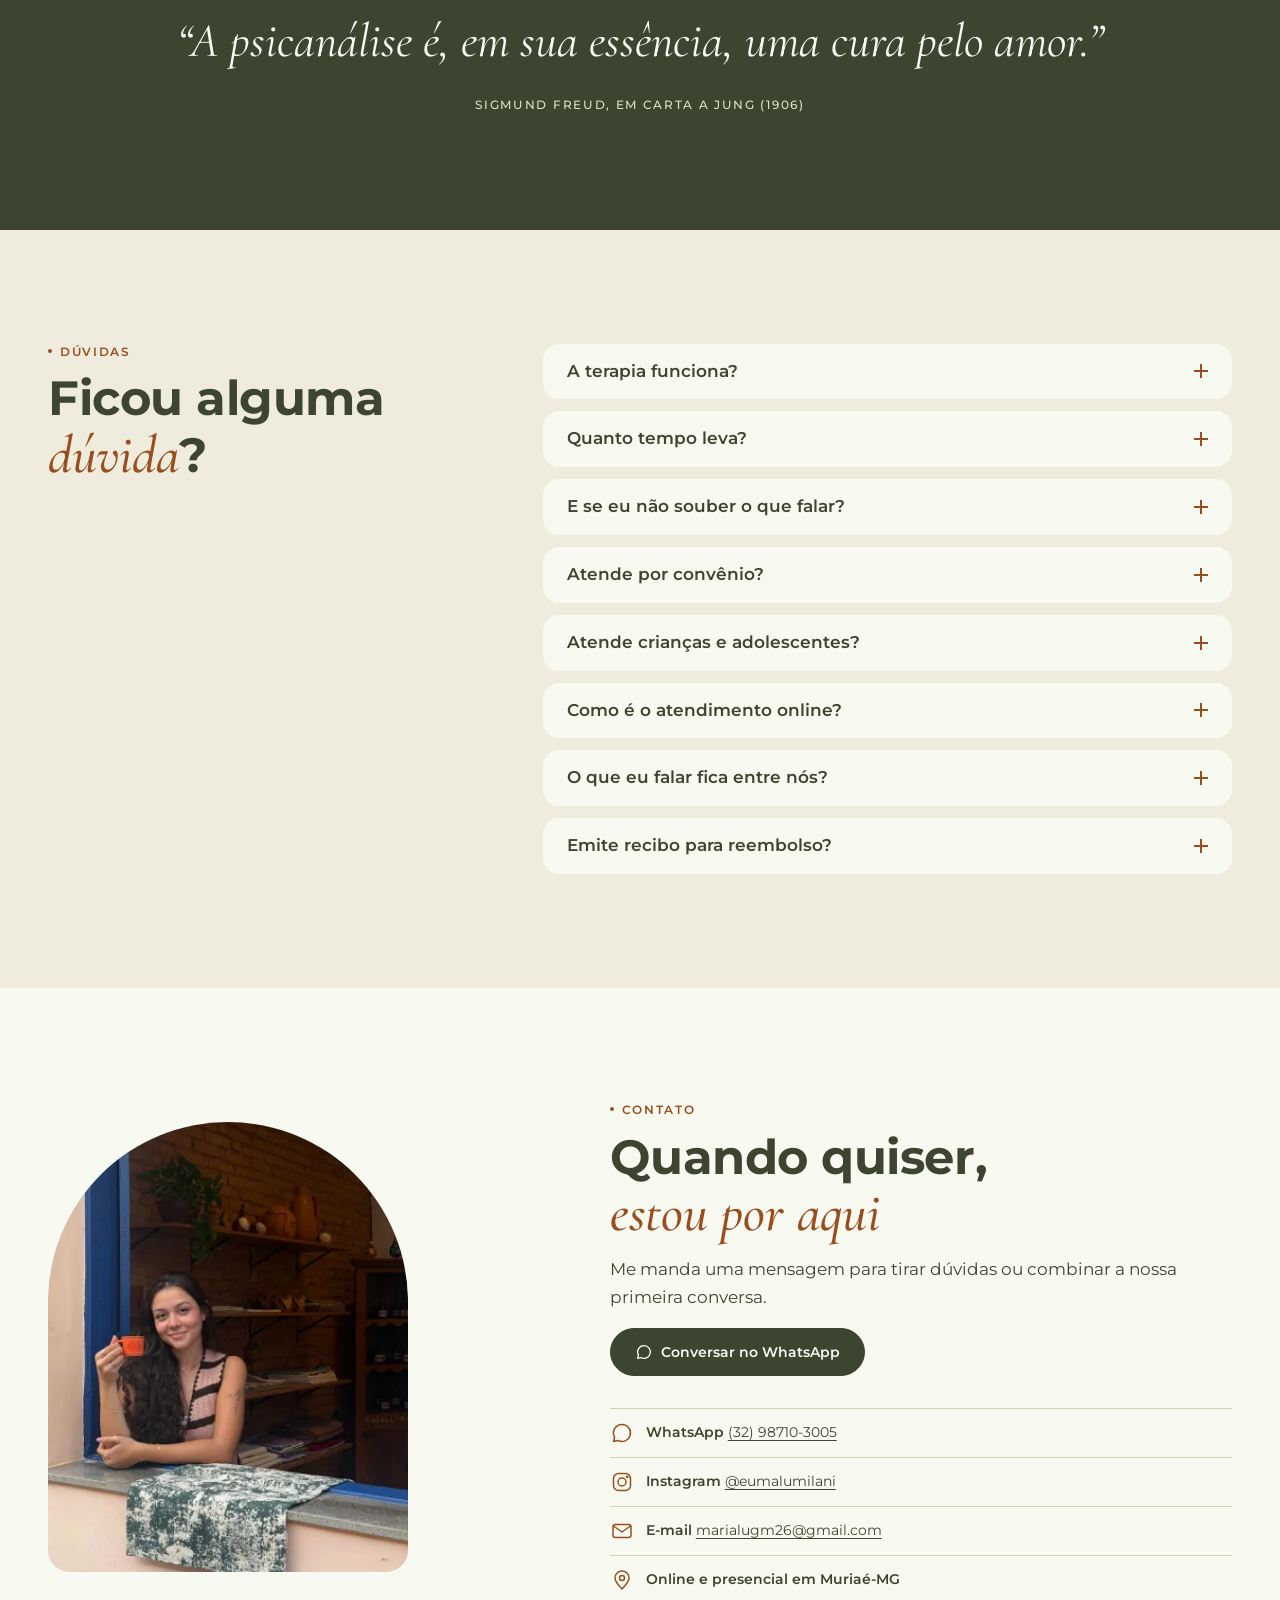
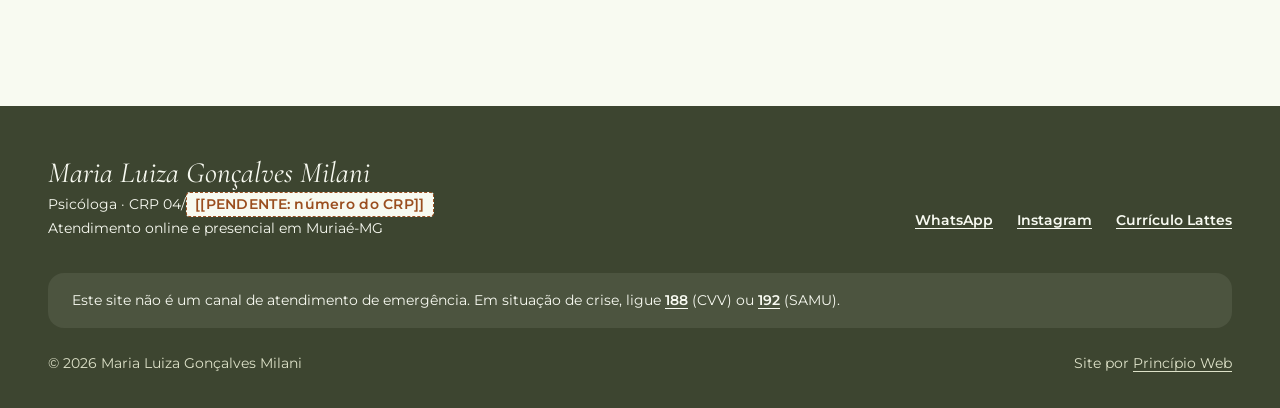
==== commit 1a852f5b: "Corrige pergunta sobre sigilo que sumiu das dúvidas Co-Authored-By: Claude Opus 5.5 <noreply@anthrop" ====
--- a/index.html
+++ b/index.html
@@ -465,7 +465,9 @@
             <p>É por videochamada, pelo Google Meet ou pelo Microsoft Teams, com a mesma duração e o mesmo sigilo do presencial. Vale escolher um cantinho onde você se sinta à vontade para falar.</p>
           </details>
           <details class="duvida">
-            $1
+            <summary>O que eu falar fica entre nós?</summary>
+            <p>Sim. O sigilo profissional é um dever ético da psicóloga e protege o que é dito em sessão, salvo as exceções previstas no Código de Ética.</p>
+          </details>
           <details class="duvida">
             <summary>Emite recibo para reembolso?</summary>
             <p>Sim. Emito recibo, que você pode usar para pedir reembolso ao seu plano de saúde, de acordo com as regras do seu contrato.</p>
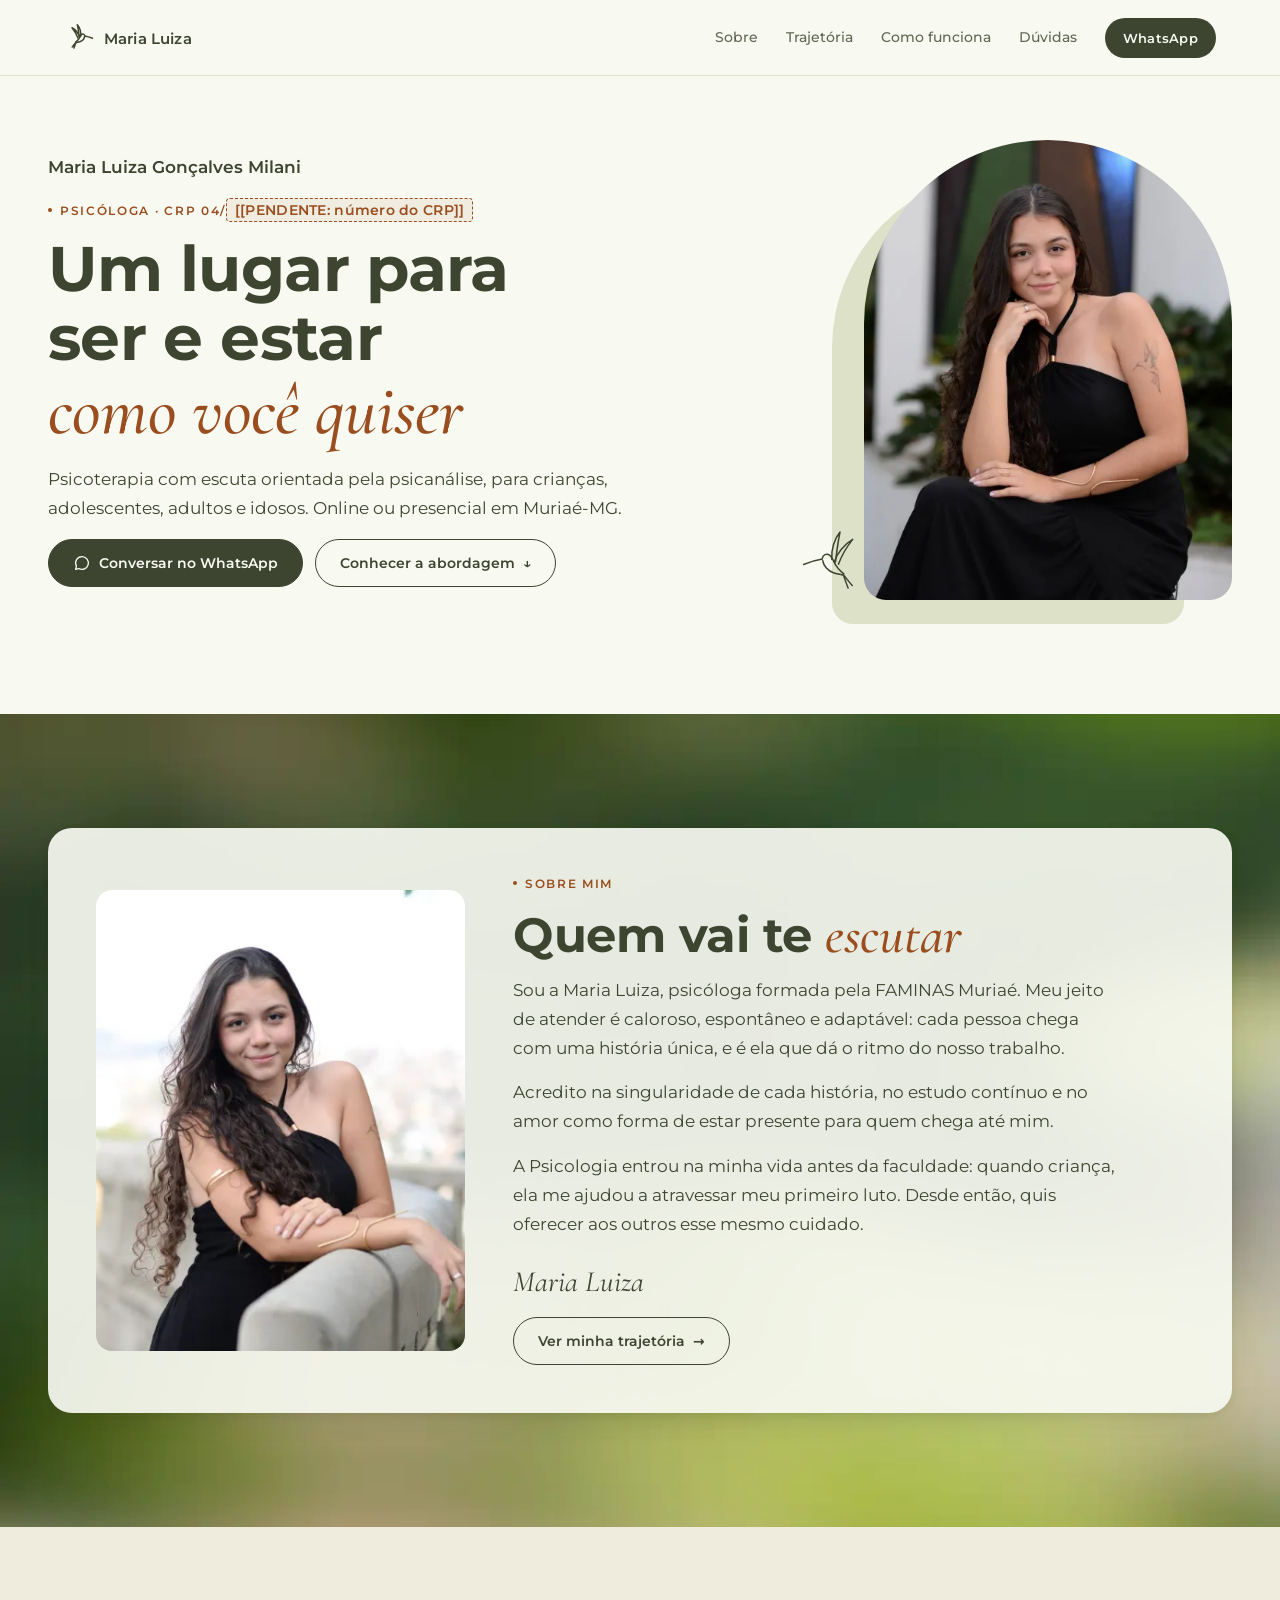
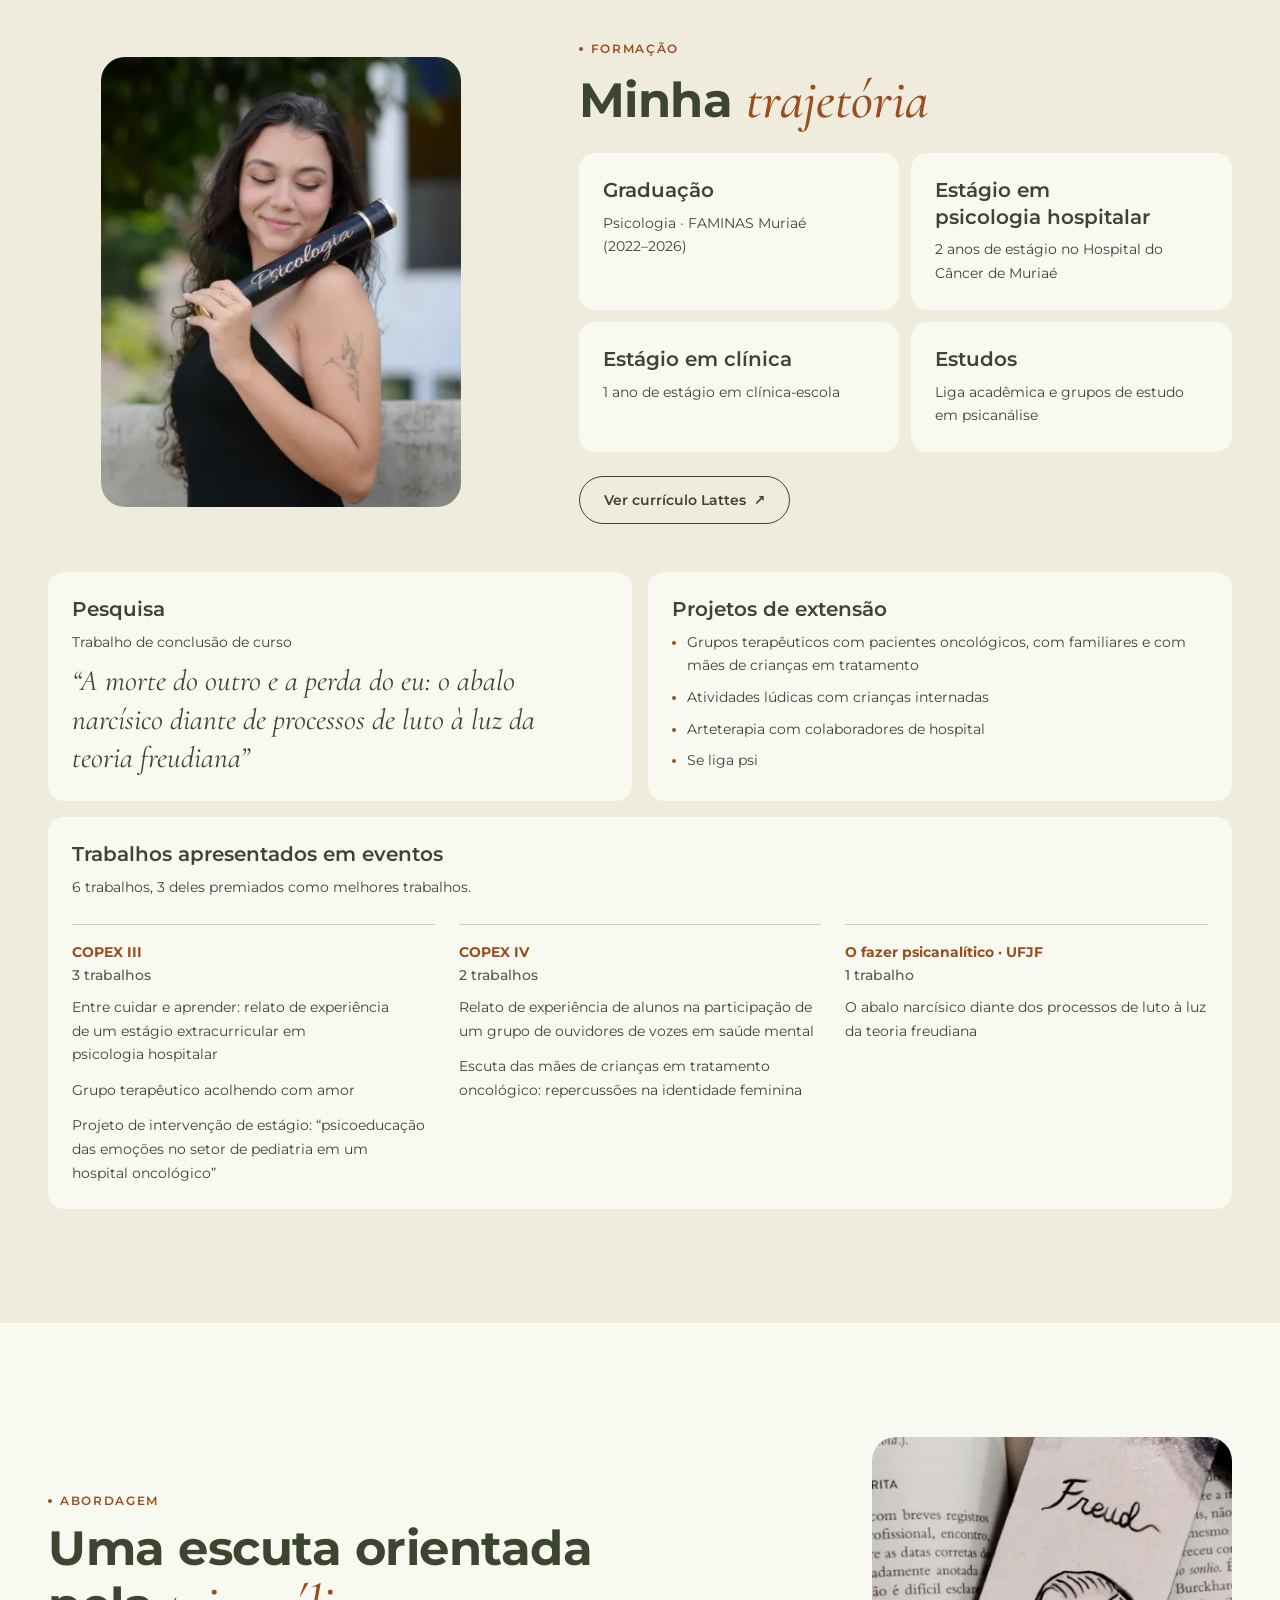
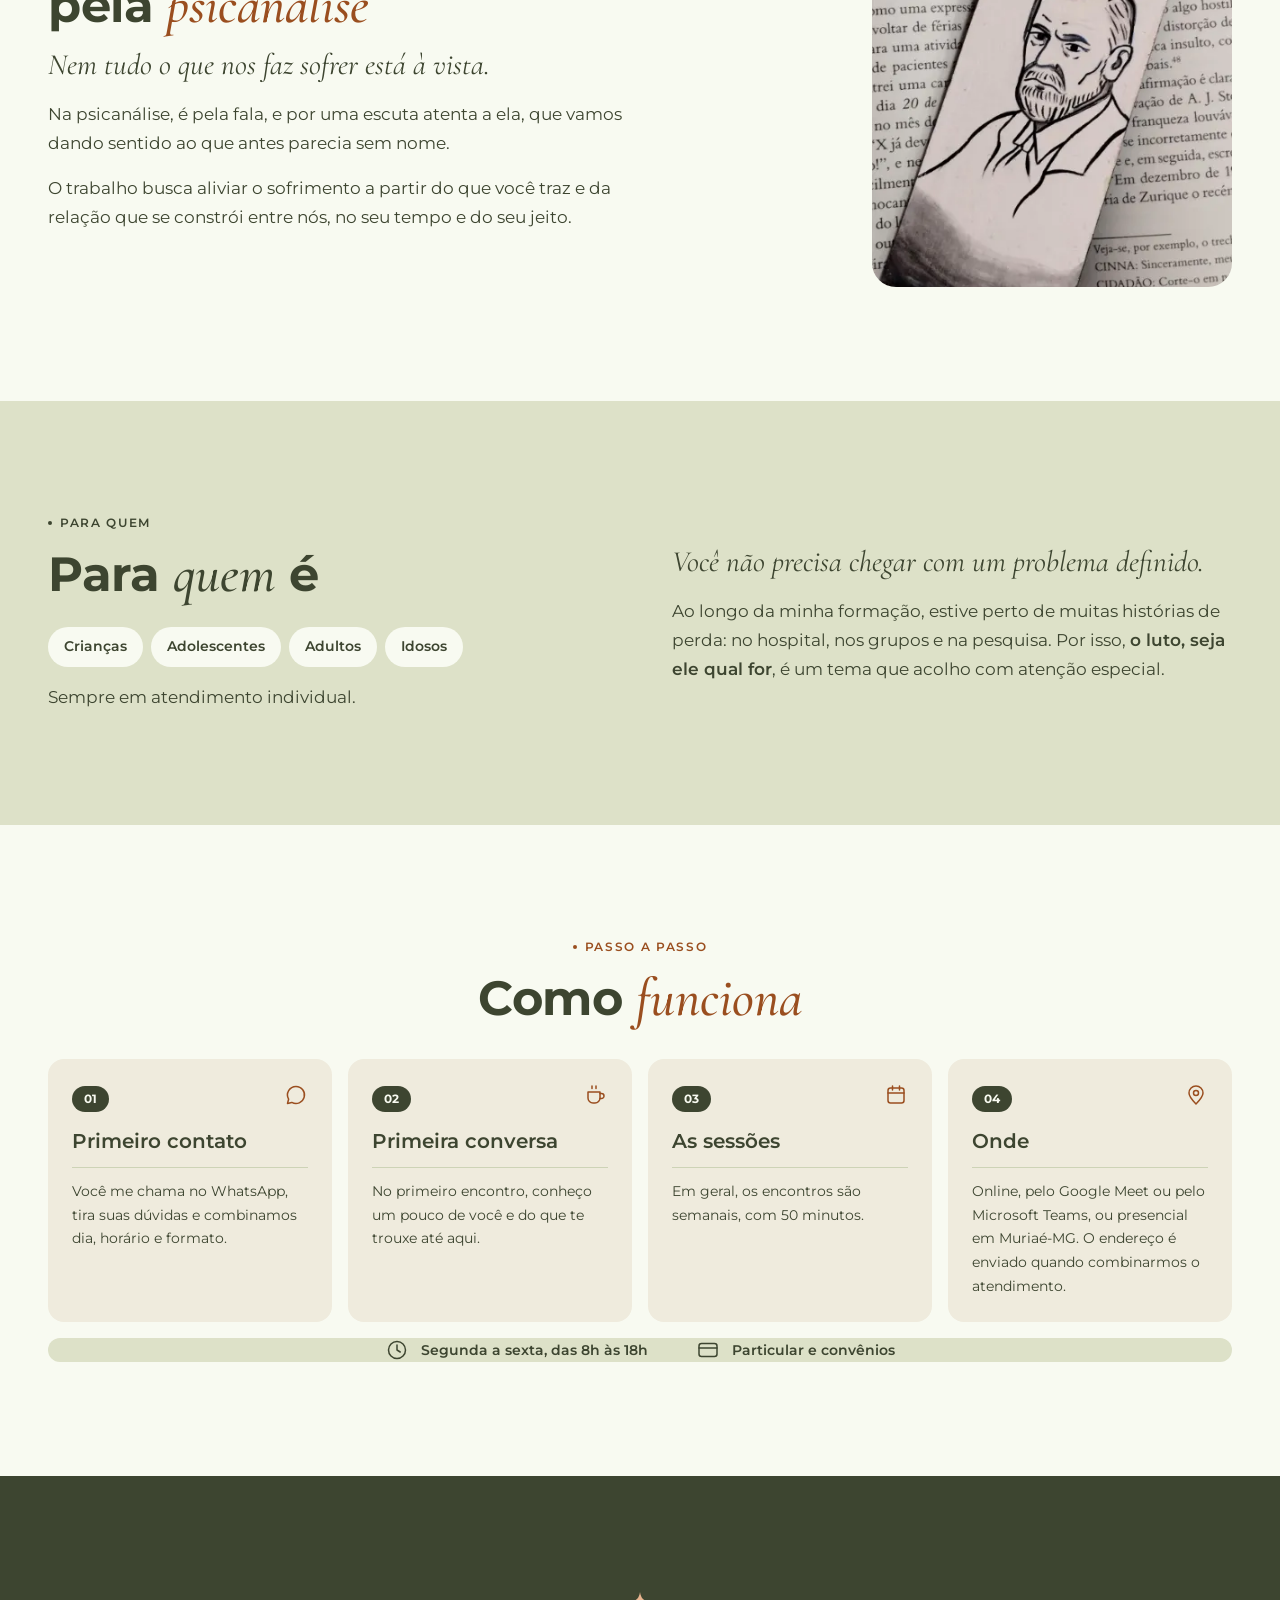
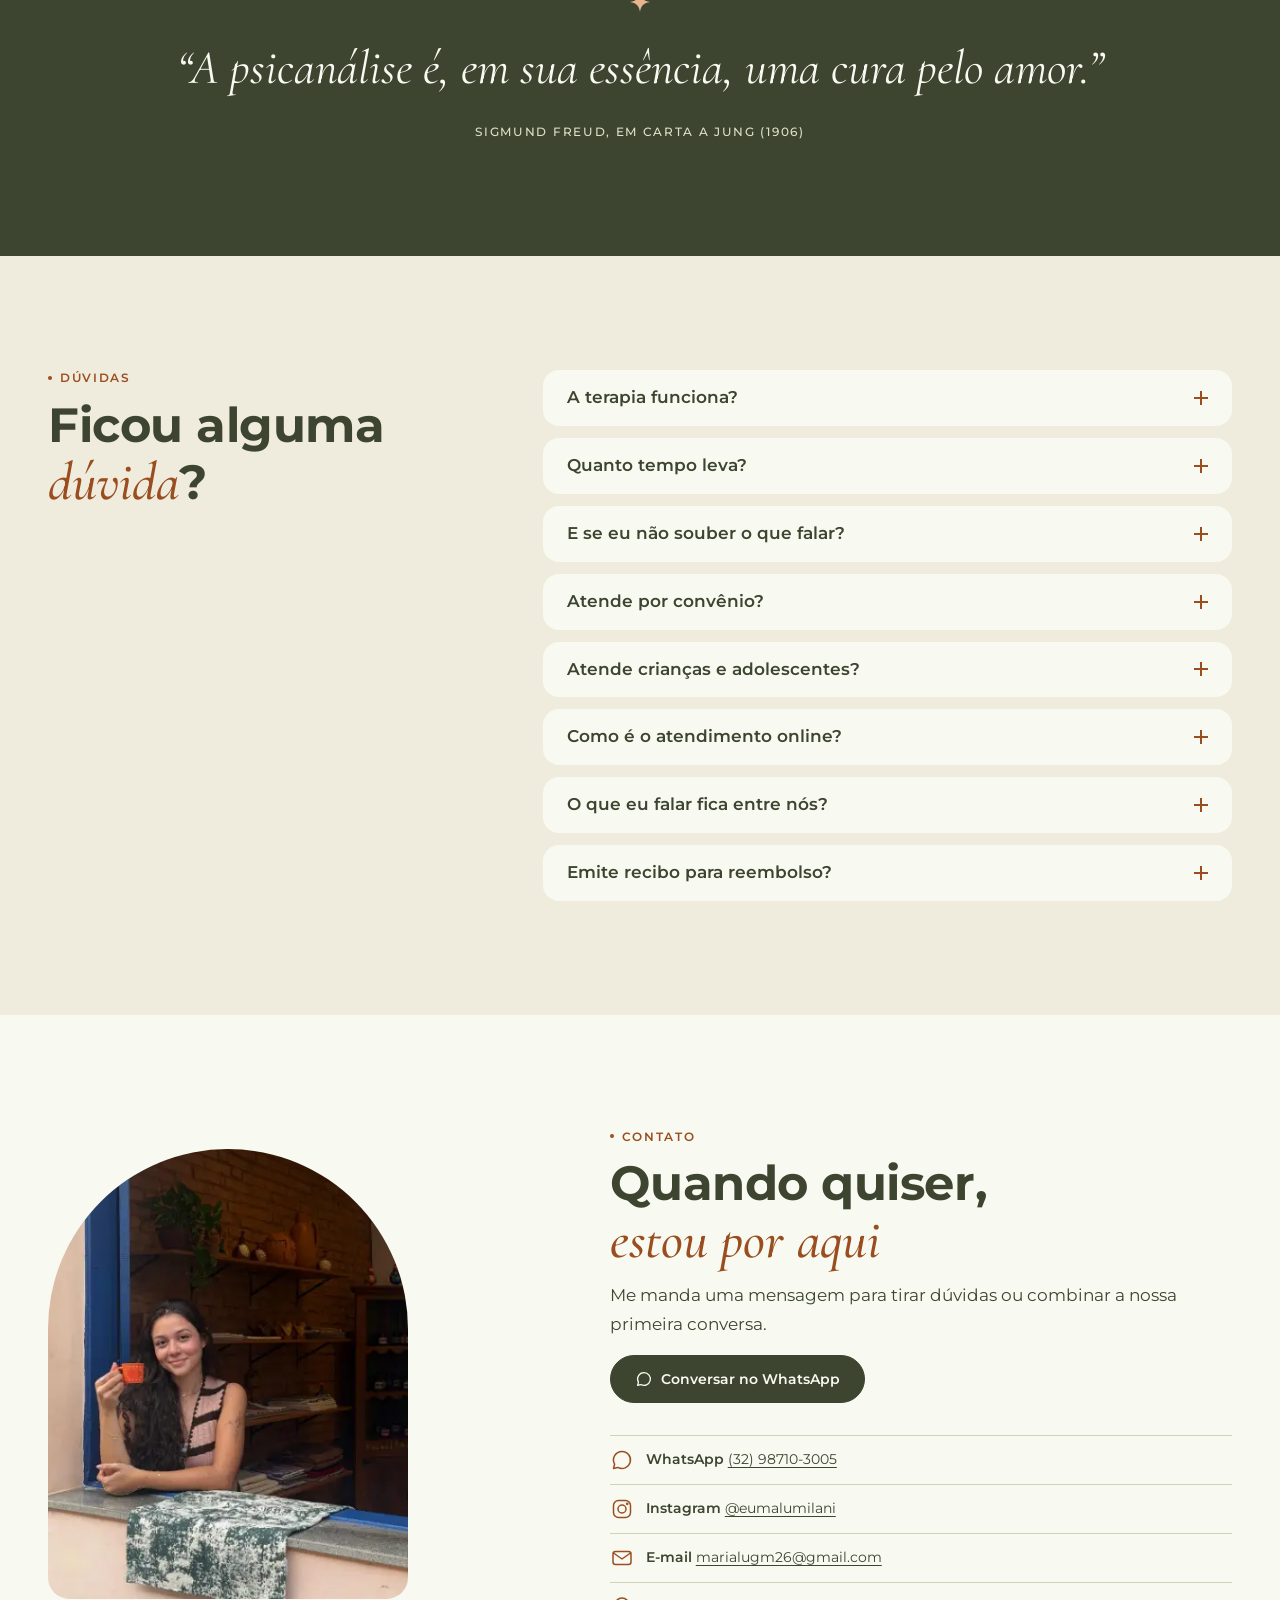
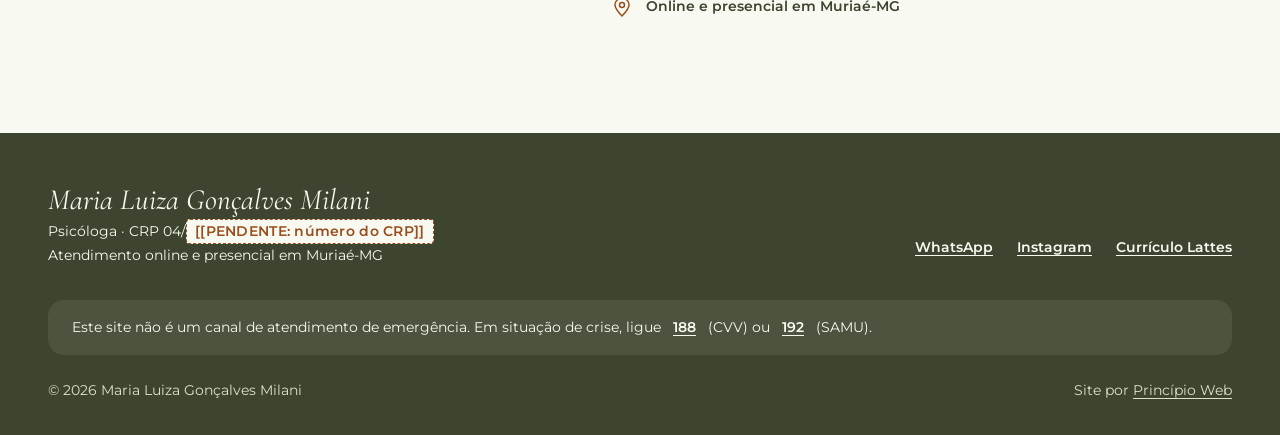
==== commit ee8dbea4: "Polimento de acessibilidade, performance e conteúdo Co-Authored-By: Claude Opus 5.5 <noreply@anthrop" ====
--- a/index.html
+++ b/index.html
@@ -123,6 +123,7 @@
   <!-- [[PENDENTE: remover o noindex na Fase 8, quando o domínio final e o conteúdo estiverem prontos]] -->
   <meta name="robots" content="noindex, nofollow">
   <link rel="preload" href="assets/fonts/montserrat-latin-wght-normal.woff2" as="font" type="font/woff2" crossorigin>
+  <link rel="preload" href="assets/fonts/cormorant-garamond-latin-wght-italic.woff2" as="font" type="font/woff2" crossorigin>
   <!-- Kit, trecho 8 — favicons na raiz -->
   <link rel="icon" href="/favicon-32.png" sizes="32x32" type="image/png">
   <link rel="icon" href="/favicon.svg" type="image/svg+xml">
@@ -283,11 +284,11 @@
                 <p>Psicologia · FAMINAS Muriaé (2022–2026)</p>
               </li>
               <li class="cartao">
-                <h3>Psicologia hospitalar</h3>
+                <h3>Estágio em psicologia hospitalar</h3>
                 <p>2 anos de estágio no Hospital do Câncer de Muriaé</p>
               </li>
               <li class="cartao">
-                <h3>Clínica</h3>
+                <h3>Estágio em clínica</h3>
                 <p>1 ano de estágio em clínica-escola</p>
               </li>
               <li class="cartao">
--- a/css/base.css
+++ b/css/base.css
@@ -248,6 +248,8 @@
   transform: translateY(-200%);
 }
 .pular-link:focus-visible { transform: none; }
+/* o <main> recebe foco pelo "pular" só para o leitor de tela continuar dali: sem moldura na página toda */
+main:focus { outline: none; }
 
 .visualmente-oculto {
   position: absolute !important;
--- a/css/secoes.css
+++ b/css/secoes.css
@@ -369,7 +369,12 @@
   border-radius: var(--raio-m);
   background: rgb(248 250 241 / 0.08);
 }
-.rodape__aviso a { font-weight: var(--peso-forte); }
+.rodape__aviso a {
+  display: inline-block;
+  padding: var(--esp-1) var(--esp-2); /* alvo de toque ≥ 24 px sem mudar a linha */
+  margin-block: calc(-1 * var(--esp-1));
+  font-weight: var(--peso-forte);
+}
 .rodape__fim {
   display: flex;
   flex-wrap: wrap;
